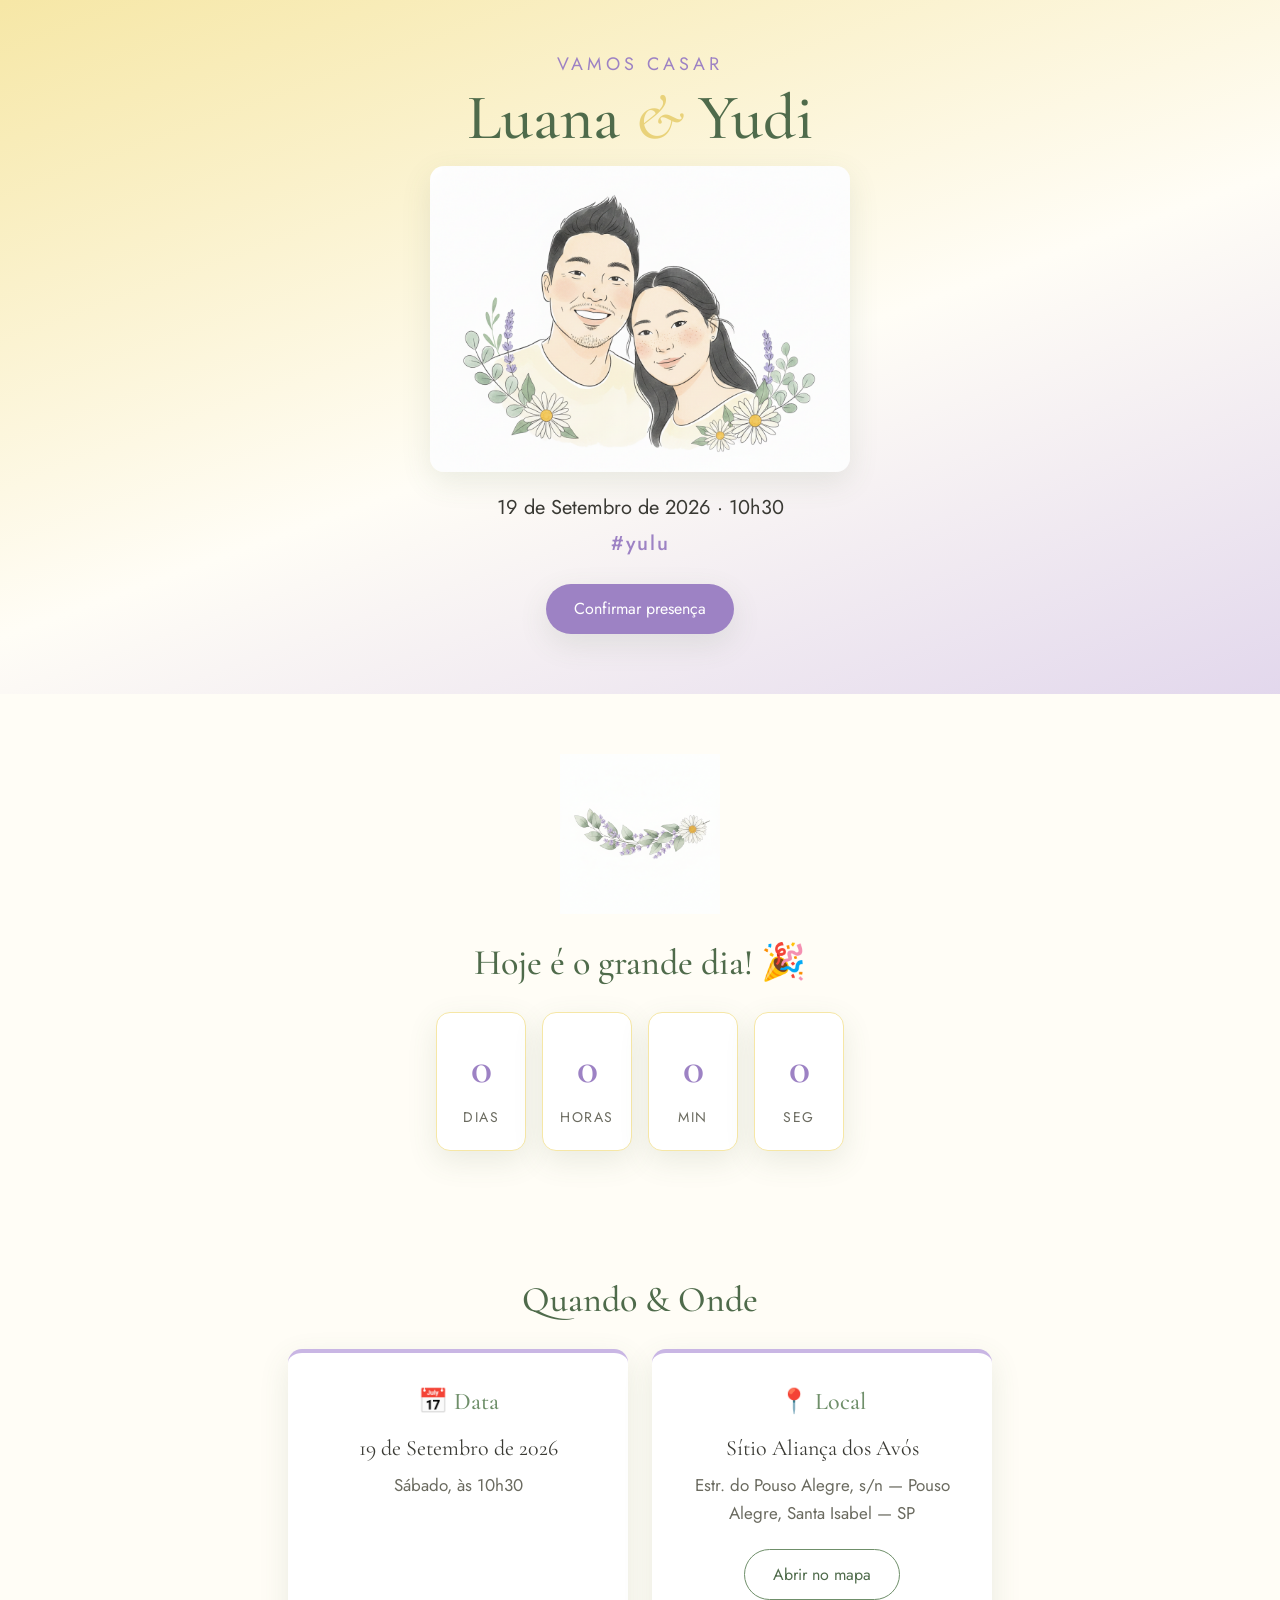
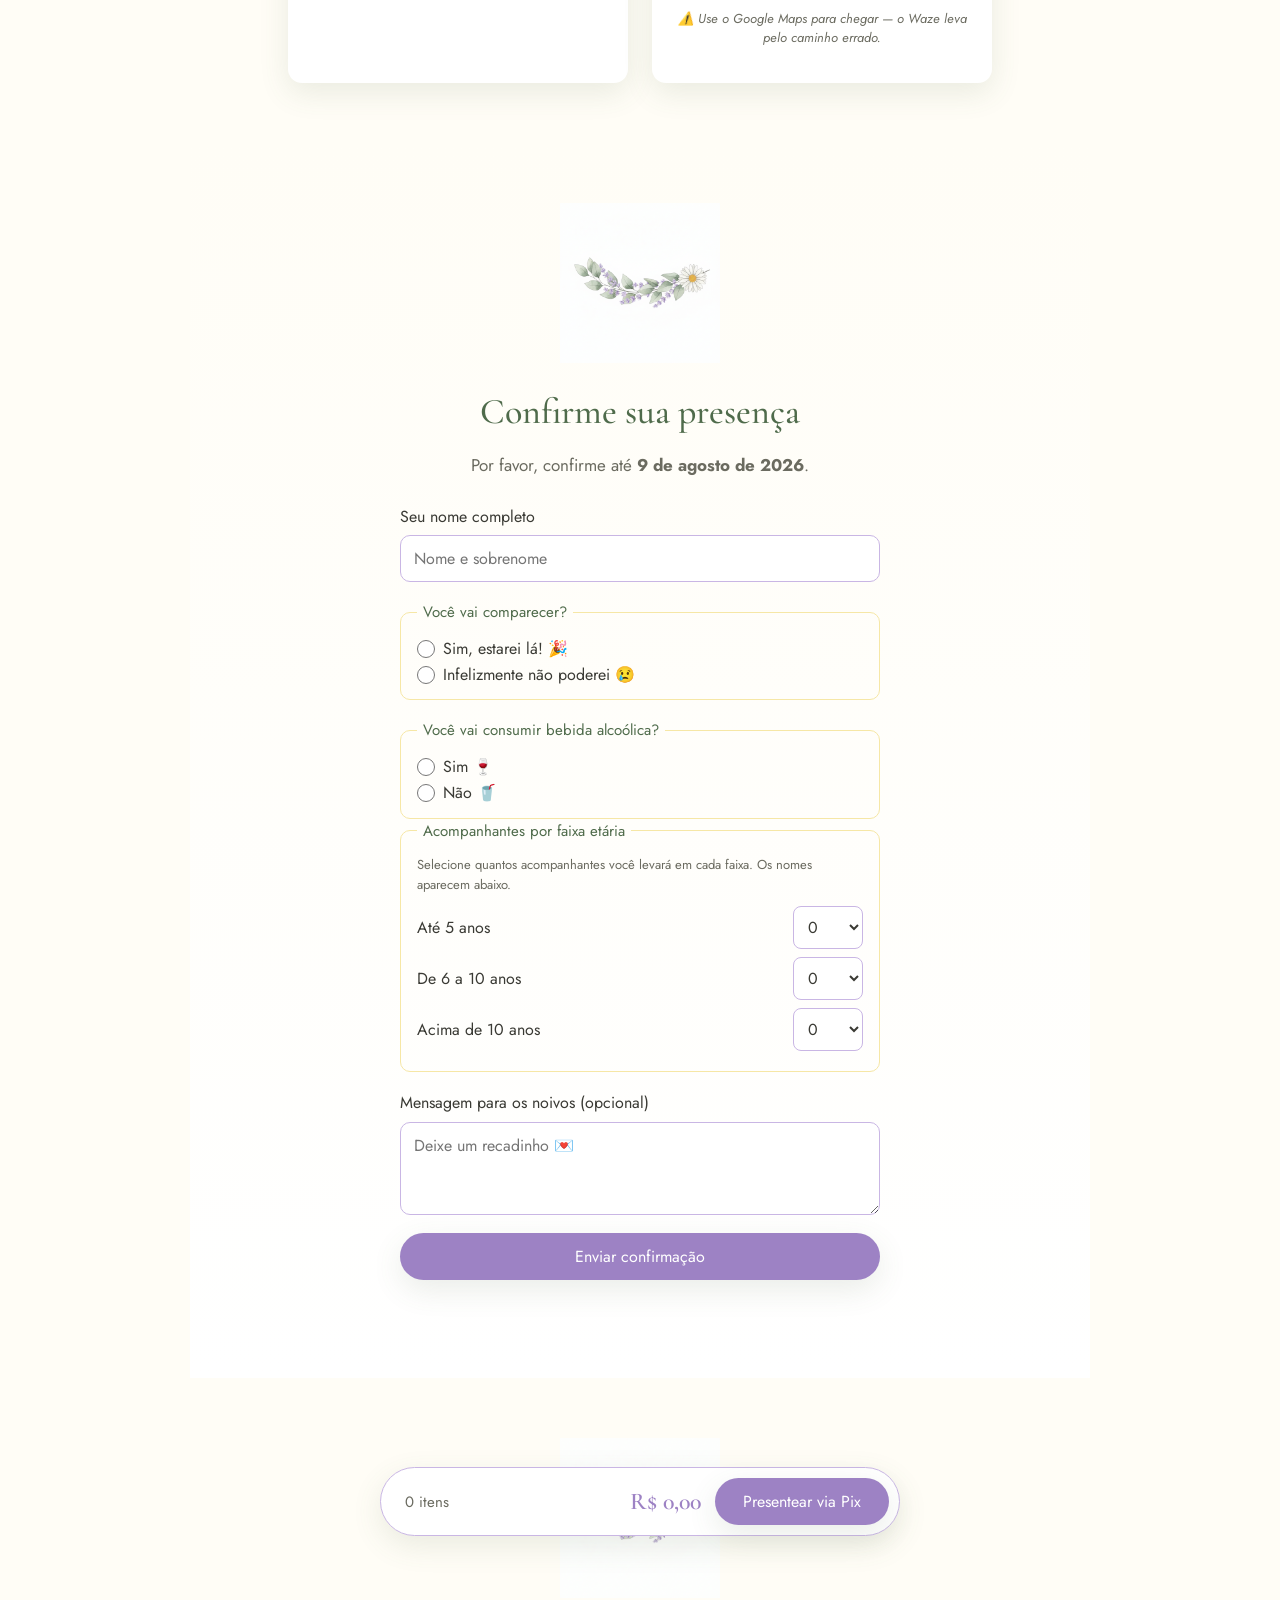
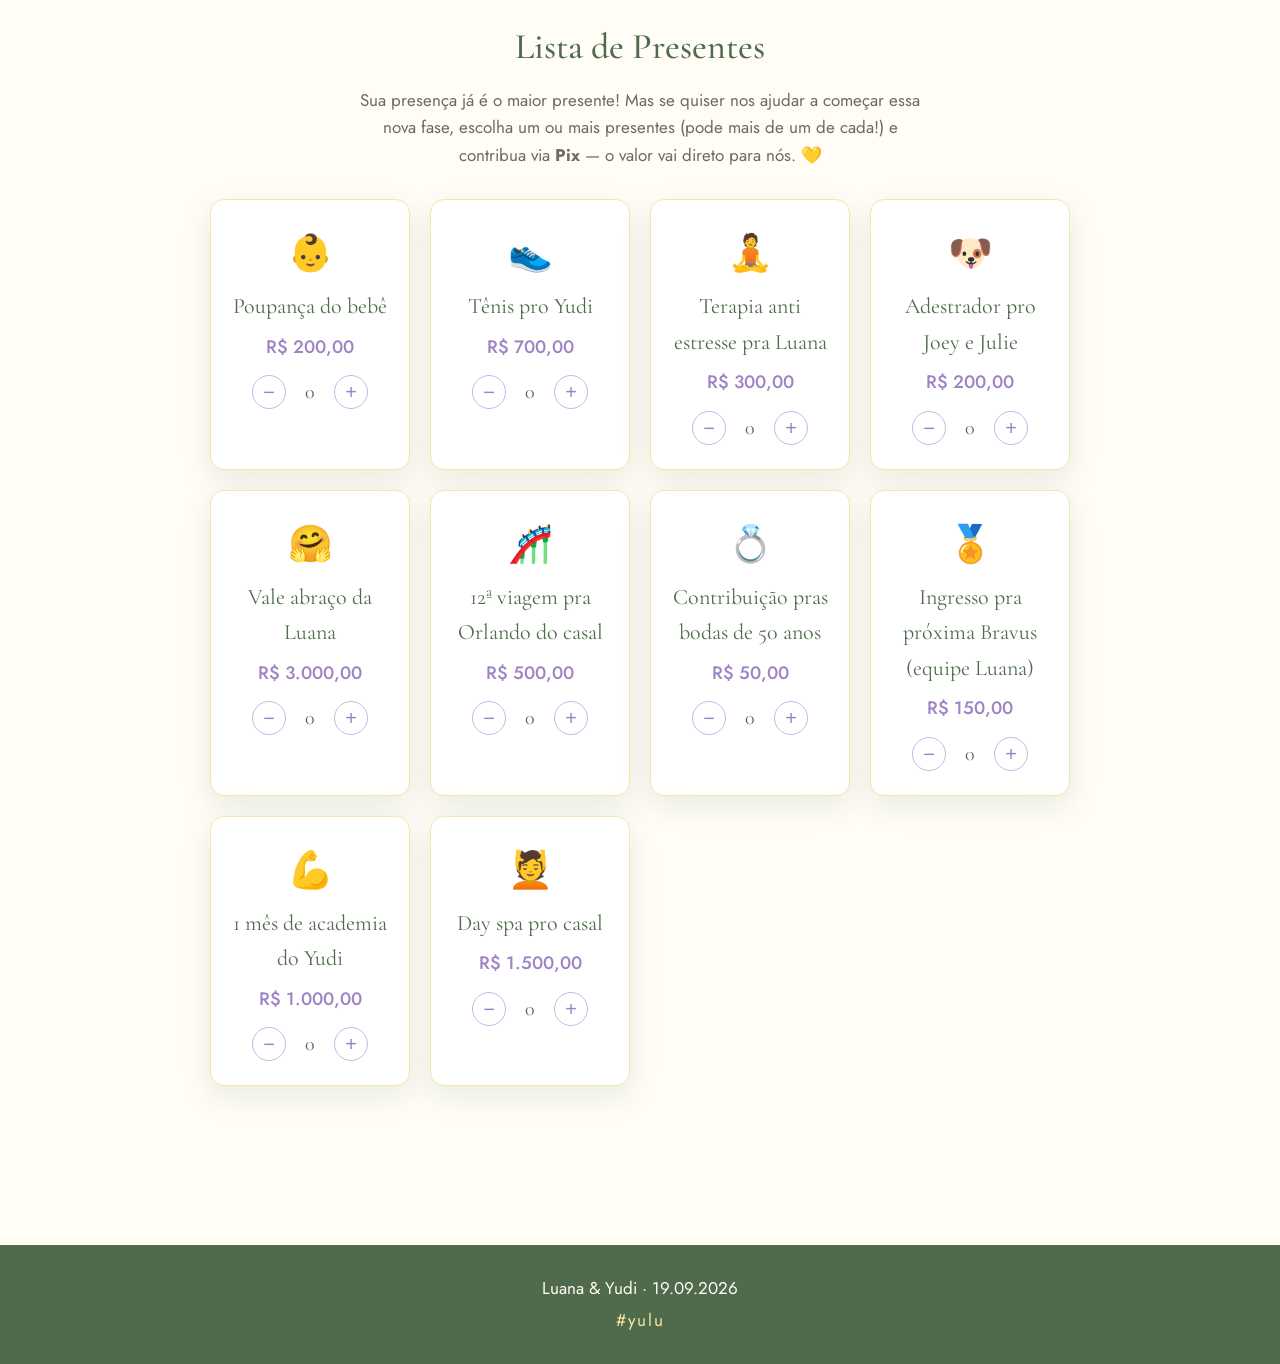
==== docs/index.html @ 72724a6e "Pages: publish/ -> docs/ + CNAME luanaeyudi.com.br" ====
<!DOCTYPE html>
<html lang="pt-BR">
<head>
  <meta charset="UTF-8" />
  <meta name="viewport" content="width=device-width, initial-scale=1.0" />
  <title>Luana & Yudi — Casamento</title>
  <meta name="description" content="Casamento de Luana & Yudi — 19 de Setembro de 2026. Confirme sua presença e veja a lista de presentes." />
  <link rel="preconnect" href="https://fonts.googleapis.com" />
  <link rel="preconnect" href="https://fonts.gstatic.com" crossorigin />
  <link href="https://fonts.googleapis.com/css2?family=Cormorant+Garamond:ital,wght@0,400;0,500;0,600;1,400&family=Jost:wght@300;400;500&display=swap" rel="stylesheet" />
  <link rel="stylesheet" href="style.css?v=9" />
  <link rel="icon" href="assets/favicon.png" />
</head>
<body>

  <!-- ============ HERO ============ -->
  <header class="hero" id="topo">
    <div class="hero-inner">
      <p class="hero-pre">Vamos casar</p>
      <h1 class="hero-names">Luana <span>&amp;</span> Yudi</h1>
      <img class="hero-img" src="assets/hero.png" alt="Ilustração de Luana e Yudi" />
      <p class="hero-date">19 de Setembro de 2026 · 10h30</p>
      <p class="hero-tag">#yulu</p>
      <a href="#confirmar" class="btn btn-primary">Confirmar presença</a>
    </div>
  </header>

  <!-- ============ CONTAGEM ============ -->
  <section class="countdown" id="contagem">
    <img class="divider" src="assets/divider.png" alt="" />
    <h2>Contagem regressiva</h2>
    <div class="cd-grid" id="cdGrid" aria-live="polite">
      <div class="cd-cell"><span class="cd-num" data-cd="dias">--</span><span class="cd-lbl">dias</span></div>
      <div class="cd-cell"><span class="cd-num" data-cd="horas">--</span><span class="cd-lbl">horas</span></div>
      <div class="cd-cell"><span class="cd-num" data-cd="min">--</span><span class="cd-lbl">min</span></div>
      <div class="cd-cell"><span class="cd-num" data-cd="seg">--</span><span class="cd-lbl">seg</span></div>
    </div>
  </section>

  <!-- ============ INFO / LOCAL ============ -->
  <section class="info" id="local">
    <h2>Quando &amp; Onde</h2>
    <div class="info-cards">
      <div class="info-card">
        <h3>📅 Data</h3>
        <p class="big">19 de Setembro de 2026</p>
        <p>Sábado, às 10h30</p>
      </div>
      <div class="info-card">
        <h3>📍 Local</h3>
        <p class="big">Sítio Aliança dos Avós</p>
        <p id="endereco">Santa Isabel — SP</p>
        <a id="mapsLink" class="btn btn-outline" href="#" target="_blank" rel="noopener">Abrir no mapa</a>
        <p class="maps-aviso">⚠️ Use o Google Maps para chegar — o Waze leva pelo caminho errado.</p>
      </div>
    </div>
  </section>

  <!-- ============ RSVP ============ -->
  <section class="rsvp" id="confirmar">
    <img class="divider" src="assets/divider.png" alt="" />
    <h2>Confirme sua presença</h2>
    <p class="rsvp-sub">Por favor, confirme até <strong>9 de agosto de 2026</strong>.</p>
    <form id="rsvpForm" class="rsvp-form">
      <label>Seu nome completo
        <input type="text" name="nome" required placeholder="Nome e sobrenome" />
      </label>

      <fieldset>
        <legend>Você vai comparecer?</legend>
        <label class="radio"><input type="radio" name="confirma" value="Sim" required /> Sim, estarei lá! 🎉</label>
        <label class="radio"><input type="radio" name="confirma" value="Não" /> Infelizmente não poderei 😢</label>
      </fieldset>

      <div id="condicional">
        <fieldset>
          <legend>Você vai consumir bebida alcoólica?</legend>
          <label class="radio"><input type="radio" name="bebe" value="Sim" /> Sim 🍷</label>
          <label class="radio"><input type="radio" name="bebe" value="Não" /> Não 🥤</label>
        </fieldset>

        <fieldset class="guests-counts">
          <legend>Acompanhantes por faixa etária</legend>
          <p class="field-hint">Selecione quantos acompanhantes você levará em cada faixa. Os nomes aparecem abaixo.</p>
          <label class="count-row">Até 5 anos
            <select name="qtd_ate5" data-faixa="ate5"></select>
          </label>
          <label class="count-row">De 6 a 10 anos
            <select name="qtd_ate10" data-faixa="ate10"></select>
          </label>
          <label class="count-row">Acima de 10 anos
            <select name="qtd_acima10" data-faixa="acima10"></select>
          </label>
        </fieldset>

        <div id="guestsFields"></div>
      </div>

      <label>Mensagem para os noivos (opcional)
        <textarea name="mensagem" rows="3" placeholder="Deixe um recadinho 💌"></textarea>
      </label>

      <button type="submit" class="btn btn-primary" id="rsvpBtn">Enviar confirmação</button>
      <p id="rsvpMsg" class="rsvp-feedback" role="status"></p>
    </form>
  </section>

  <!-- ============ PRESENTES ============ -->
  <section class="gifts" id="presentes">
    <img class="divider" src="assets/divider.png" alt="" />
    <h2>Lista de Presentes</h2>
    <p class="gifts-sub">
      Sua presença já é o maior presente! Mas se quiser nos ajudar a começar essa nova fase,
      escolha um ou mais presentes (pode mais de um de cada!) e contribua via <strong>Pix</strong> — o valor vai direto para nós. 💛
    </p>
    <div class="gift-grid" id="giftGrid"></div>
    <div class="cart-bar" id="cartBar" hidden>
      <span class="cart-summary" id="cartSummary">0 itens</span>
      <span class="cart-total" id="cartTotal">R$ 0,00</span>
      <button class="btn btn-primary" id="cartCheckout">Presentear via Pix</button>
    </div>
  </section>

  <!-- ============ MODAL PIX ============ -->
  <div class="modal" id="pixModal" aria-hidden="true">
    <div class="modal-box">
      <button class="modal-close" id="modalClose" aria-label="Fechar">&times;</button>
      <h3 id="pixTitle">Seu presente</h3>
      <div class="pix-items" id="pixItems"></div>
      <p class="pix-amount" id="pixAmount"></p>
      <div class="qr-wrap"><div id="qrCanvas"></div></div>
      <p class="pix-help">Escaneie com o app do seu banco ou copie o código abaixo:</p>
      <div class="pix-copy">
        <input type="text" id="pixCode" readonly />
        <button class="btn btn-outline" id="copyBtn">Copiar</button>
      </div>
      <p class="pix-receiver">Recebedor: <strong>Vitor Yudi Hashimoto</strong></p>
    </div>
  </div>

  <footer class="footer">
    <p>Luana &amp; Yudi · 19.09.2026</p>
    <p class="footer-tag">#yulu</p>
  </footer>

  <script src="vendor/qrcode.min.js?v=9"></script>
  <script src="config.js?v=9"></script>
  <script type="module" src="app.js?v=9"></script>
</body>
</html>
---- docs/style.css ----
/* ===== Paleta: amarelo manteiga, lilás, branco, verde folhagem ===== */
:root {
  --butter: #f6e7a6;
  --butter-deep: #e9d27a;
  --lilac: #c9b6e4;
  --lilac-deep: #9d82c4;
  --green: #6f8f6a;
  --green-deep: #4f6b4b;
  --cream: #fffdf6;
  --ink: #3a3a34;
  --ink-soft: #6b6b60;
  --radius: 1.4rem;
  --shadow: 0 1rem 3rem rgba(79, 107, 75, 0.12);
}

* { box-sizing: border-box; margin: 0; padding: 0; }

html { scroll-behavior: smooth; font-size: 62.5%; } /* 1rem = 10px */

body {
  font-family: "Jost", sans-serif;
  color: var(--ink);
  background: var(--cream);
  font-size: 1.7rem;
  line-height: 1.6;
}

h1, h2, h3 { font-family: "Cormorant Garamond", serif; font-weight: 500; }

section { padding: 6rem 2rem; text-align: center; max-width: 90rem; margin: 0 auto; }
section h2 { font-size: 3.6rem; color: var(--green-deep); margin-bottom: 1.2rem; }

.divider { width: 16rem; max-width: 60%; margin: 0 auto 2rem; display: block; opacity: .9; }

/* ===== Botões ===== */
.btn {
  display: inline-block; cursor: pointer; border: none;
  font-family: "Jost", sans-serif; font-size: 1.6rem; font-weight: 400;
  padding: 1.2rem 2.8rem; border-radius: 5rem; text-decoration: none;
  transition: transform .15s ease, box-shadow .15s ease, background .2s ease;
}
.btn:hover { transform: translateY(-2px); }
.btn-primary { background: var(--lilac-deep); color: #fff; box-shadow: var(--shadow); }
.btn-primary:hover { background: var(--green); }
.btn-outline { background: transparent; color: var(--green-deep); border: 1.5px solid var(--green); }
.btn-outline:hover { background: var(--green); color: #fff; }

/* ===== Hero ===== */
.hero {
  background: linear-gradient(160deg, var(--butter) 0%, var(--cream) 55%, var(--lilac) 140%);
  padding: 5rem 2rem 6rem; text-align: center;
}
.hero-inner { max-width: 60rem; margin: 0 auto; }
.hero-pre { font-size: 1.8rem; letter-spacing: .4rem; text-transform: uppercase; color: var(--lilac-deep); }
.hero-names { font-size: 6.4rem; color: var(--green-deep); line-height: 1.05; margin: .5rem 0 1.5rem; }
.hero-names span { color: var(--butter-deep); font-style: italic; }
.hero-img { width: 100%; max-width: 42rem; border-radius: var(--radius); margin: 1rem auto 2rem; box-shadow: var(--shadow); display: block; }
.hero-date { font-size: 2rem; color: var(--ink); }
.hero-tag { font-size: 2rem; color: var(--lilac-deep); letter-spacing: .2rem; margin: .4rem 0 2.4rem; font-weight: 500; }

/* ===== Countdown ===== */
.countdown { background: var(--cream); }
.cd-grid { display: flex; justify-content: center; gap: 1.6rem; flex-wrap: wrap; margin-top: 2rem; }
.cd-cell {
  background: #fff; border-radius: var(--radius); padding: 2rem 1.6rem; min-width: 9rem;
  box-shadow: var(--shadow); border: 1px solid var(--butter);
}
.cd-num { display: block; font-family: "Cormorant Garamond", serif; font-size: 4.4rem; font-weight: 600; color: var(--lilac-deep); }
.cd-lbl { font-size: 1.4rem; text-transform: uppercase; letter-spacing: .15rem; color: var(--ink-soft); }

/* ===== Info ===== */
.info-cards { display: flex; gap: 2.4rem; justify-content: center; flex-wrap: wrap; margin-top: 2rem; }
.info-card {
  background: #fff; border-radius: var(--radius); padding: 3rem 2.4rem; flex: 1 1 28rem; max-width: 34rem;
  box-shadow: var(--shadow); border-top: 4px solid var(--lilac);
}
.info-card h3 { font-size: 2.4rem; color: var(--green); margin-bottom: 1rem; }
.info-card .big { font-size: 2.2rem; color: var(--ink); font-family: "Cormorant Garamond", serif; }
.info-card p { color: var(--ink-soft); margin-bottom: .6rem; }
.info-card .btn { margin-top: 1.6rem; }
.maps-aviso { font-size: 1.3rem; color: var(--ink-soft); margin-top: 1rem; font-style: italic; line-height: 1.4; }

/* ===== RSVP ===== */
.rsvp { background: linear-gradient(180deg, var(--cream), #fff); }
.rsvp-sub { color: var(--ink-soft); margin-bottom: 2.4rem; }
.rsvp-form { max-width: 48rem; margin: 0 auto; text-align: left; display: flex; flex-direction: column; gap: 1.8rem; }
.rsvp-form label { display: flex; flex-direction: column; gap: .6rem; font-size: 1.6rem; color: var(--ink); }
.rsvp-form input[type=text], .rsvp-form input[type=number], .rsvp-form textarea {
  font-family: inherit; font-size: 1.6rem; padding: 1.1rem 1.3rem; border: 1.5px solid var(--lilac);
  border-radius: 1rem; background: #fff; color: var(--ink); width: 100%;
}
.rsvp-form input:focus, .rsvp-form textarea:focus { outline: none; border-color: var(--green); }
.rsvp-form fieldset { border: 1.5px solid var(--butter); border-radius: 1rem; padding: 1.2rem 1.6rem; }
.rsvp-form legend { padding: 0 .6rem; color: var(--green-deep); font-size: 1.5rem; }
.radio { flex-direction: row !important; align-items: center; gap: .8rem !important; cursor: pointer; }
.radio input { accent-color: var(--lilac-deep); width: 1.8rem; height: 1.8rem; }
.field-hint { font-size: 1.3rem; color: var(--ink-soft); margin-bottom: 1rem; }
.count-row { flex-direction: row !important; align-items: center; justify-content: space-between; gap: 1rem !important; margin-bottom: .8rem; }
.count-row select { font-family: inherit; font-size: 1.6rem; padding: .8rem 1rem; border: 1.5px solid var(--lilac); border-radius: .8rem; background: #fff; color: var(--ink); min-width: 7rem; }
.count-row select:focus { outline: none; border-color: var(--green); }
.guest-block { background: #fff; border: 1px solid var(--butter); border-radius: 1rem; padding: 1.4rem 1.6rem; margin-bottom: 1rem; }
.guest-title { font-size: 1.4rem; color: var(--green-deep); margin-bottom: .8rem; font-weight: 500; }
.guest-bebe { display: flex; align-items: center; flex-wrap: wrap; gap: 1.2rem; margin-top: 1rem; font-size: 1.5rem; }
.guest-bebe > span { color: var(--ink-soft); }
.rsvp-feedback { text-align: center; font-size: 1.6rem; min-height: 2rem; }
.rsvp-feedback.ok { color: var(--green-deep); }
.rsvp-feedback.err { color: #b5564f; }

/* ===== Presentes ===== */
.gifts-sub { color: var(--ink-soft); max-width: 56rem; margin: 0 auto 3rem; }
.gift-grid { display: grid; grid-template-columns: repeat(auto-fill, minmax(20rem, 1fr)); gap: 2rem; }
.gift-card {
  background: #fff; border-radius: var(--radius); padding: 2.4rem 1.8rem; box-shadow: var(--shadow);
  border: 1px solid var(--butter); display: flex; flex-direction: column; align-items: center; gap: .8rem;
  transition: transform .15s ease;
}
.gift-card:hover { transform: translateY(-4px); }
.gift-emoji { font-size: 3.6rem; }
.gift-name { font-family: "Cormorant Garamond", serif; font-size: 2.2rem; color: var(--green-deep); }
.gift-value { font-size: 1.8rem; color: var(--lilac-deep); font-weight: 500; }
.gift-card .btn { margin-top: .6rem; }
.qty-ctrl { display: flex; align-items: center; gap: 1.2rem; margin-top: .6rem; }
.qty-btn { width: 3.4rem; height: 3.4rem; border-radius: 50%; border: 1.5px solid var(--lilac); background: #fff; color: var(--lilac-deep); font-size: 2rem; line-height: 1; cursor: pointer; transition: background .15s, color .15s; display: flex; align-items: center; justify-content: center; }
.qty-btn:hover { background: var(--lilac-deep); color: #fff; }
.qty-num { font-size: 2rem; min-width: 2.4rem; text-align: center; font-family: "Cormorant Garamond", serif; color: var(--green-deep); }

/* Barra do carrinho (sticky no rodapé) */
.cart-bar { position: sticky; bottom: 1.4rem; margin: 3rem auto 0; max-width: 52rem; background: #fff; border: 1px solid var(--lilac); border-radius: 5rem; box-shadow: var(--shadow); display: flex; align-items: center; gap: 1.4rem; padding: 1rem 1rem 1rem 2.4rem; }
.cart-summary { color: var(--ink-soft); font-size: 1.5rem; }
.cart-total { margin-left: auto; font-family: "Cormorant Garamond", serif; font-size: 2.4rem; color: var(--lilac-deep); font-weight: 600; }
.cart-bar .btn { white-space: nowrap; }

/* Itens no modal Pix */
.pix-items { text-align: left; margin: 1.2rem 0; display: flex; flex-direction: column; gap: .6rem; }
.pix-item { display: flex; justify-content: space-between; gap: 1rem; font-size: 1.5rem; color: var(--ink); border-bottom: 1px dashed var(--butter); padding-bottom: .4rem; }

/* ===== Modal Pix ===== */
.modal {
  position: fixed; inset: 0; background: rgba(58,58,52,.55); display: none;
  align-items: center; justify-content: center; padding: 2rem; z-index: 100;
}
.modal.open { display: flex; }
.modal-box {
  background: var(--cream); border-radius: var(--radius); padding: 3rem 2.4rem; max-width: 40rem; width: 100%;
  position: relative; text-align: center; box-shadow: var(--shadow);
}
.modal-close { position: absolute; top: 1rem; right: 1.4rem; background: none; border: none; font-size: 3rem; cursor: pointer; color: var(--ink-soft); line-height: 1; }
#pixTitle { font-size: 2.6rem; color: var(--green-deep); margin-bottom: .4rem; }
.pix-amount { font-size: 2rem; color: var(--lilac-deep); font-weight: 500; margin-bottom: 1.6rem; }
.qr-wrap { background: #fff; display: inline-block; padding: 1.2rem; border-radius: 1rem; box-shadow: var(--shadow); }
.qr-wrap canvas { display: block; }
.pix-help { font-size: 1.4rem; color: var(--ink-soft); margin: 1.6rem 0 .8rem; }
.pix-copy { display: flex; gap: .6rem; }
.pix-copy input { flex: 1; font-size: 1.3rem; padding: 1rem; border: 1.5px solid var(--lilac); border-radius: .8rem; background: #fff; color: var(--ink-soft); }
.pix-receiver { font-size: 1.4rem; color: var(--ink-soft); margin-top: 1.4rem; }

/* ===== Footer ===== */
.footer { background: var(--green-deep); color: var(--cream); text-align: center; padding: 3rem 2rem; }
.footer-tag { color: var(--butter); letter-spacing: .2rem; margin-top: .4rem; }

/* ===== Responsivo ===== */
@media (max-width: 600px) {
  .hero-names { font-size: 4.8rem; }
  section h2 { font-size: 2.8rem; }
  .cd-num { font-size: 3.4rem; }
  .cd-cell { min-width: 7rem; padding: 1.4rem 1rem; }
}
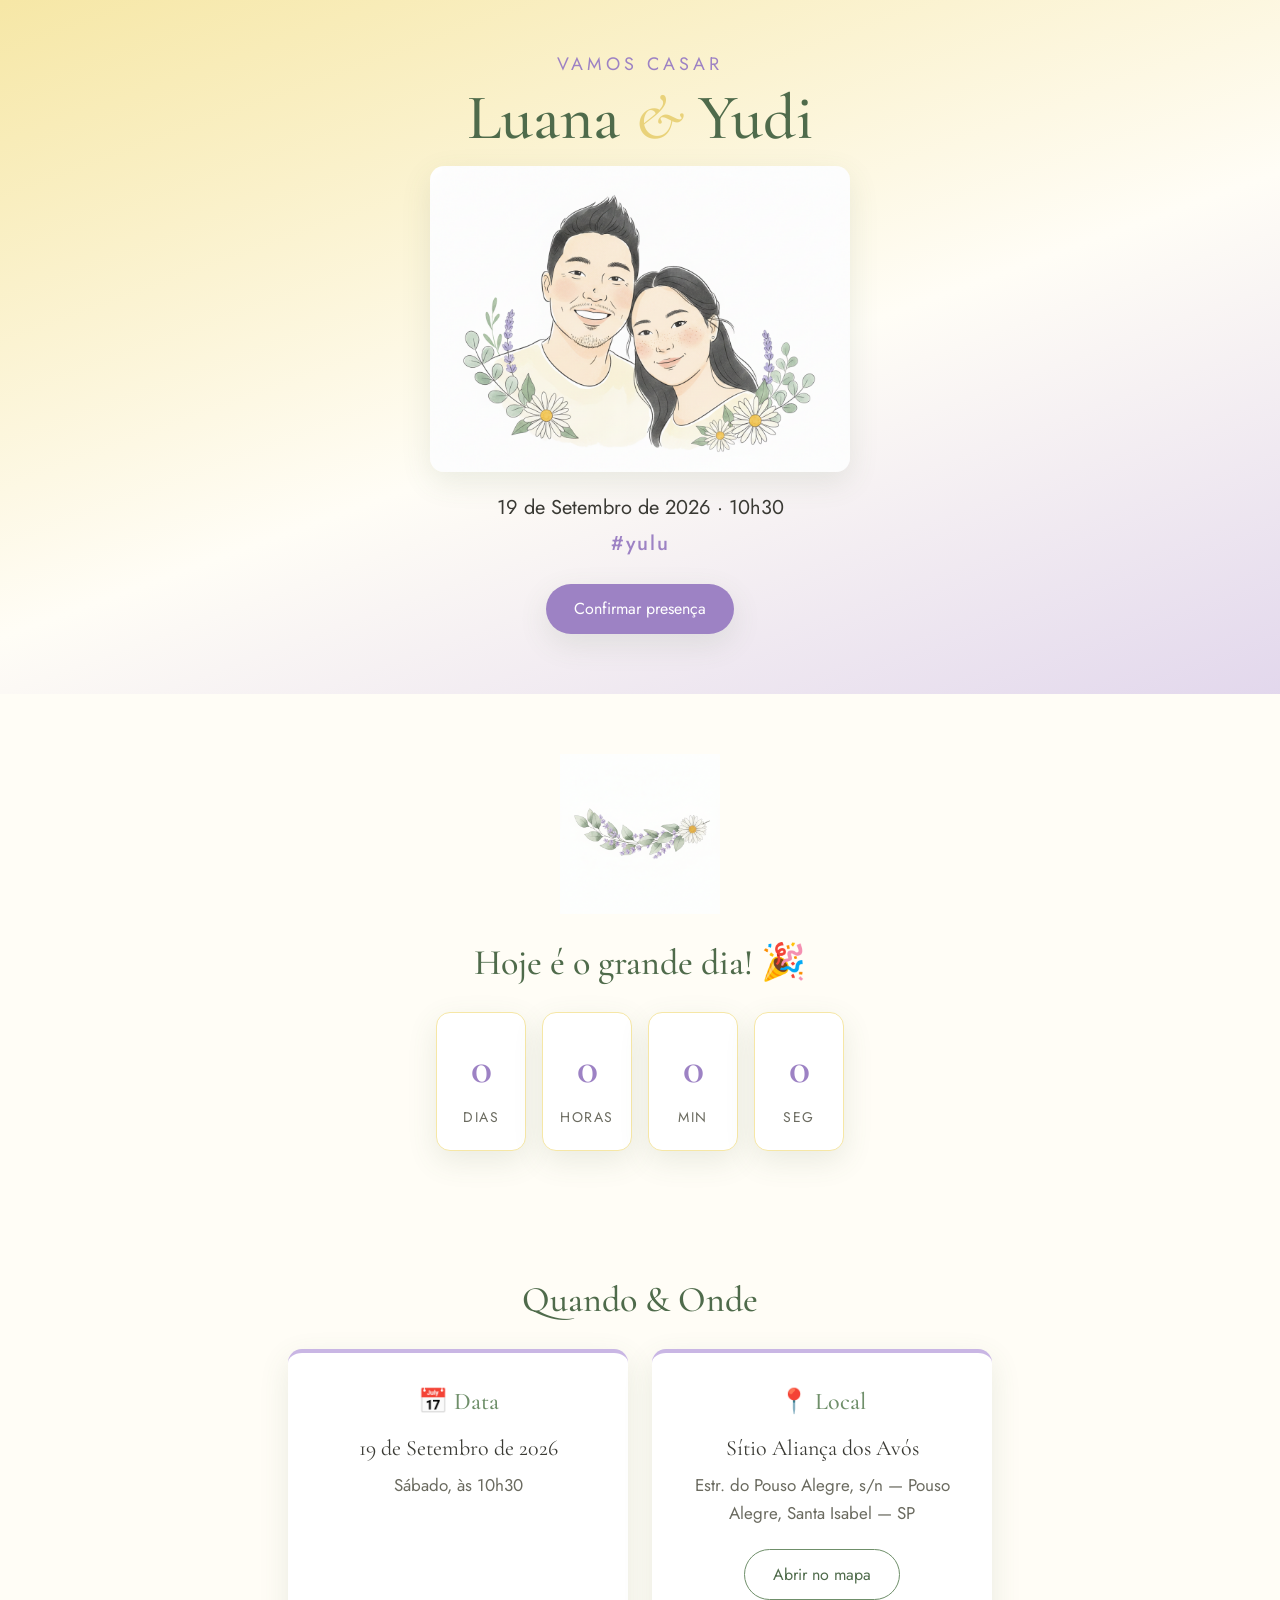
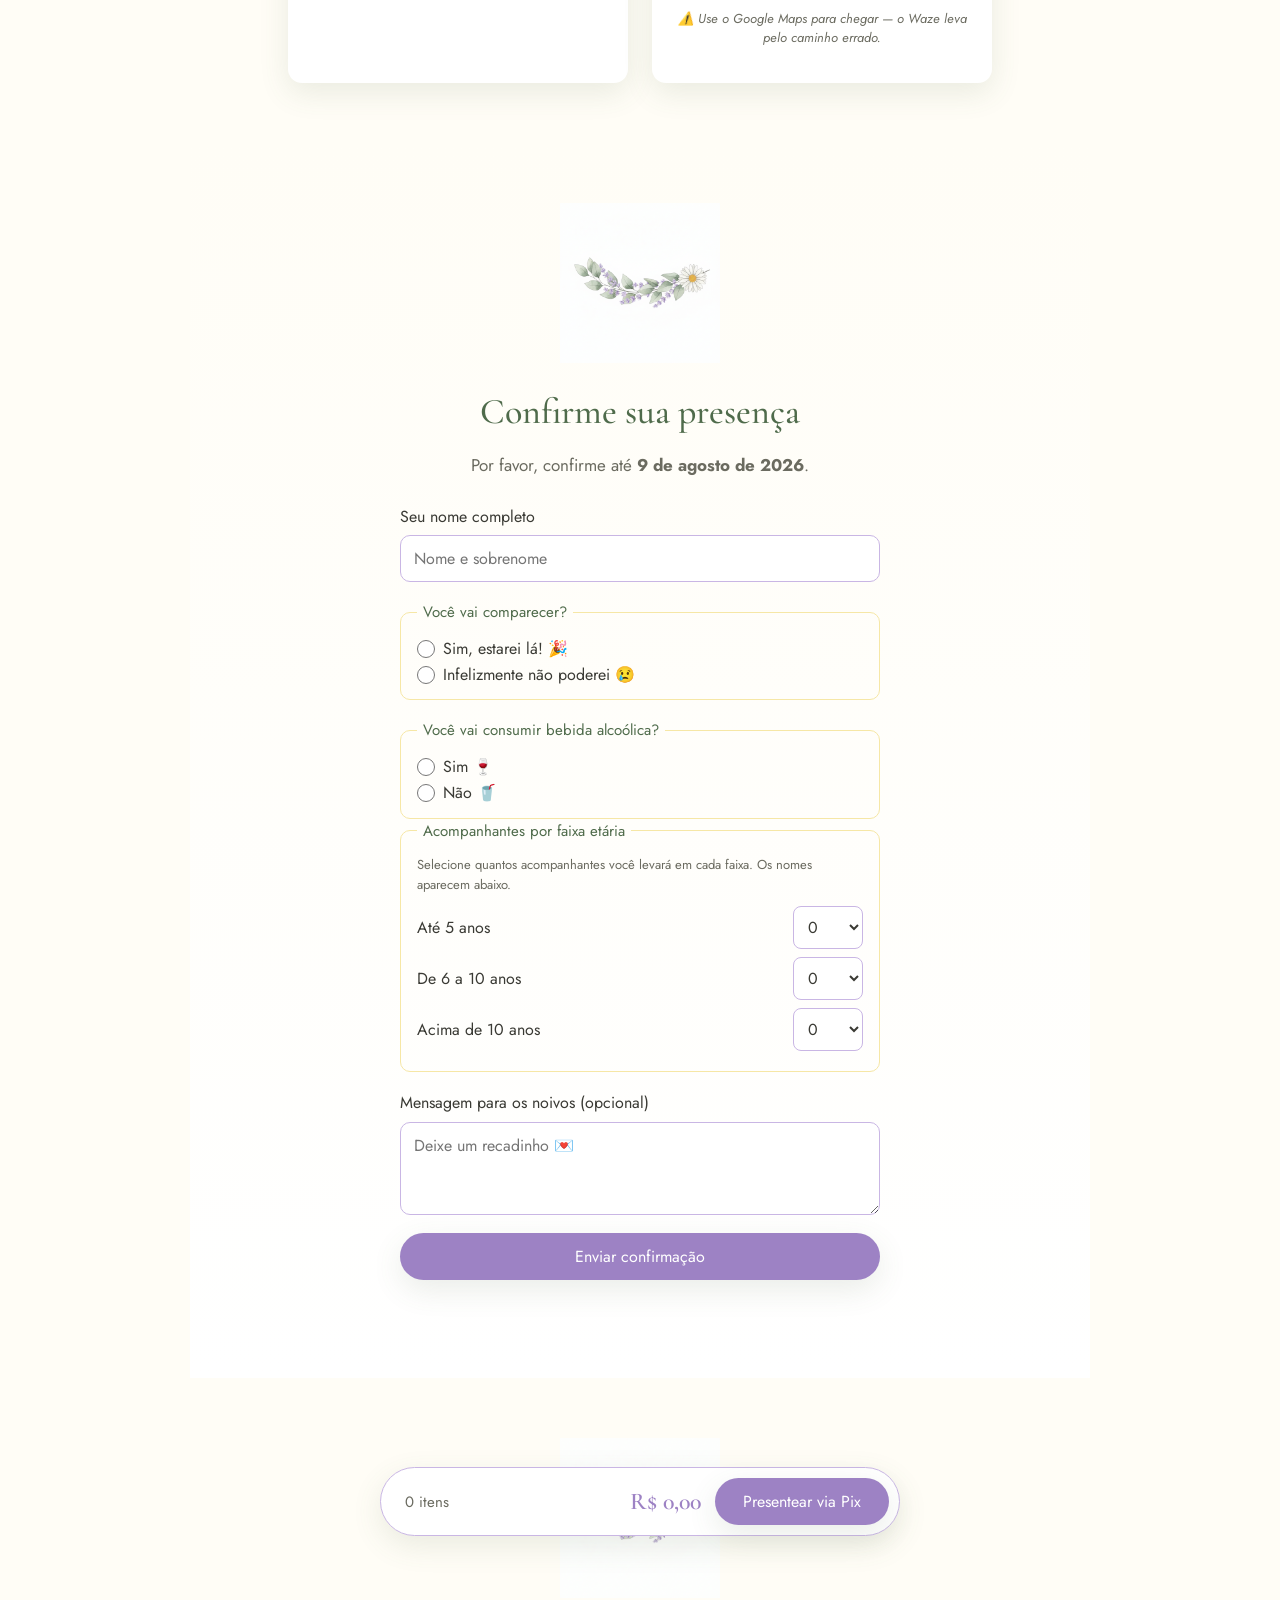
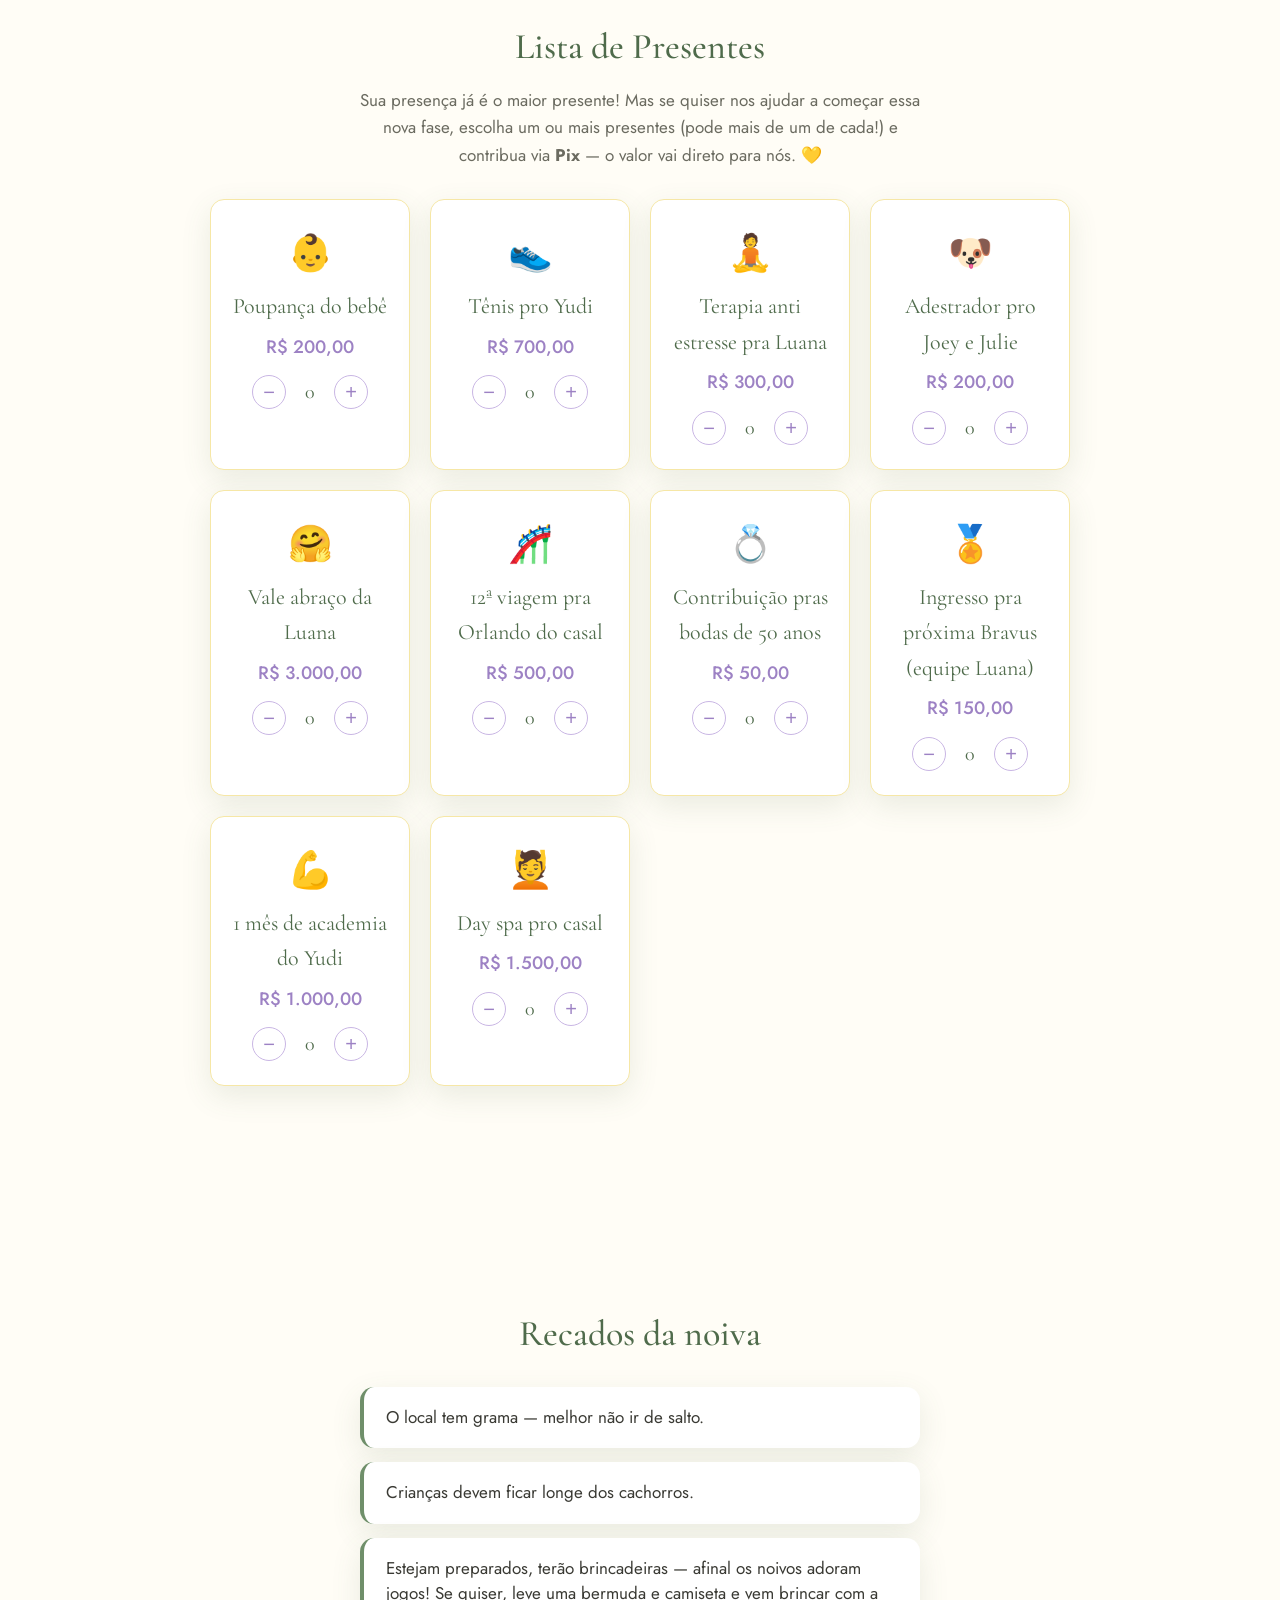
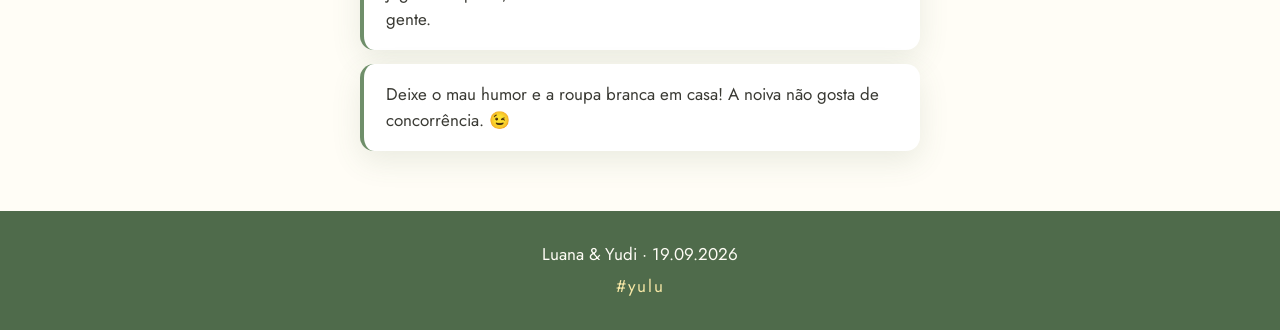
==== commit 4f520649: "Adiciona seção Recados da noiva no fim da página (v=10)" ====
--- a/docs/index.html
+++ b/docs/index.html
@@ -8,7 +8,7 @@
   <link rel="preconnect" href="https://fonts.googleapis.com" />
   <link rel="preconnect" href="https://fonts.gstatic.com" crossorigin />
   <link href="https://fonts.googleapis.com/css2?family=Cormorant+Garamond:ital,wght@0,400;0,500;0,600;1,400&family=Jost:wght@300;400;500&display=swap" rel="stylesheet" />
-  <link rel="stylesheet" href="style.css?v=9" />
+  <link rel="stylesheet" href="style.css?v=10" />
   <link rel="icon" href="assets/favicon.png" />
 </head>
 <body>
@@ -138,13 +138,24 @@
     </div>
   </div>
 
+  <!-- ============ RECADOS DA NOIVA ============ -->
+  <section class="recados" id="recados">
+    <h2>Recados da noiva</h2>
+    <ul class="recados-list">
+      <li>O local tem grama — melhor não ir de salto.</li>
+      <li>Crianças devem ficar longe dos cachorros.</li>
+      <li>Estejam preparados, terão brincadeiras — afinal os noivos adoram jogos! Se quiser, leve uma bermuda e camiseta e vem brincar com a gente.</li>
+      <li>Deixe o mau humor e a roupa branca em casa! A noiva não gosta de concorrência. 😉</li>
+    </ul>
+  </section>
+
   <footer class="footer">
     <p>Luana &amp; Yudi · 19.09.2026</p>
     <p class="footer-tag">#yulu</p>
   </footer>
 
-  <script src="vendor/qrcode.min.js?v=9"></script>
-  <script src="config.js?v=9"></script>
-  <script type="module" src="app.js?v=9"></script>
+  <script src="vendor/qrcode.min.js?v=10"></script>
+  <script src="config.js?v=10"></script>
+  <script type="module" src="app.js?v=10"></script>
 </body>
 </html>
--- a/docs/style.css
+++ b/docs/style.css
@@ -79,6 +79,15 @@
 .info-card p { color: var(--ink-soft); margin-bottom: .6rem; }
 .info-card .btn { margin-top: 1.6rem; }
 .maps-aviso { font-size: 1.3rem; color: var(--ink-soft); margin-top: 1rem; font-style: italic; line-height: 1.4; }
+
+.recados { background: var(--cream); }
+.recados-list { list-style: none; max-width: 56rem; margin: 2.4rem auto 0; padding: 0; text-align: left; }
+.recados-list li {
+  background: #fff; border-radius: var(--radius); padding: 1.8rem 2.2rem; margin-bottom: 1.4rem;
+  color: var(--ink); font-size: 1.7rem; line-height: 1.5; box-shadow: var(--shadow);
+  border-left: 4px solid var(--green);
+}
+.recados-list li:last-child { margin-bottom: 0; }
 
 /* ===== RSVP ===== */
 .rsvp { background: linear-gradient(180deg, var(--cream), #fff); }
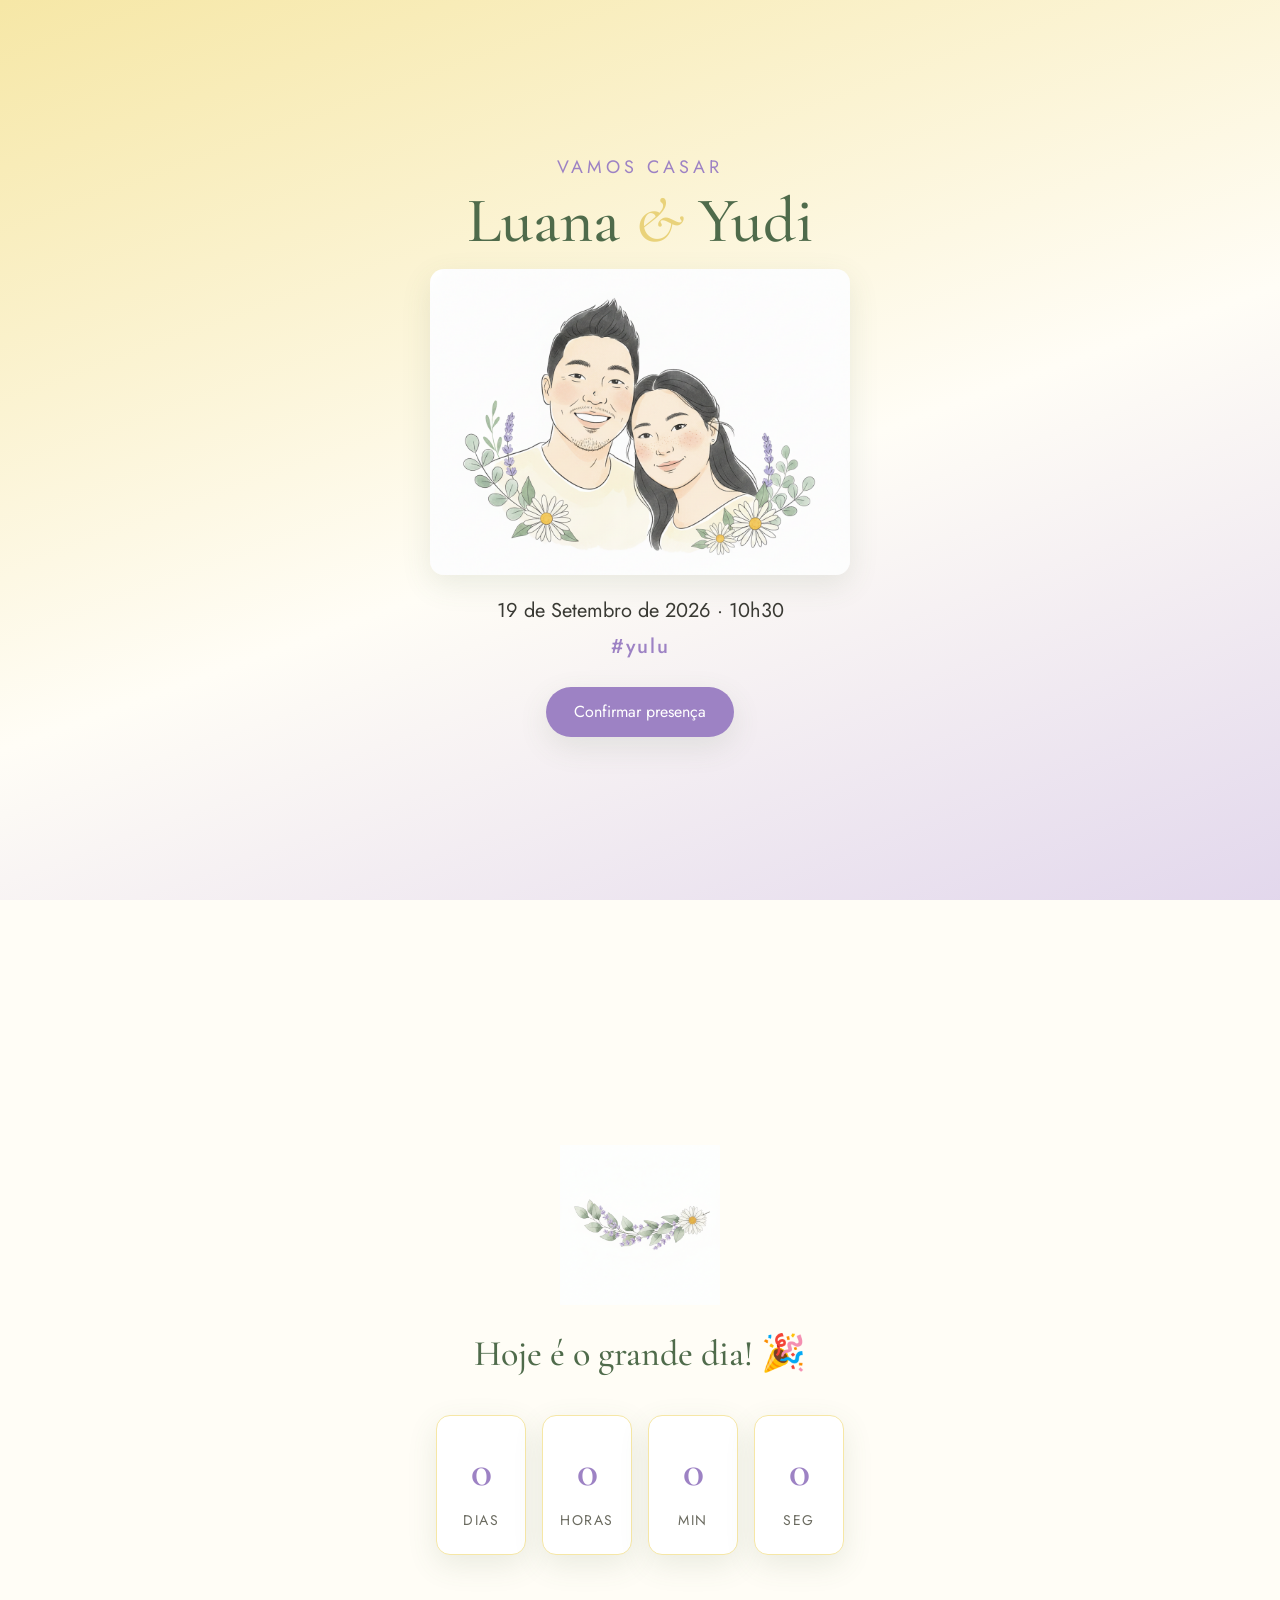
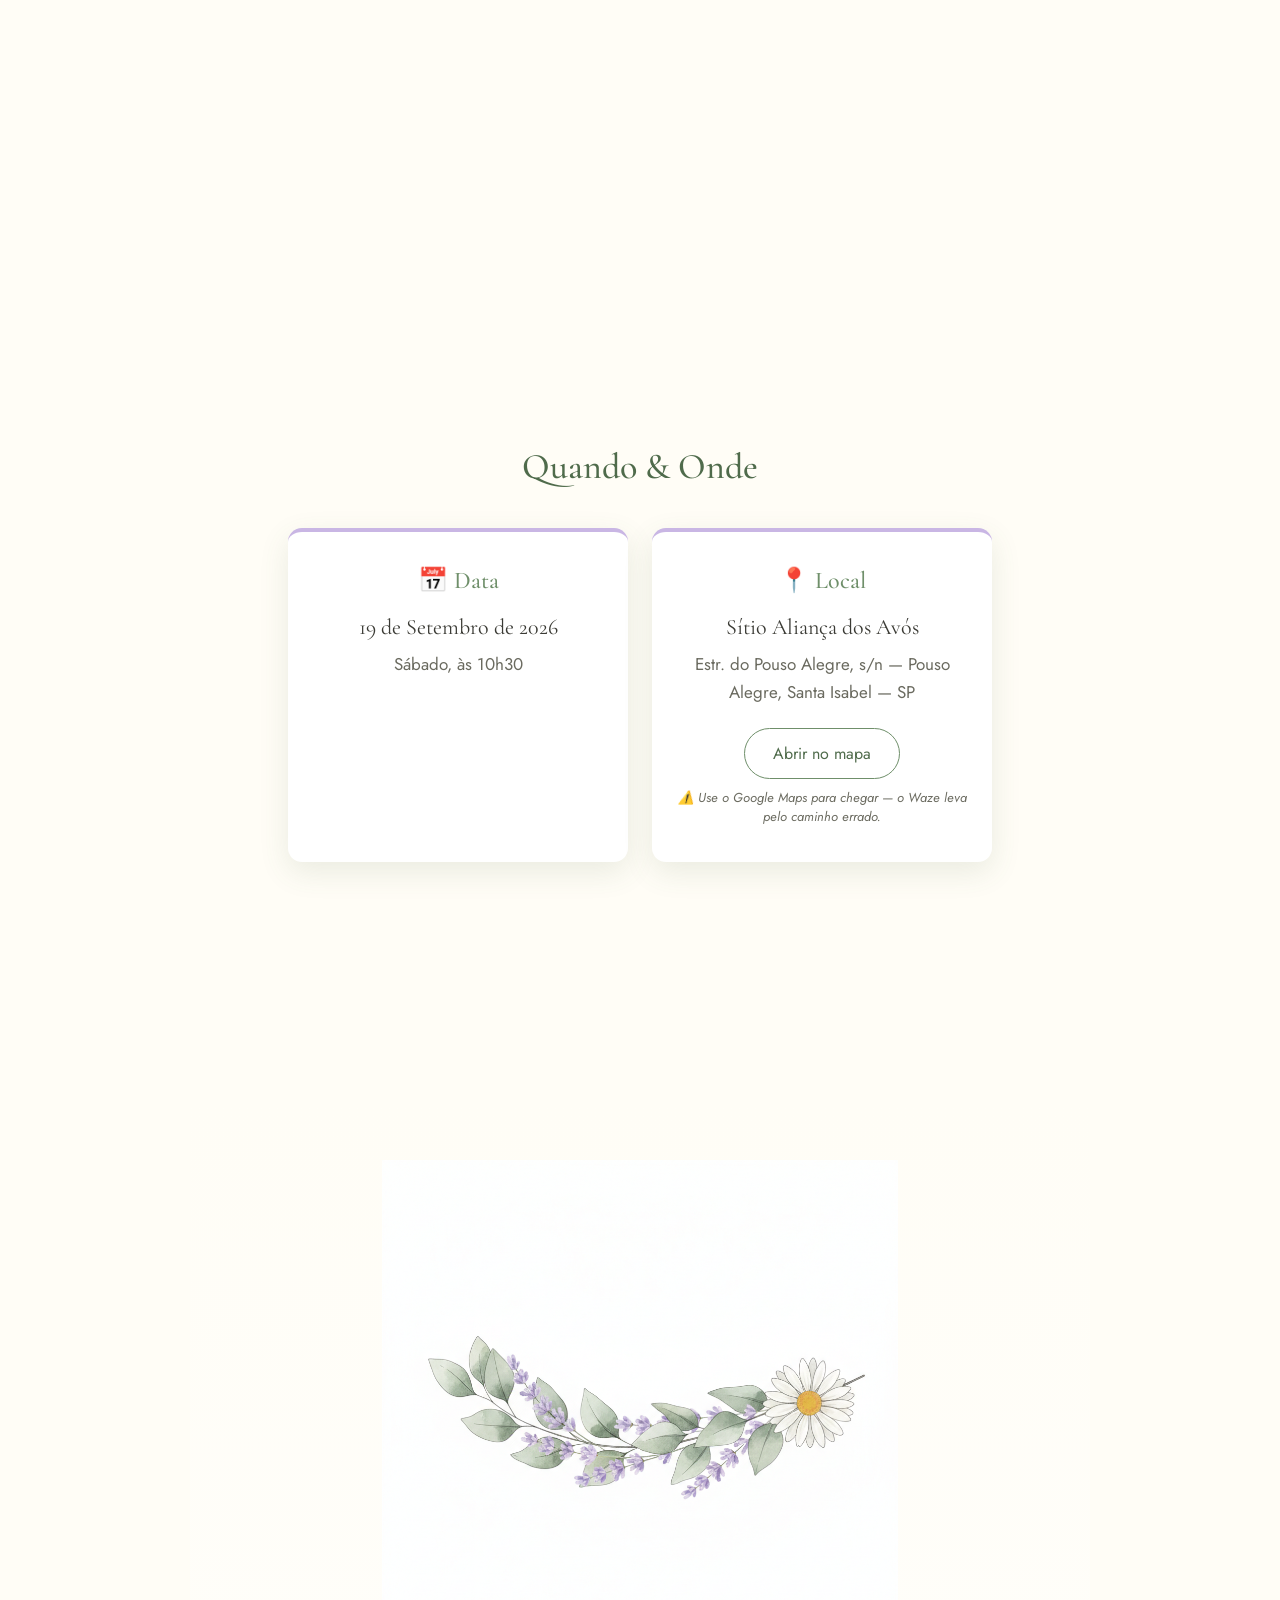
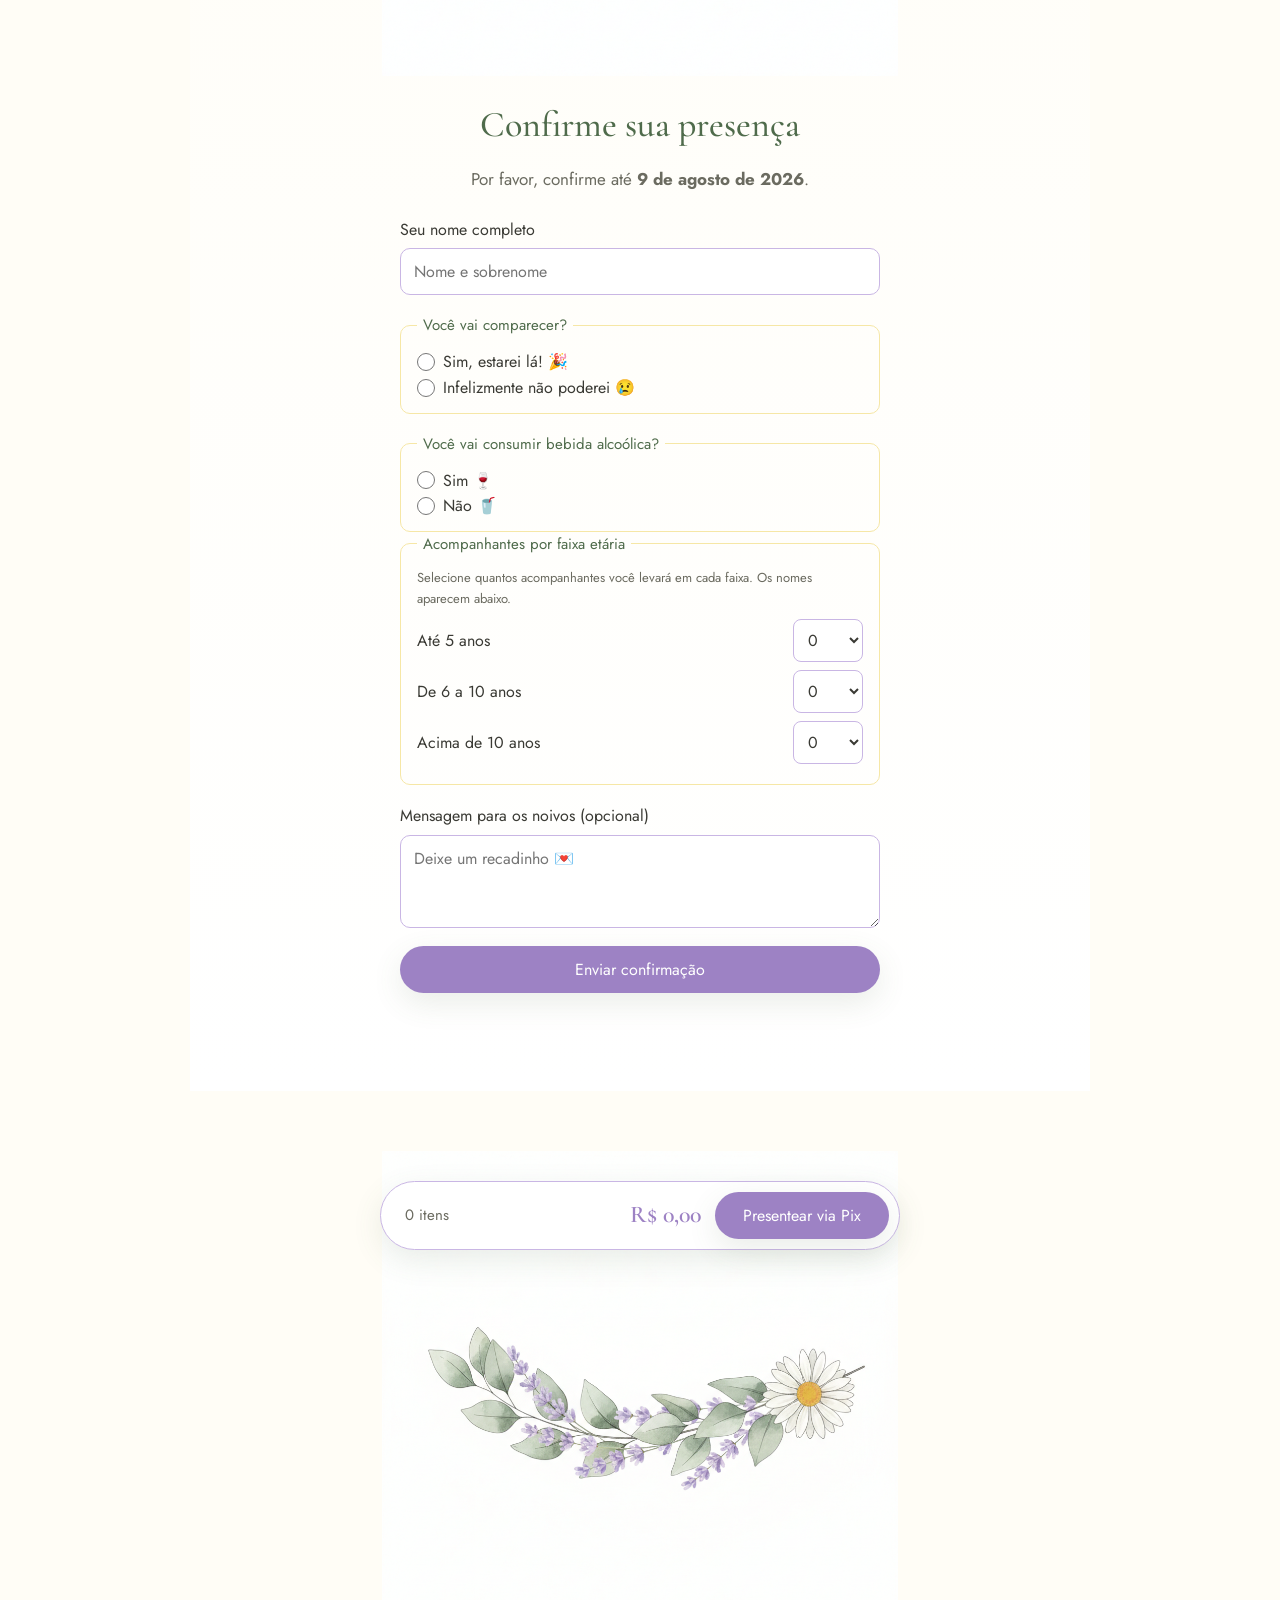
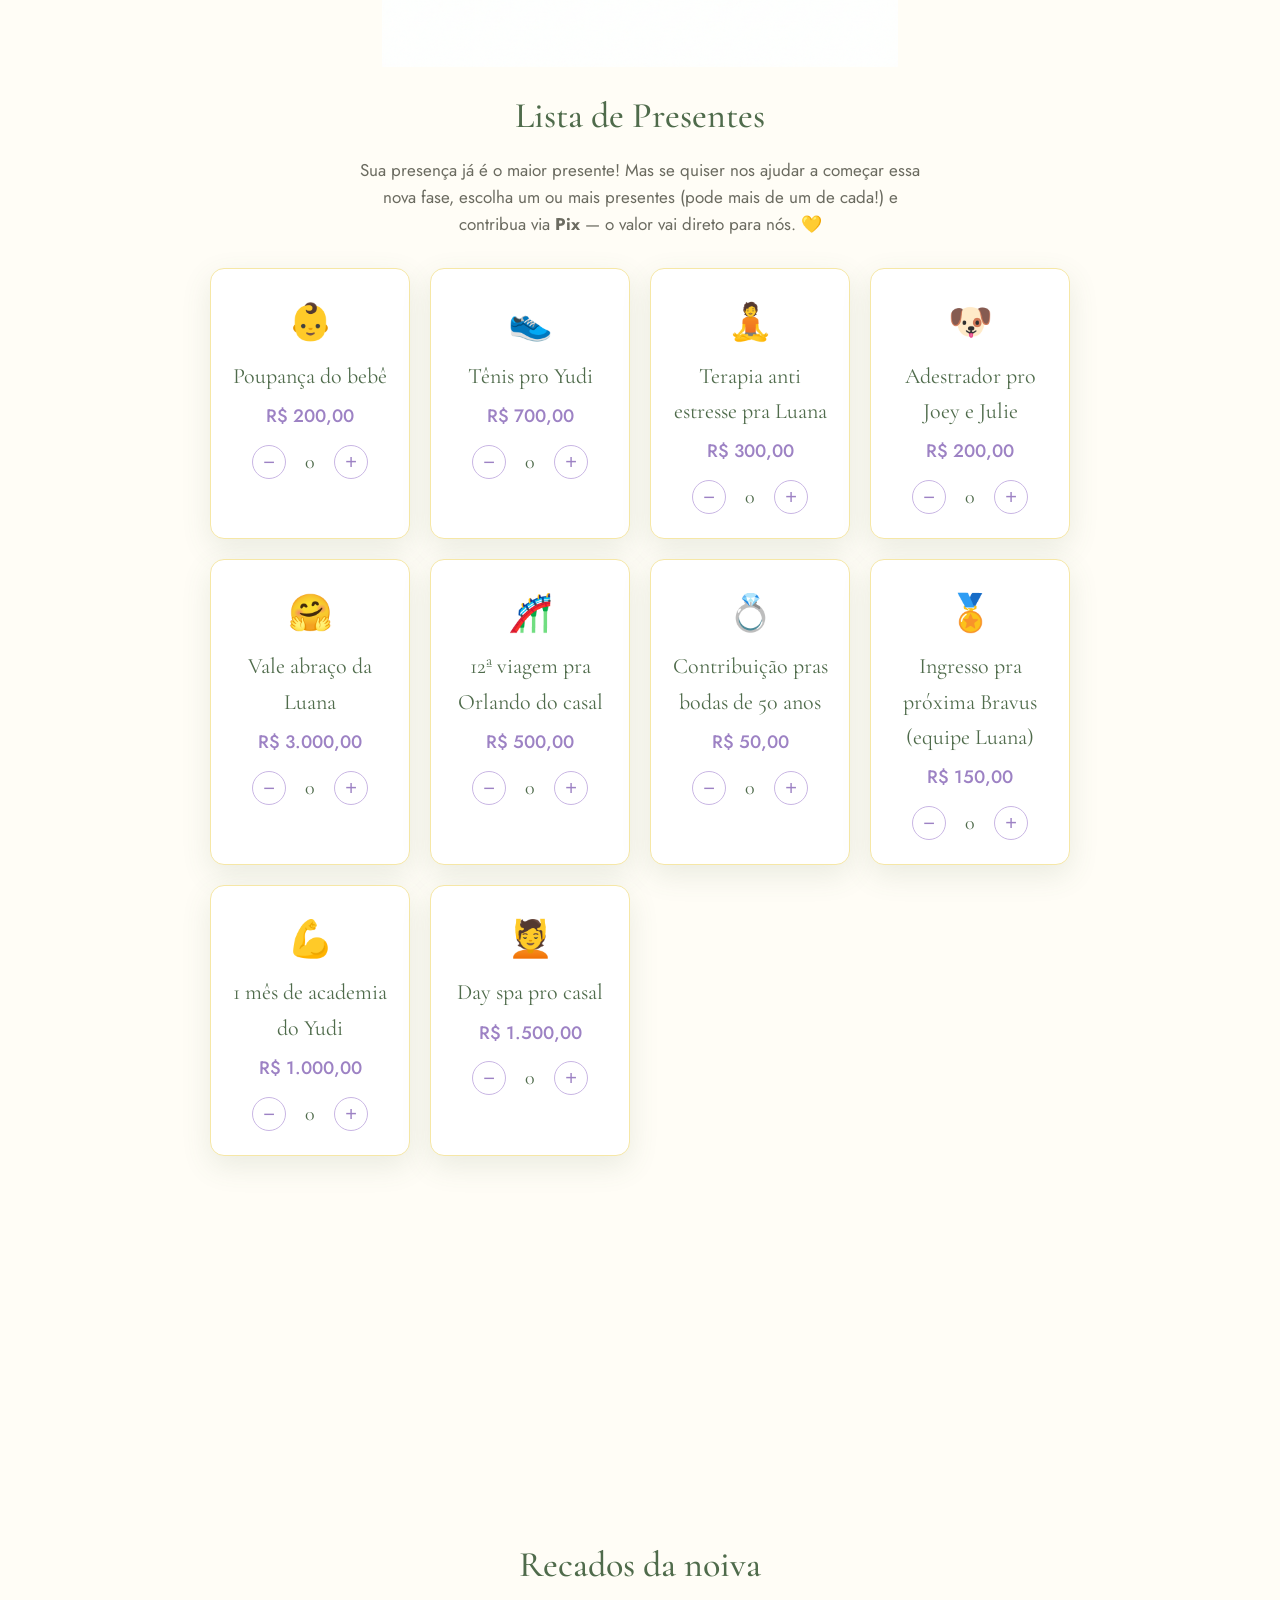
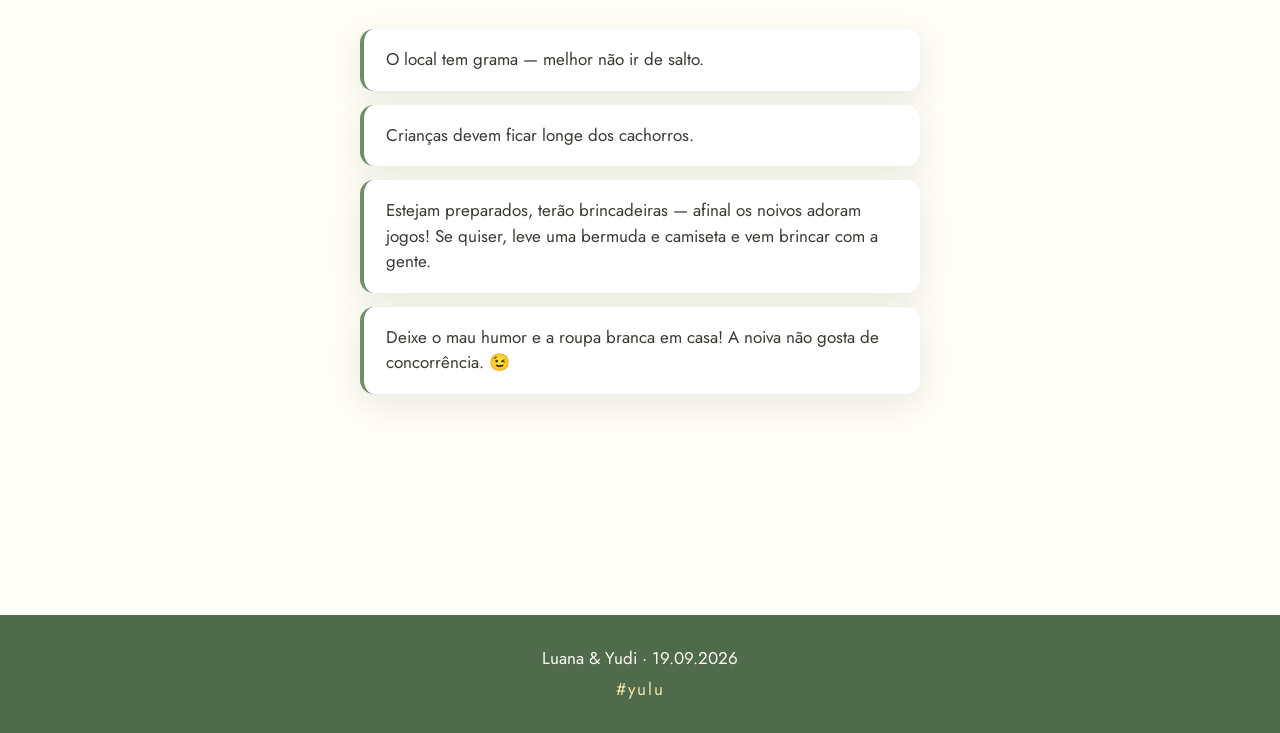
==== commit ff852083: "Scroll por seções no desktop (snap proximity, v=11)" ====
--- a/docs/index.html
+++ b/docs/index.html
@@ -8,7 +8,7 @@
   <link rel="preconnect" href="https://fonts.googleapis.com" />
   <link rel="preconnect" href="https://fonts.gstatic.com" crossorigin />
   <link href="https://fonts.googleapis.com/css2?family=Cormorant+Garamond:ital,wght@0,400;0,500;0,600;1,400&family=Jost:wght@300;400;500&display=swap" rel="stylesheet" />
-  <link rel="stylesheet" href="style.css?v=10" />
+  <link rel="stylesheet" href="style.css?v=11" />
   <link rel="icon" href="assets/favicon.png" />
 </head>
 <body>
@@ -154,8 +154,8 @@
     <p class="footer-tag">#yulu</p>
   </footer>
 
-  <script src="vendor/qrcode.min.js?v=10"></script>
-  <script src="config.js?v=10"></script>
-  <script type="module" src="app.js?v=10"></script>
+  <script src="vendor/qrcode.min.js?v=11"></script>
+  <script src="config.js?v=11"></script>
+  <script type="module" src="app.js?v=11"></script>
 </body>
 </html>
--- a/docs/style.css
+++ b/docs/style.css
@@ -167,6 +167,17 @@
 .footer { background: var(--green-deep); color: var(--cream); text-align: center; padding: 3rem 2rem; }
 .footer-tag { color: var(--butter); letter-spacing: .2rem; margin-top: .4rem; }
 
+/* ===== Scroll por seções (desktop) ===== */
+@media (min-width: 769px) {
+  html { scroll-snap-type: y proximity; }
+  .hero, .countdown, .info, .rsvp, .gifts, .recados {
+    min-height: 100vh;
+    scroll-snap-align: start;
+    display: flex; flex-direction: column; justify-content: center; align-items: center;
+  }
+  .info > *, .rsvp > *, .gifts > *, .recados > * { width: 100%; }
+}
+
 /* ===== Responsivo ===== */
 @media (max-width: 600px) {
   .hero-names { font-size: 4.8rem; }
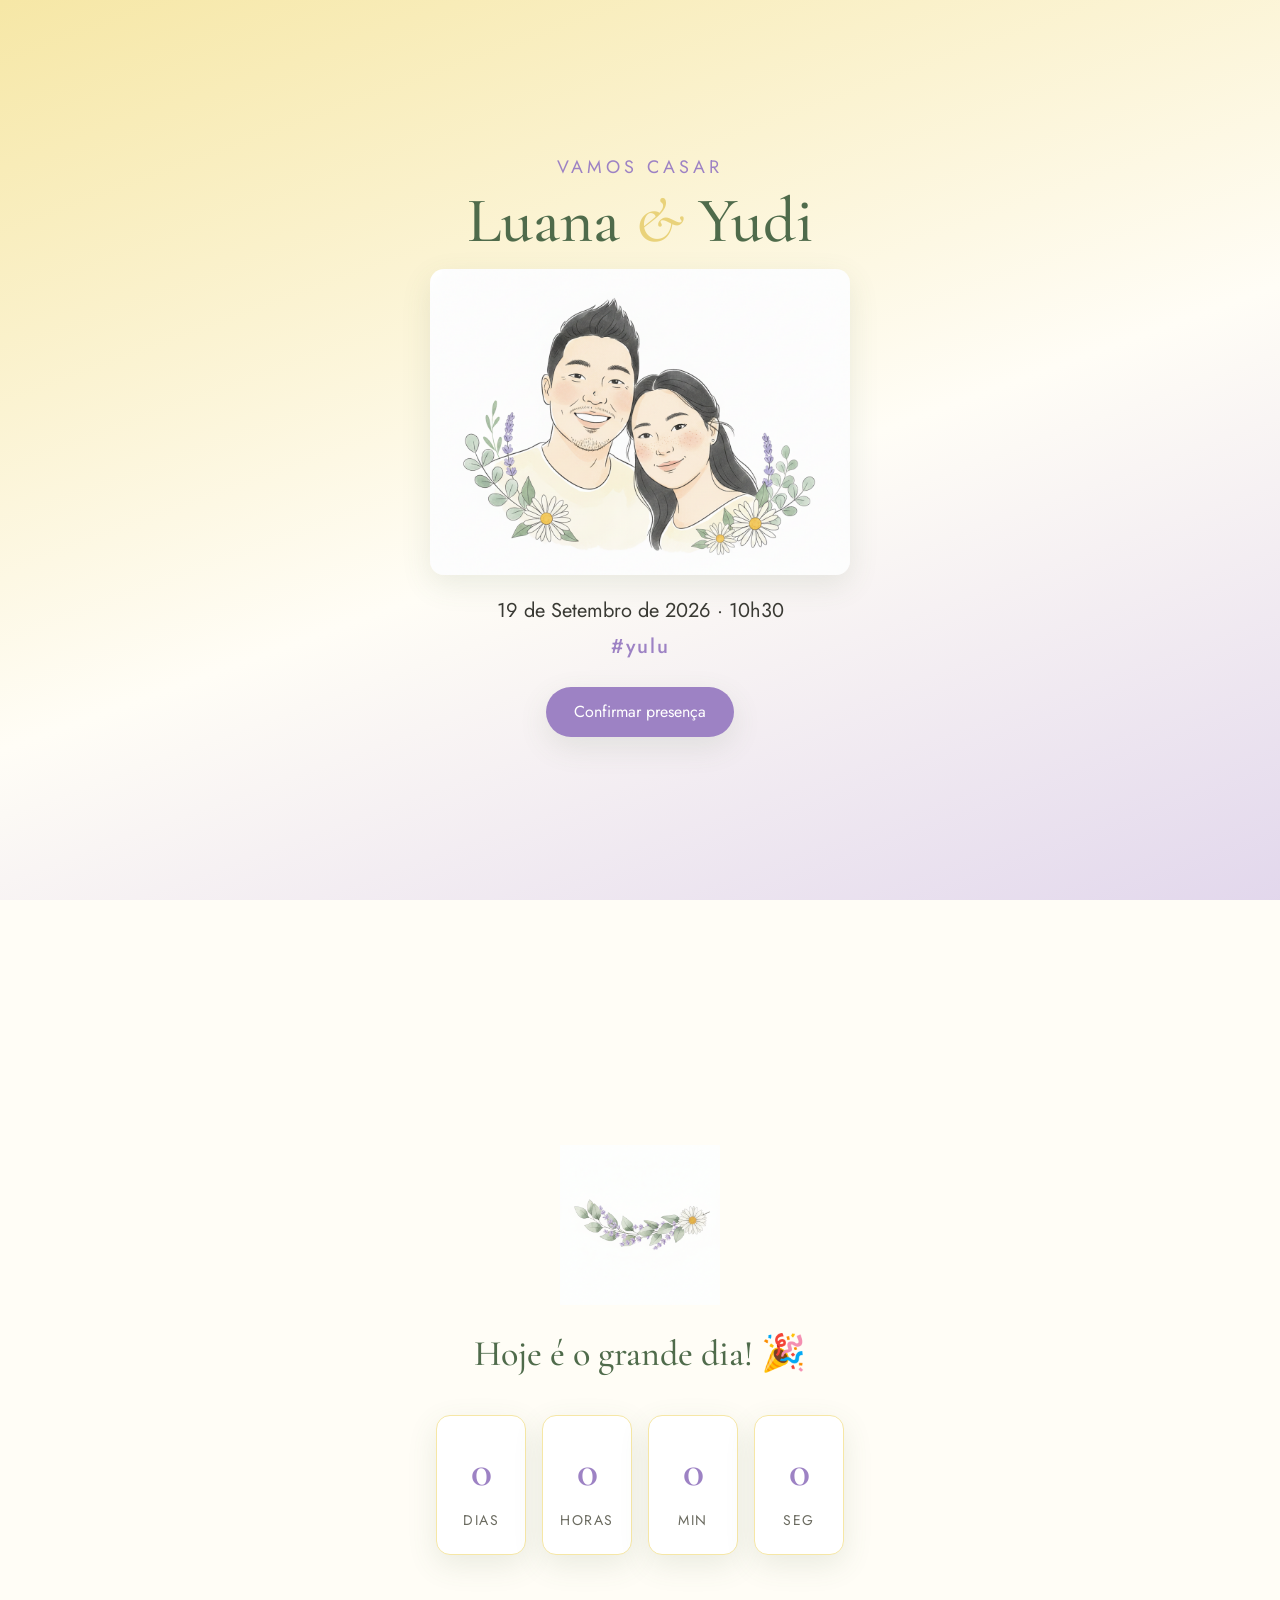
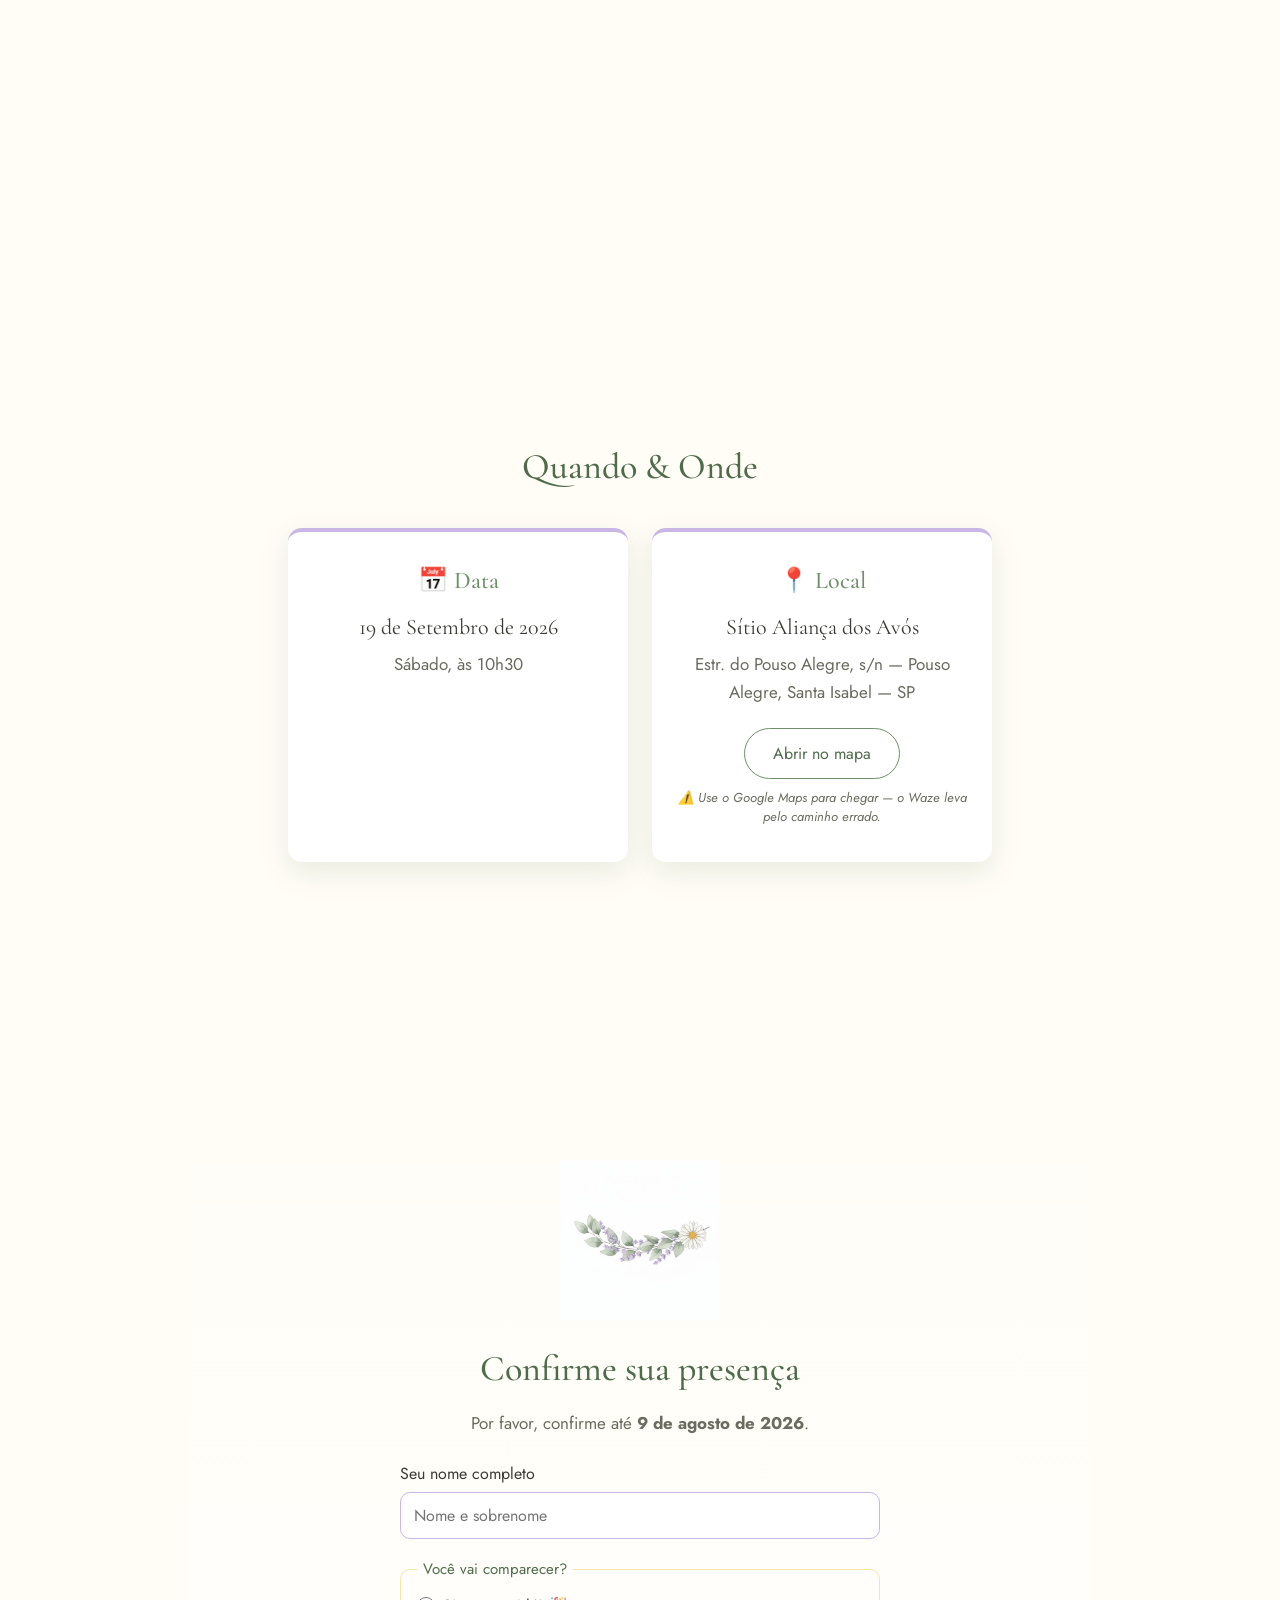
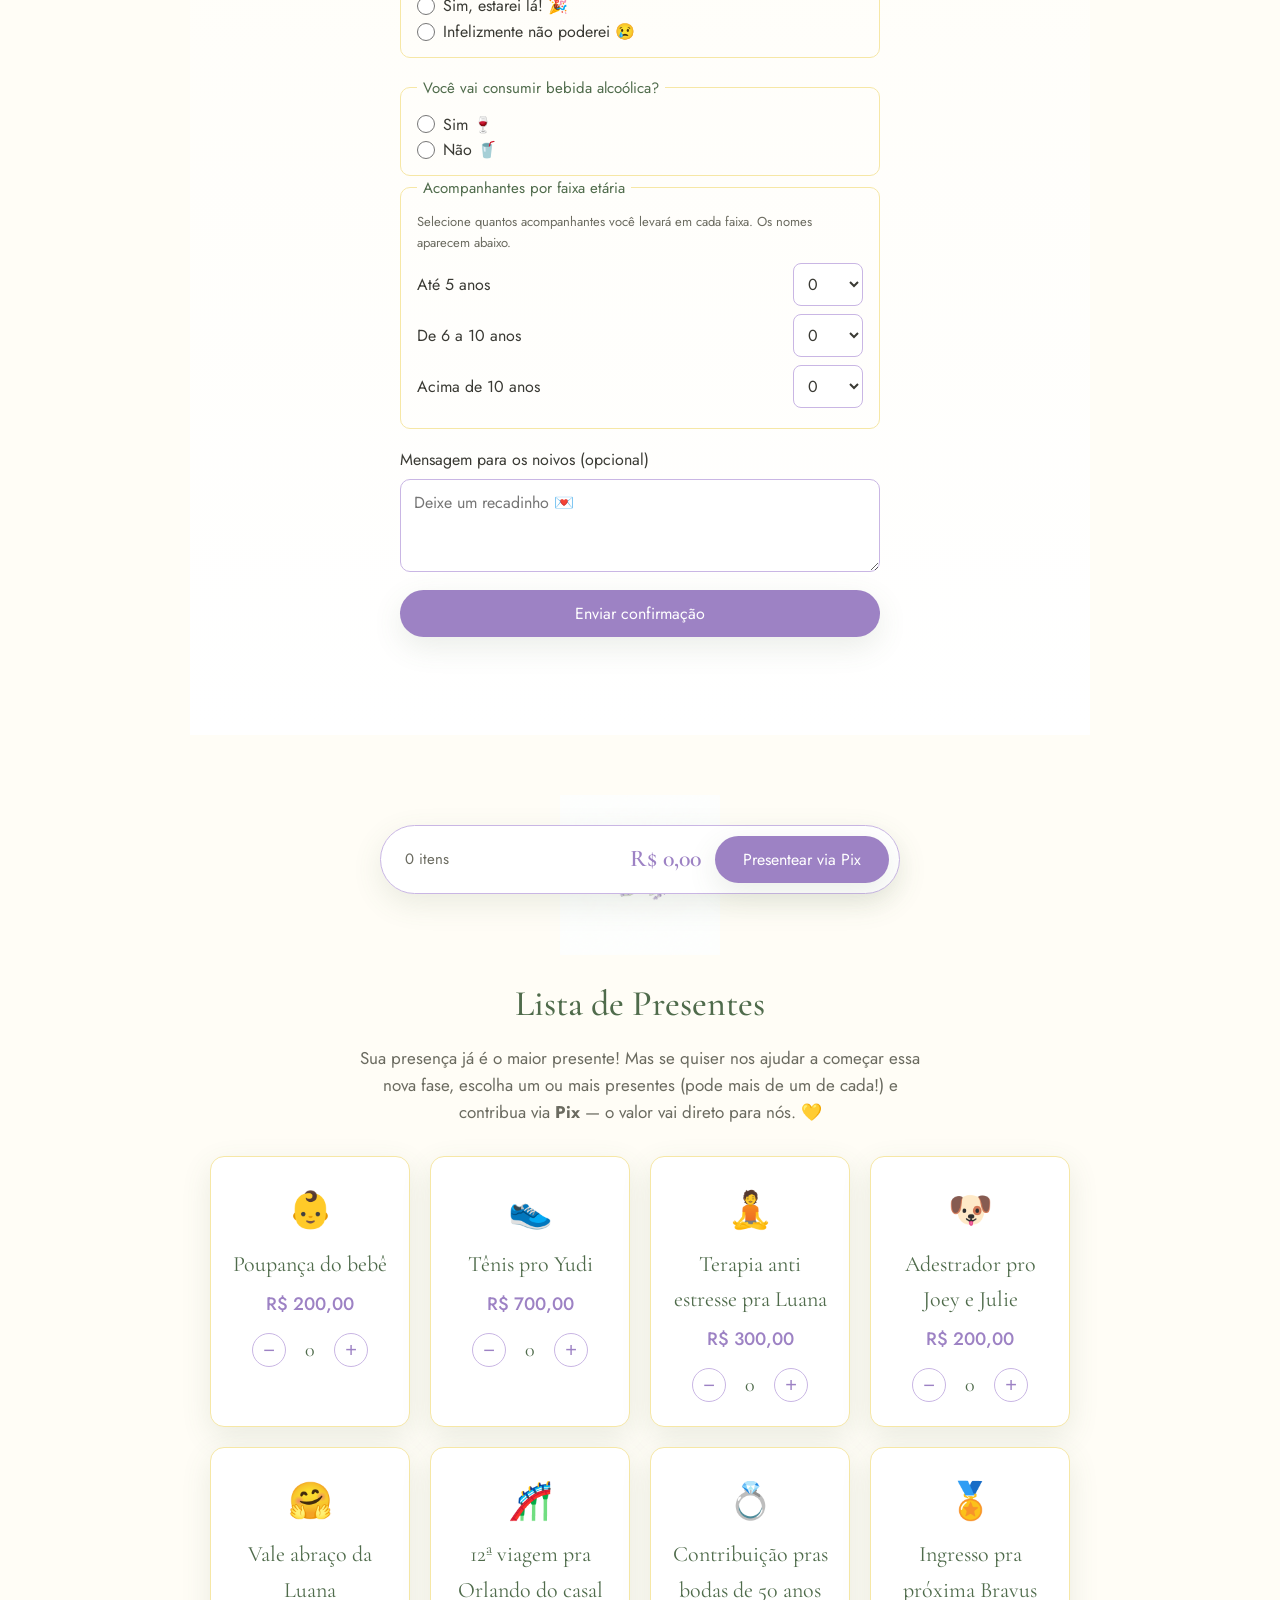
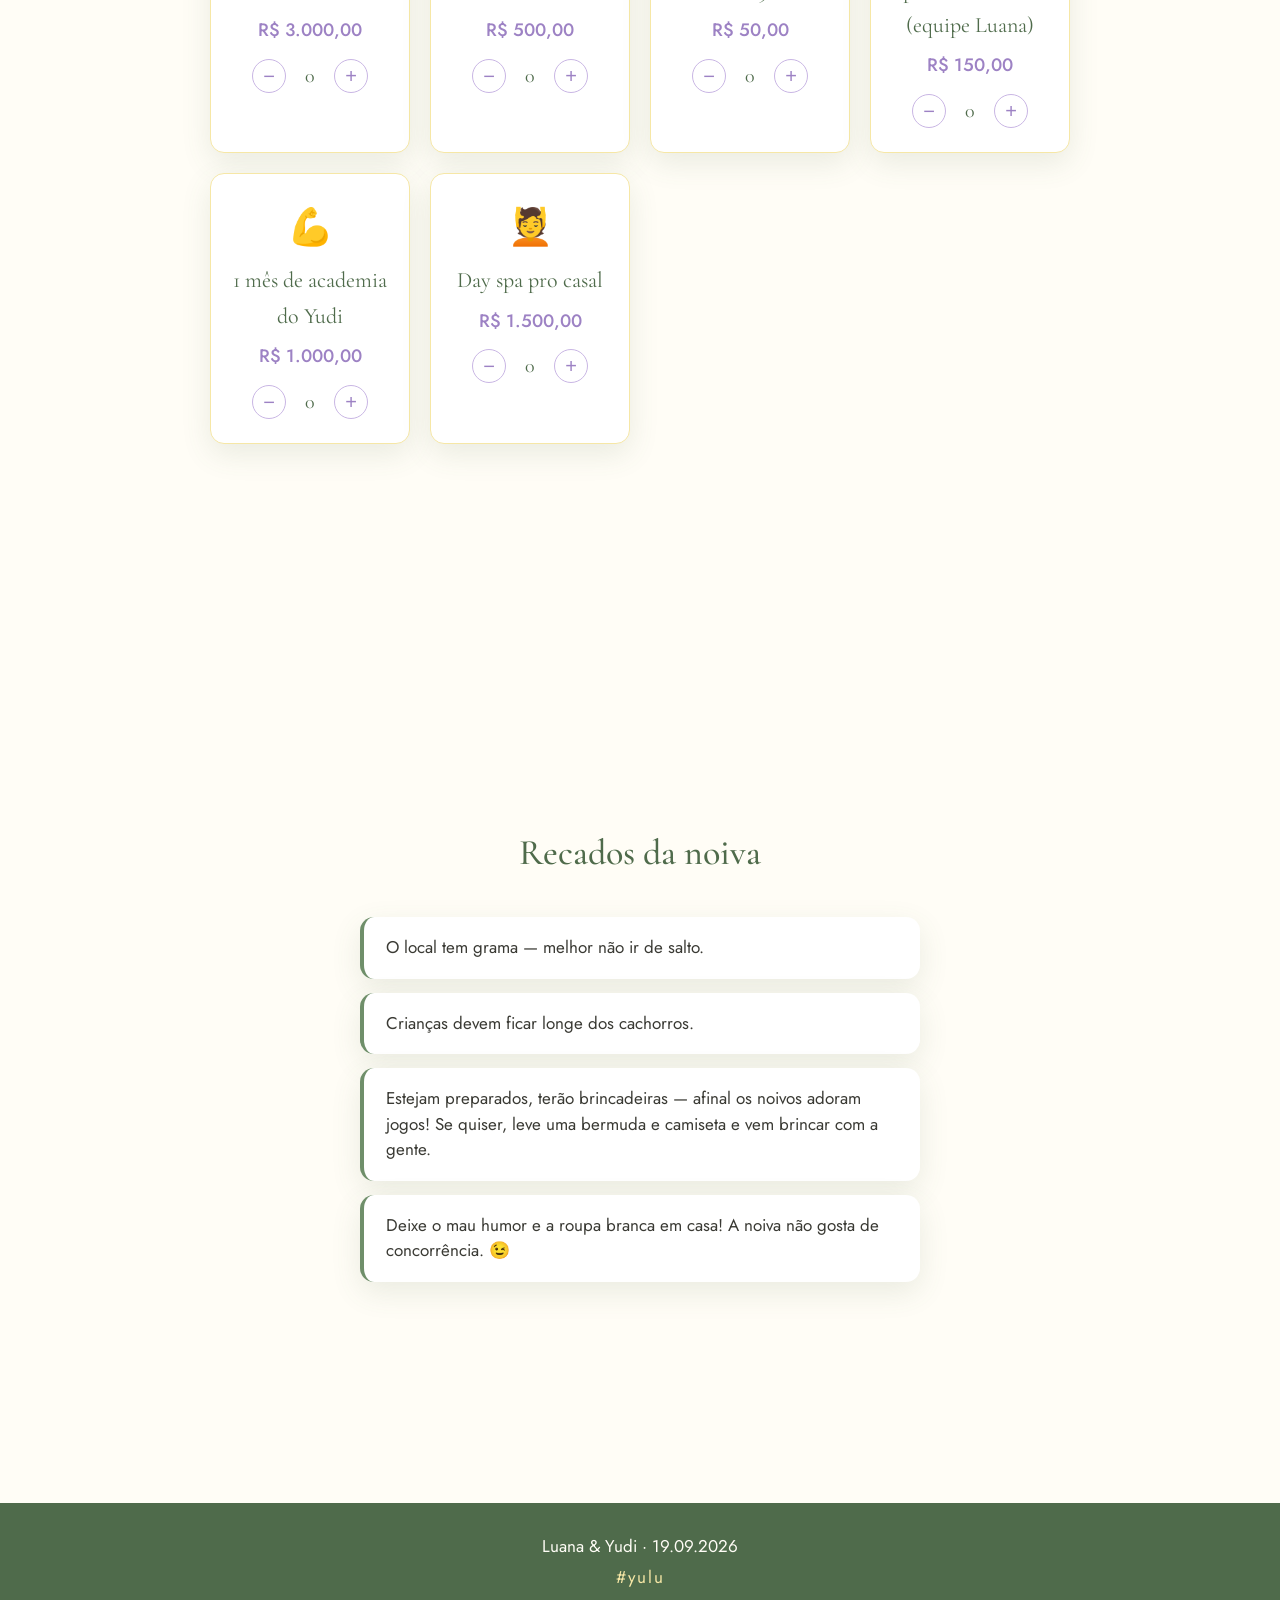
==== commit ef2b7b82: "Fix: divider esticado pelo flex do scroll-snap (v=12)" ====
--- a/docs/index.html
+++ b/docs/index.html
@@ -8,7 +8,7 @@
   <link rel="preconnect" href="https://fonts.googleapis.com" />
   <link rel="preconnect" href="https://fonts.gstatic.com" crossorigin />
   <link href="https://fonts.googleapis.com/css2?family=Cormorant+Garamond:ital,wght@0,400;0,500;0,600;1,400&family=Jost:wght@300;400;500&display=swap" rel="stylesheet" />
-  <link rel="stylesheet" href="style.css?v=11" />
+  <link rel="stylesheet" href="style.css?v=12" />
   <link rel="icon" href="assets/favicon.png" />
 </head>
 <body>
@@ -154,8 +154,8 @@
     <p class="footer-tag">#yulu</p>
   </footer>
 
-  <script src="vendor/qrcode.min.js?v=11"></script>
-  <script src="config.js?v=11"></script>
-  <script type="module" src="app.js?v=11"></script>
+  <script src="vendor/qrcode.min.js?v=12"></script>
+  <script src="config.js?v=12"></script>
+  <script type="module" src="app.js?v=12"></script>
 </body>
 </html>
--- a/docs/style.css
+++ b/docs/style.css
@@ -175,7 +175,7 @@
     scroll-snap-align: start;
     display: flex; flex-direction: column; justify-content: center; align-items: center;
   }
-  .info > *, .rsvp > *, .gifts > *, .recados > * { width: 100%; }
+  .info > *:not(.divider), .rsvp > *:not(.divider), .gifts > *:not(.divider), .recados > *:not(.divider) { width: 100%; }
 }
 
 /* ===== Responsivo ===== */
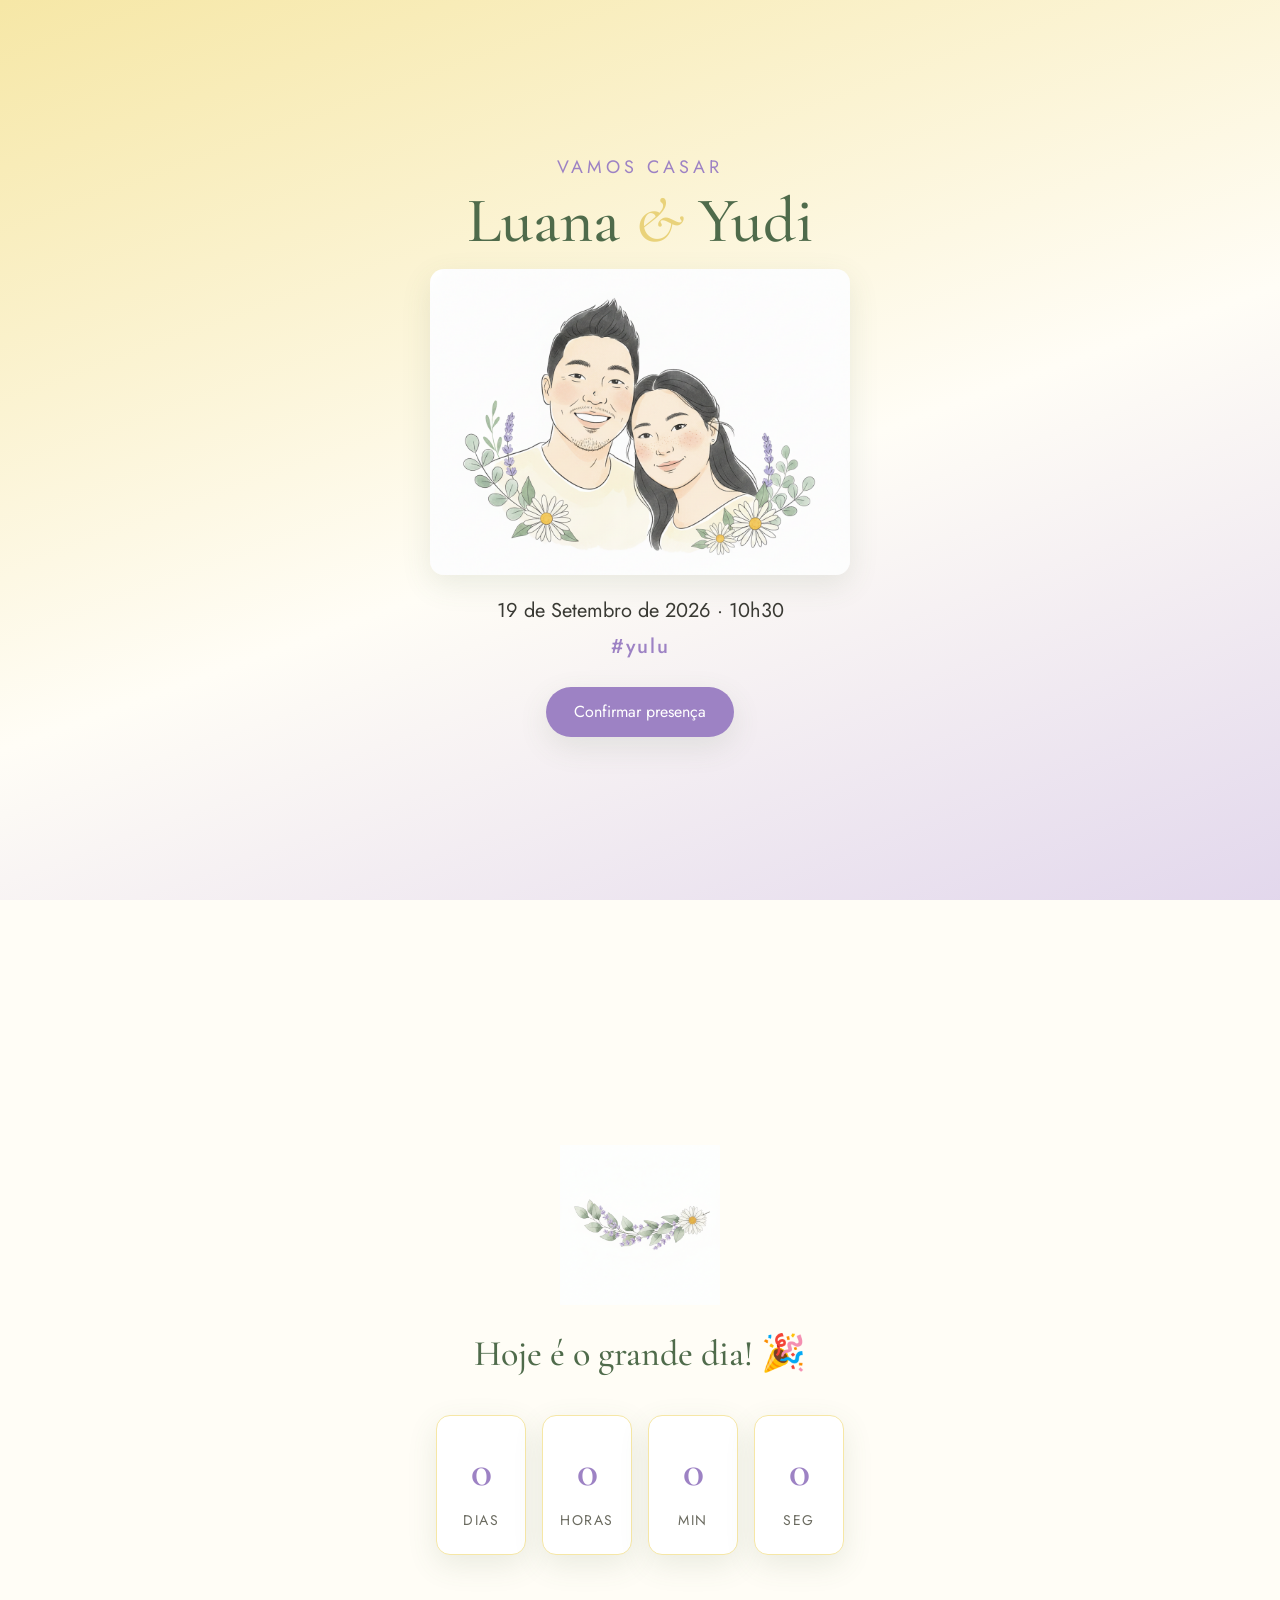
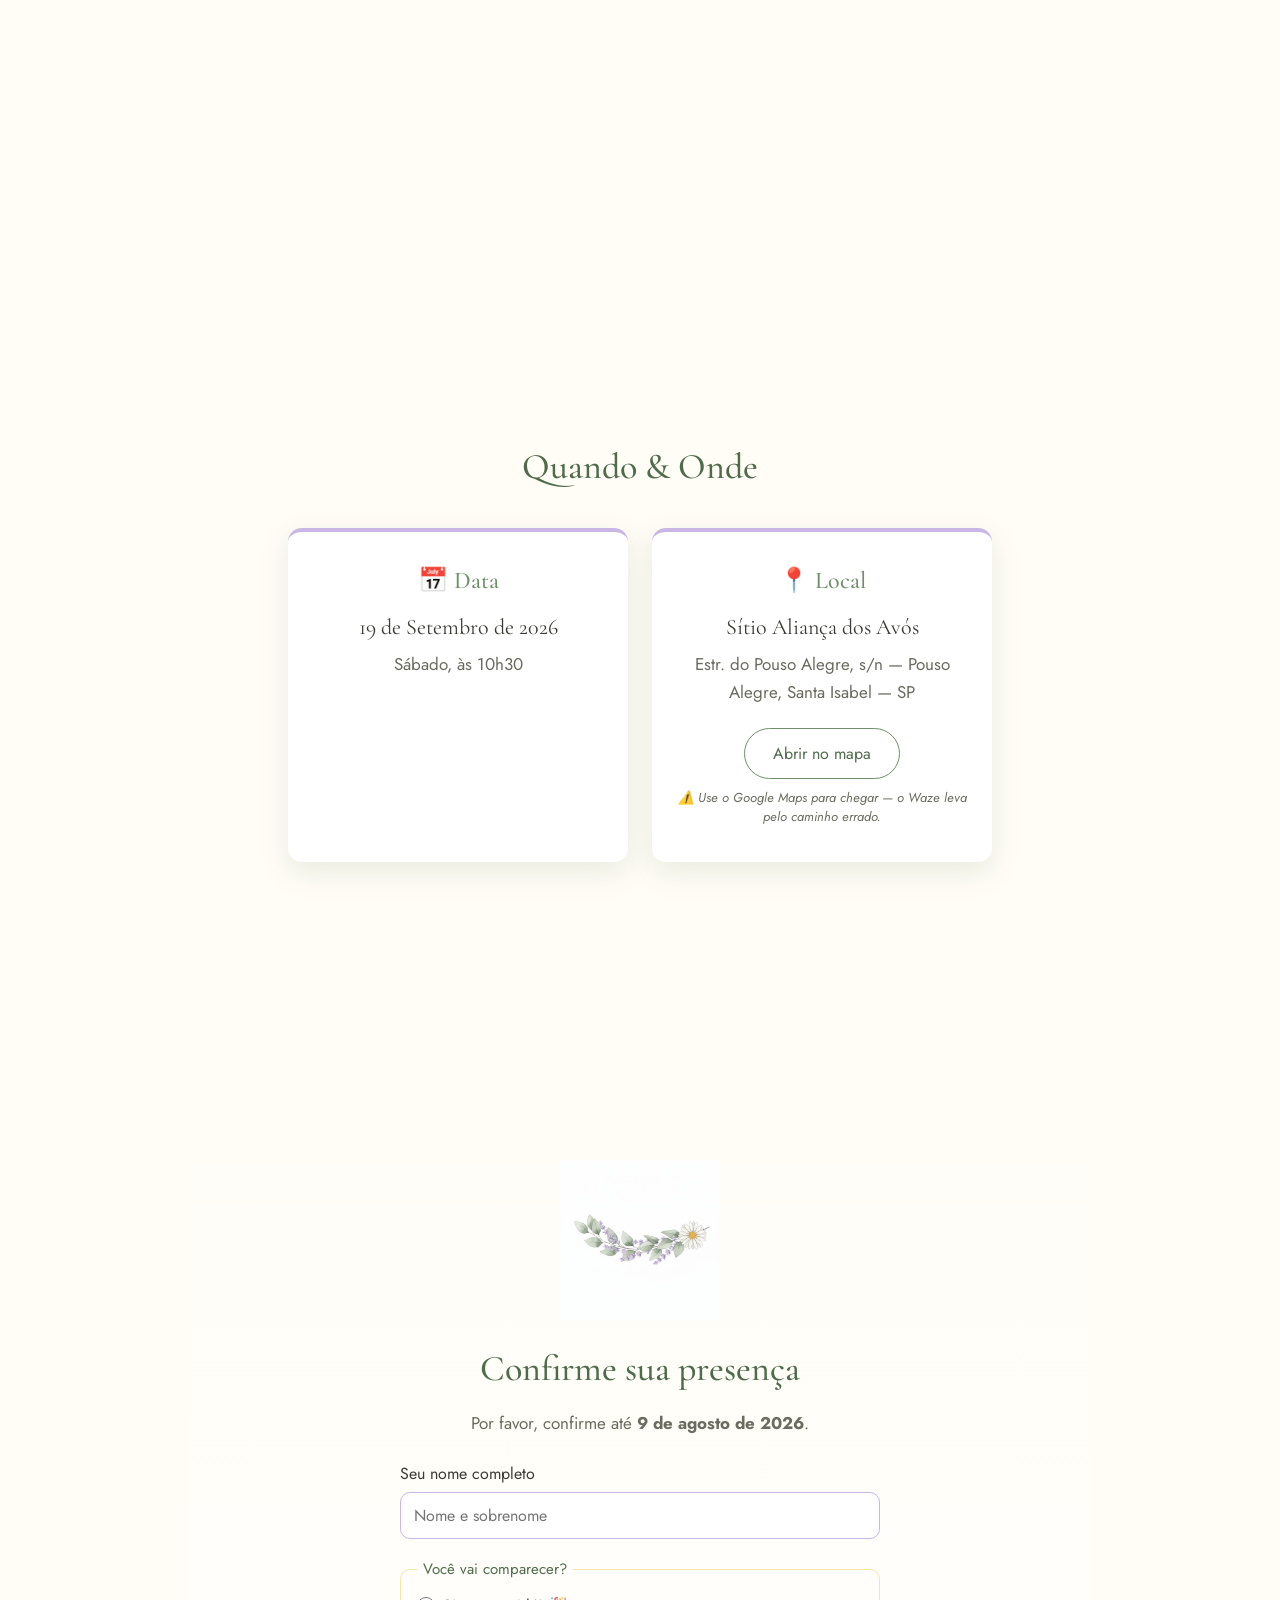
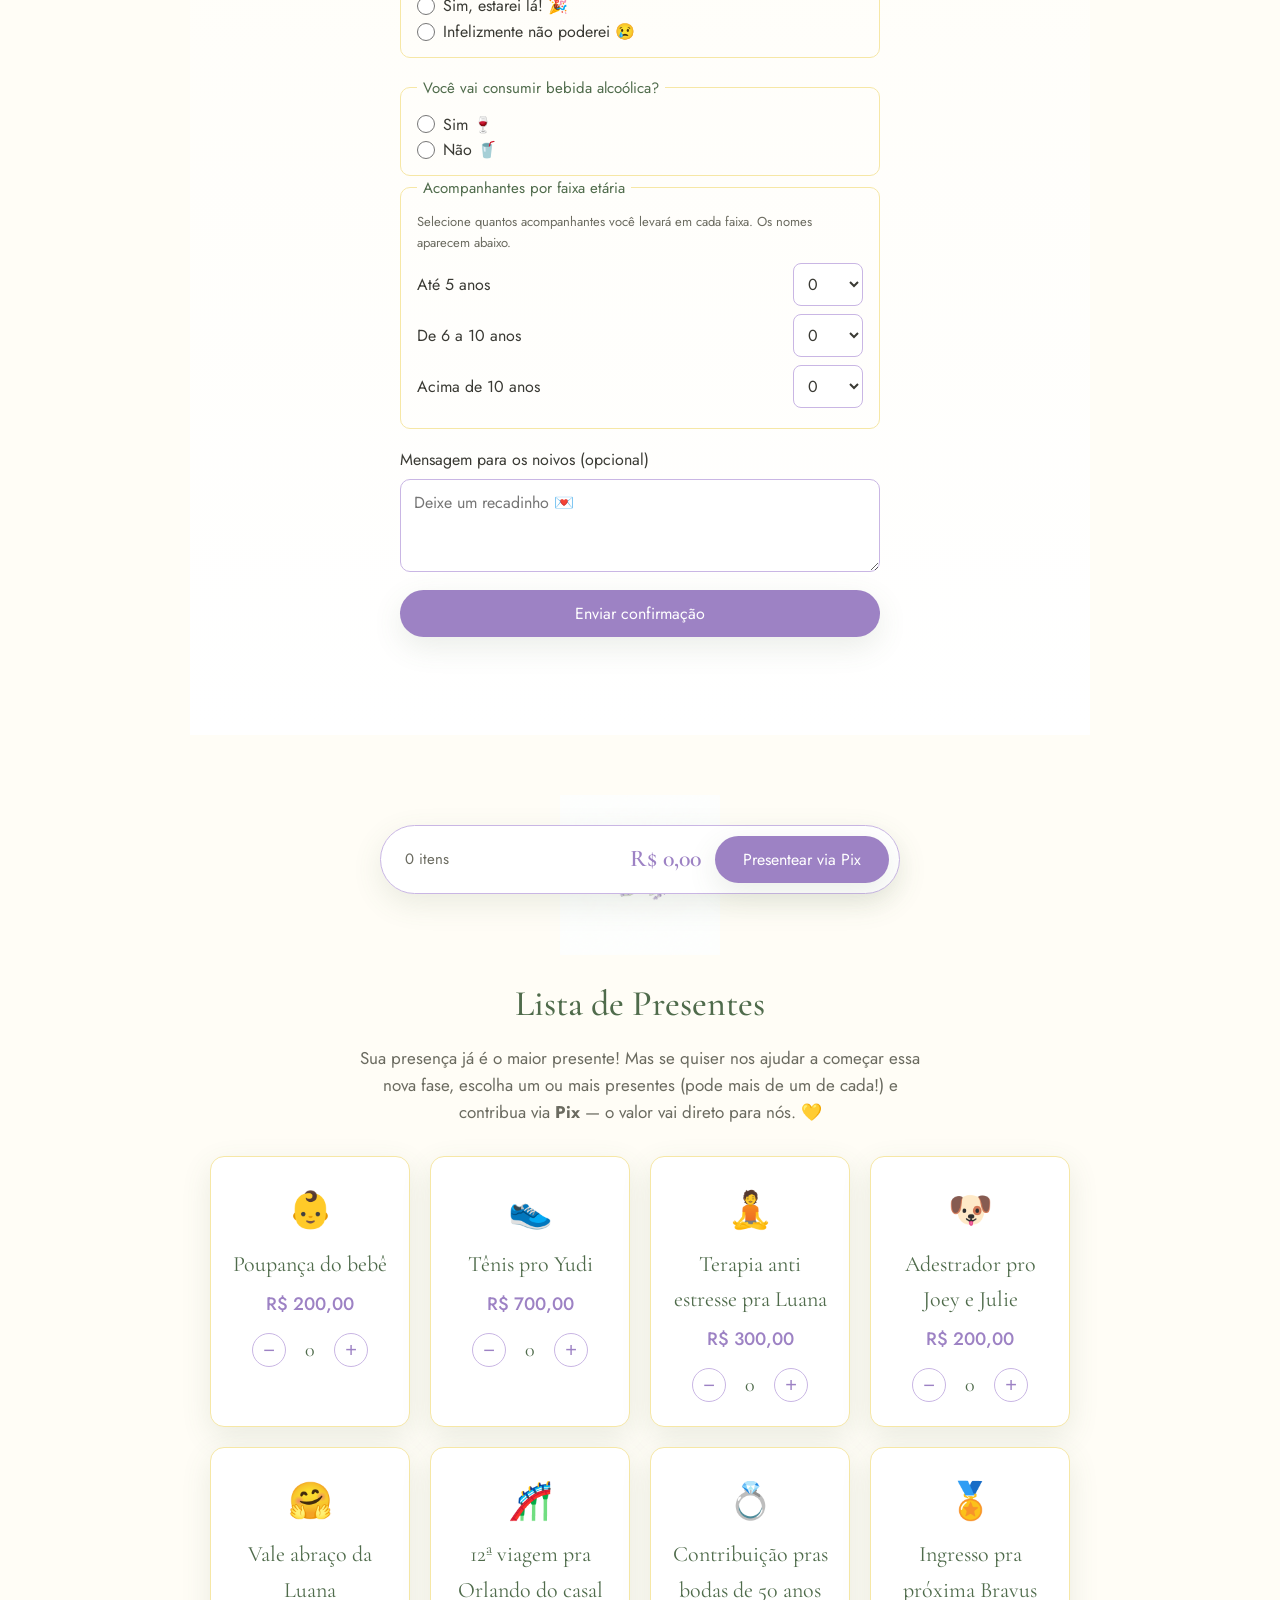
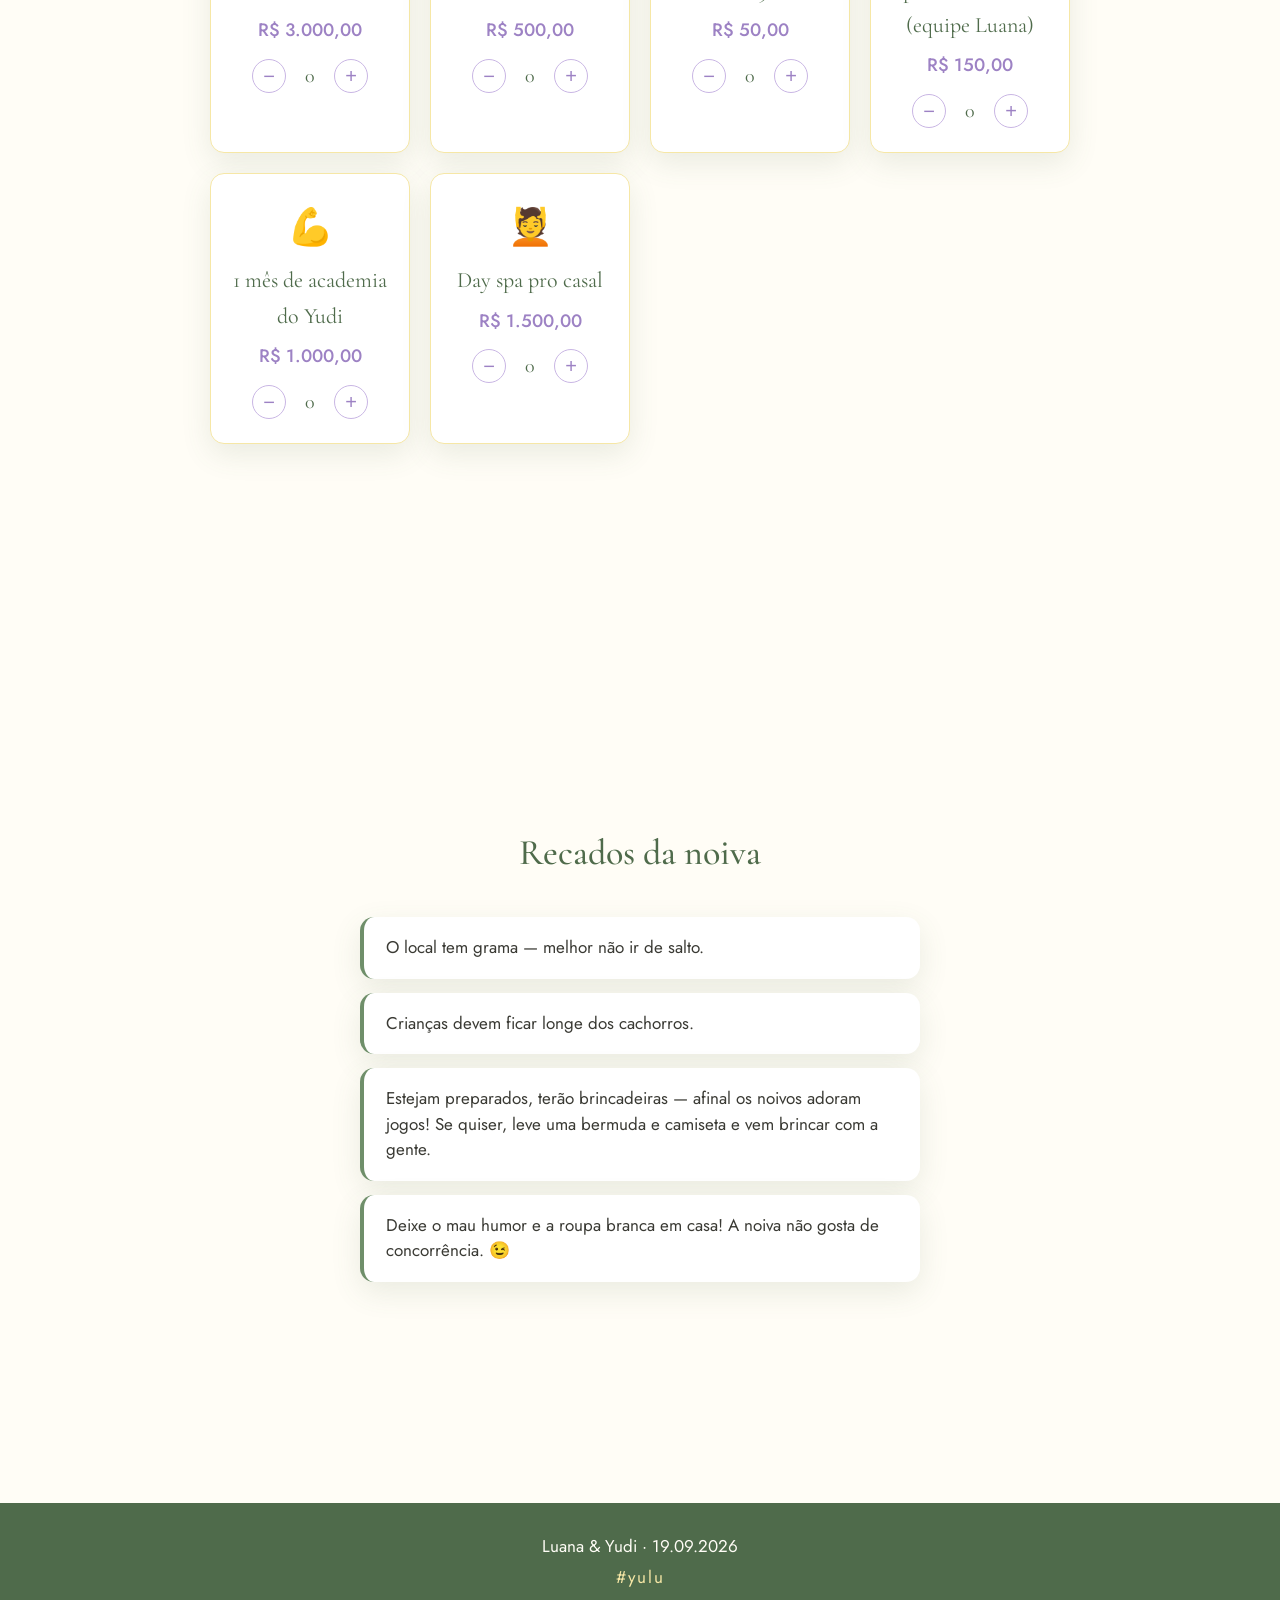
==== commit d005eea3: "Easter egg: crédito escondido (5x no #yulu + console + comentário HTML) v=13" ====
--- a/docs/index.html
+++ b/docs/index.html
@@ -8,7 +8,7 @@
   <link rel="preconnect" href="https://fonts.googleapis.com" />
   <link rel="preconnect" href="https://fonts.gstatic.com" crossorigin />
   <link href="https://fonts.googleapis.com/css2?family=Cormorant+Garamond:ital,wght@0,400;0,500;0,600;1,400&family=Jost:wght@300;400;500&display=swap" rel="stylesheet" />
-  <link rel="stylesheet" href="style.css?v=12" />
+  <link rel="stylesheet" href="style.css?v=13" />
   <link rel="icon" href="assets/favicon.png" />
 </head>
 <body>
@@ -149,13 +149,23 @@
     </ul>
   </section>
 
+  <!--
+    .--.      .--.
+   :    :    :    :
+   :    :    :    :     Feito com ❤ por Adriano, Enzo & Cia.
+    :    `--'    :       (psst: clica 5x no #yulu aqui de baixo)
+     `.        .'
+       `.    .'
+         `..'
+  -->
   <footer class="footer">
     <p>Luana &amp; Yudi · 19.09.2026</p>
-    <p class="footer-tag">#yulu</p>
+    <p class="footer-tag" id="footerTag" title="#yulu">#yulu</p>
+    <p class="easter-egg" id="easterEgg" aria-hidden="true">Feito com ❤ por Adriano, Enzo &amp; Cia.</p>
   </footer>
 
-  <script src="vendor/qrcode.min.js?v=12"></script>
-  <script src="config.js?v=12"></script>
-  <script type="module" src="app.js?v=12"></script>
+  <script src="vendor/qrcode.min.js?v=13"></script>
+  <script src="config.js?v=13"></script>
+  <script type="module" src="app.js?v=13"></script>
 </body>
 </html>
--- a/docs/style.css
+++ b/docs/style.css
@@ -165,7 +165,13 @@
 
 /* ===== Footer ===== */
 .footer { background: var(--green-deep); color: var(--cream); text-align: center; padding: 3rem 2rem; }
-.footer-tag { color: var(--butter); letter-spacing: .2rem; margin-top: .4rem; }
+.footer-tag { color: var(--butter); letter-spacing: .2rem; margin-top: .4rem; cursor: pointer; user-select: none; -webkit-user-select: none; }
+.easter-egg {
+  margin-top: 1.2rem; font-size: 1.4rem; font-style: italic; color: var(--butter);
+  opacity: 0; max-height: 0; overflow: hidden;
+  transition: opacity .5s ease, max-height .5s ease;
+}
+.easter-egg.show { opacity: 1; max-height: 4rem; }
 
 /* ===== Scroll por seções (desktop) ===== */
 @media (min-width: 769px) {
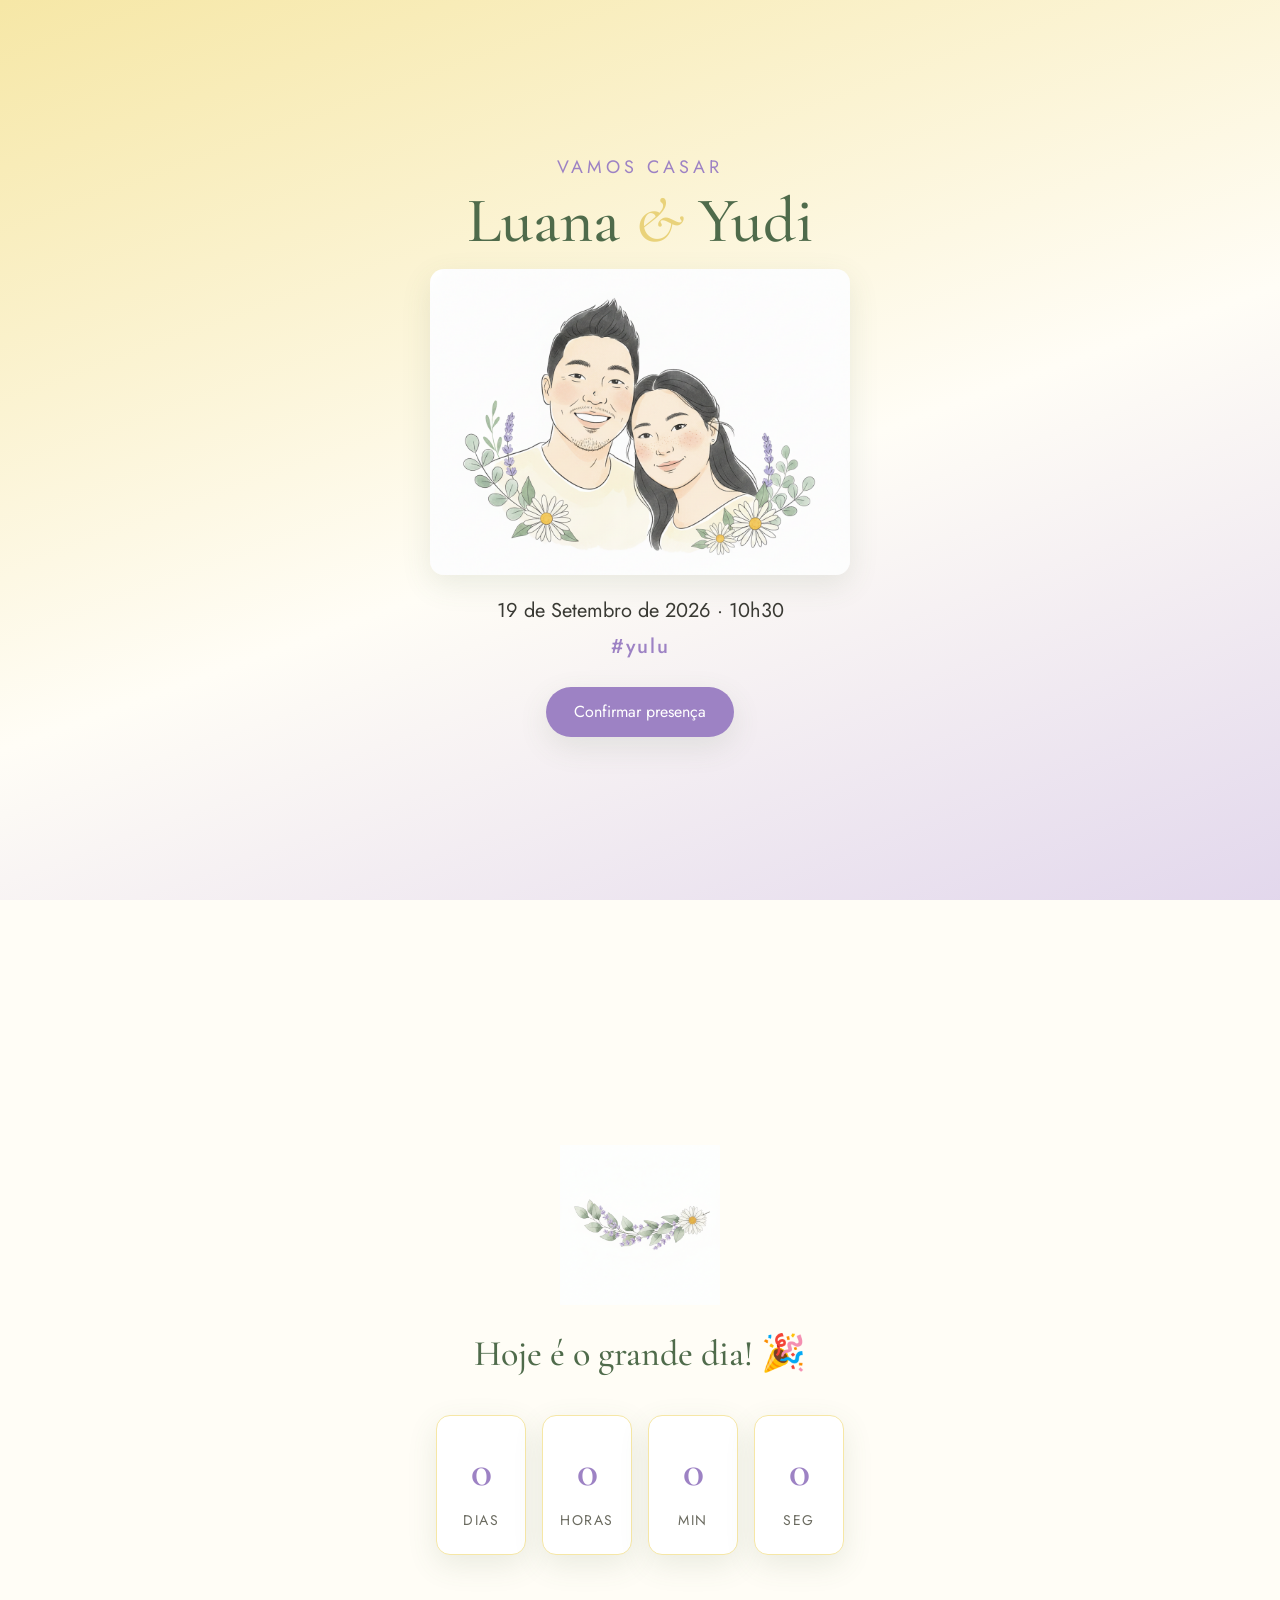
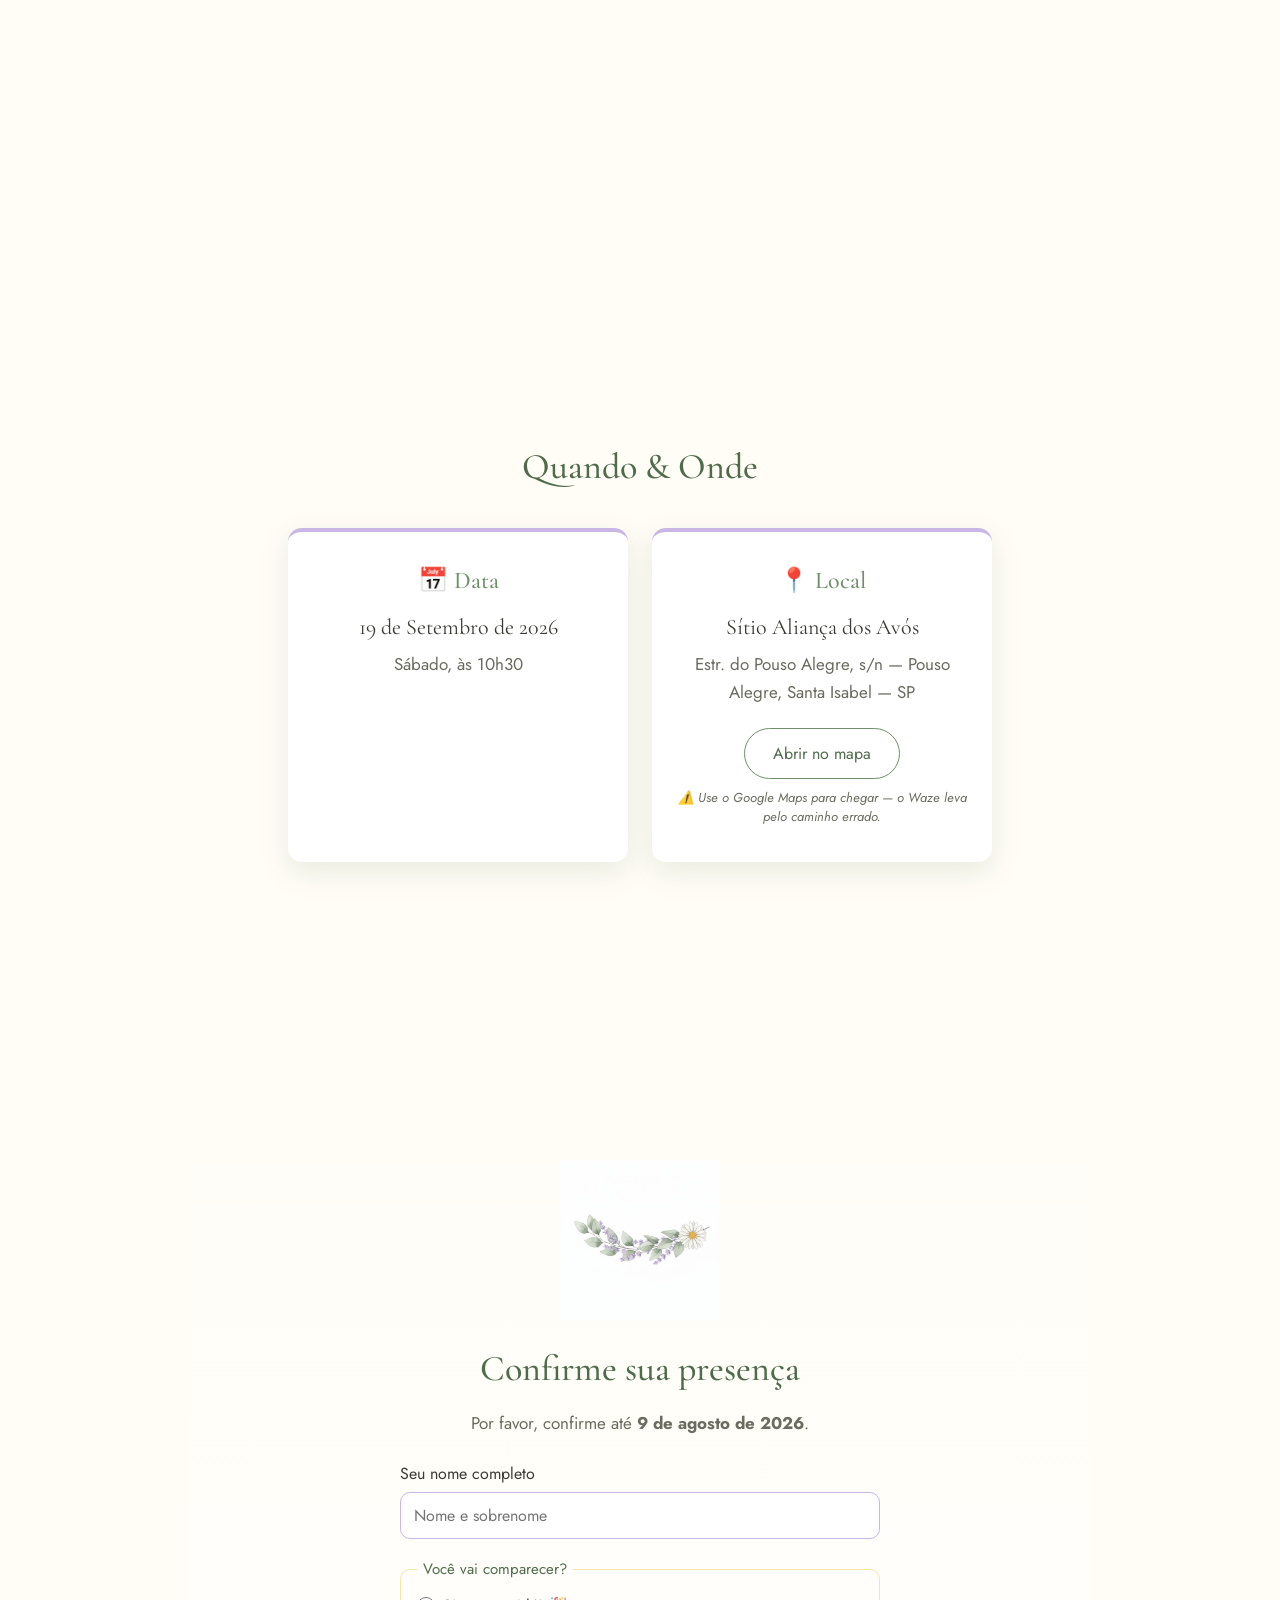
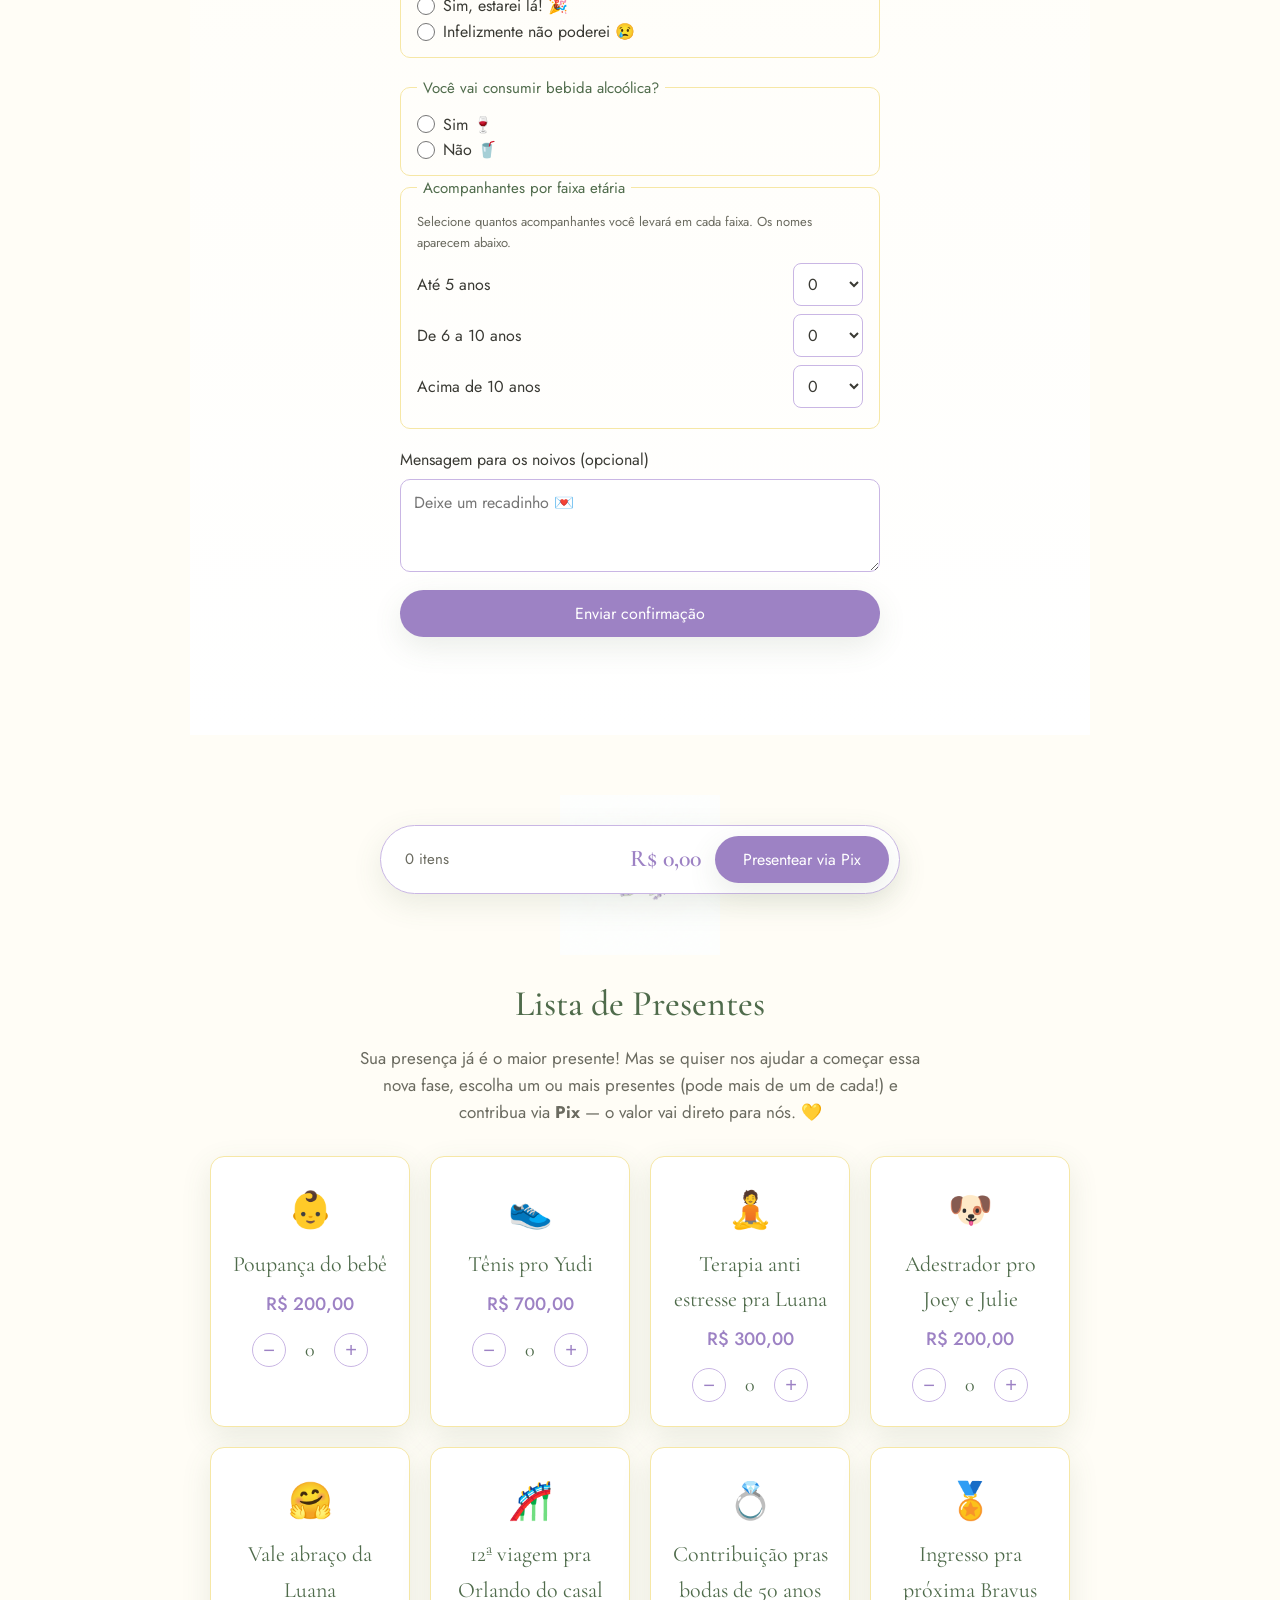
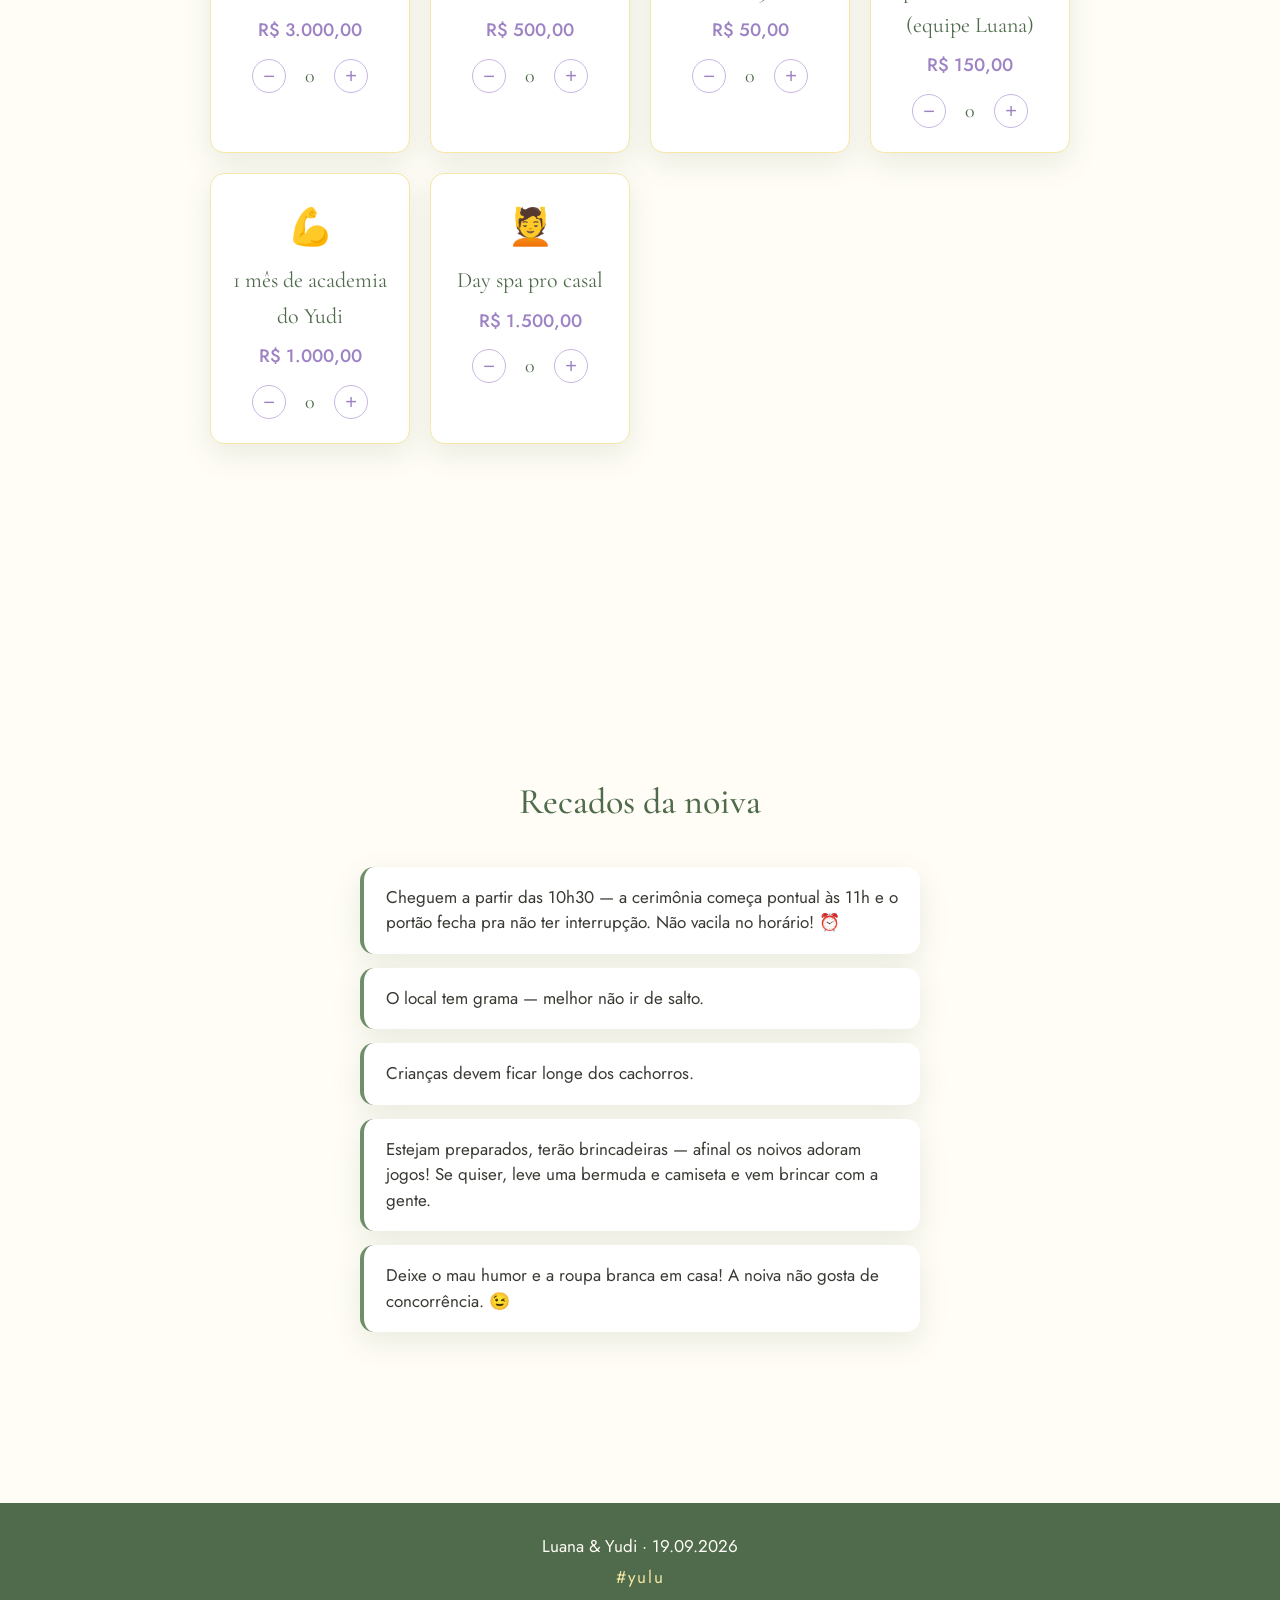
==== commit ce77aebc: "Recado: horário de chegada e portão (v=14)" ====
--- a/docs/index.html
+++ b/docs/index.html
@@ -8,7 +8,7 @@
   <link rel="preconnect" href="https://fonts.googleapis.com" />
   <link rel="preconnect" href="https://fonts.gstatic.com" crossorigin />
   <link href="https://fonts.googleapis.com/css2?family=Cormorant+Garamond:ital,wght@0,400;0,500;0,600;1,400&family=Jost:wght@300;400;500&display=swap" rel="stylesheet" />
-  <link rel="stylesheet" href="style.css?v=13" />
+  <link rel="stylesheet" href="style.css?v=14" />
   <link rel="icon" href="assets/favicon.png" />
 </head>
 <body>
@@ -142,6 +142,7 @@
   <section class="recados" id="recados">
     <h2>Recados da noiva</h2>
     <ul class="recados-list">
+      <li>Cheguem a partir das 10h30 — a cerimônia começa pontual às 11h e o portão fecha pra não ter interrupção. Não vacila no horário! ⏰</li>
       <li>O local tem grama — melhor não ir de salto.</li>
       <li>Crianças devem ficar longe dos cachorros.</li>
       <li>Estejam preparados, terão brincadeiras — afinal os noivos adoram jogos! Se quiser, leve uma bermuda e camiseta e vem brincar com a gente.</li>
@@ -164,8 +165,8 @@
     <p class="easter-egg" id="easterEgg" aria-hidden="true">Feito com ❤ por Adriano, Enzo &amp; Cia.</p>
   </footer>
 
-  <script src="vendor/qrcode.min.js?v=13"></script>
-  <script src="config.js?v=13"></script>
-  <script type="module" src="app.js?v=13"></script>
+  <script src="vendor/qrcode.min.js?v=14"></script>
+  <script src="config.js?v=14"></script>
+  <script type="module" src="app.js?v=14"></script>
 </body>
 </html>
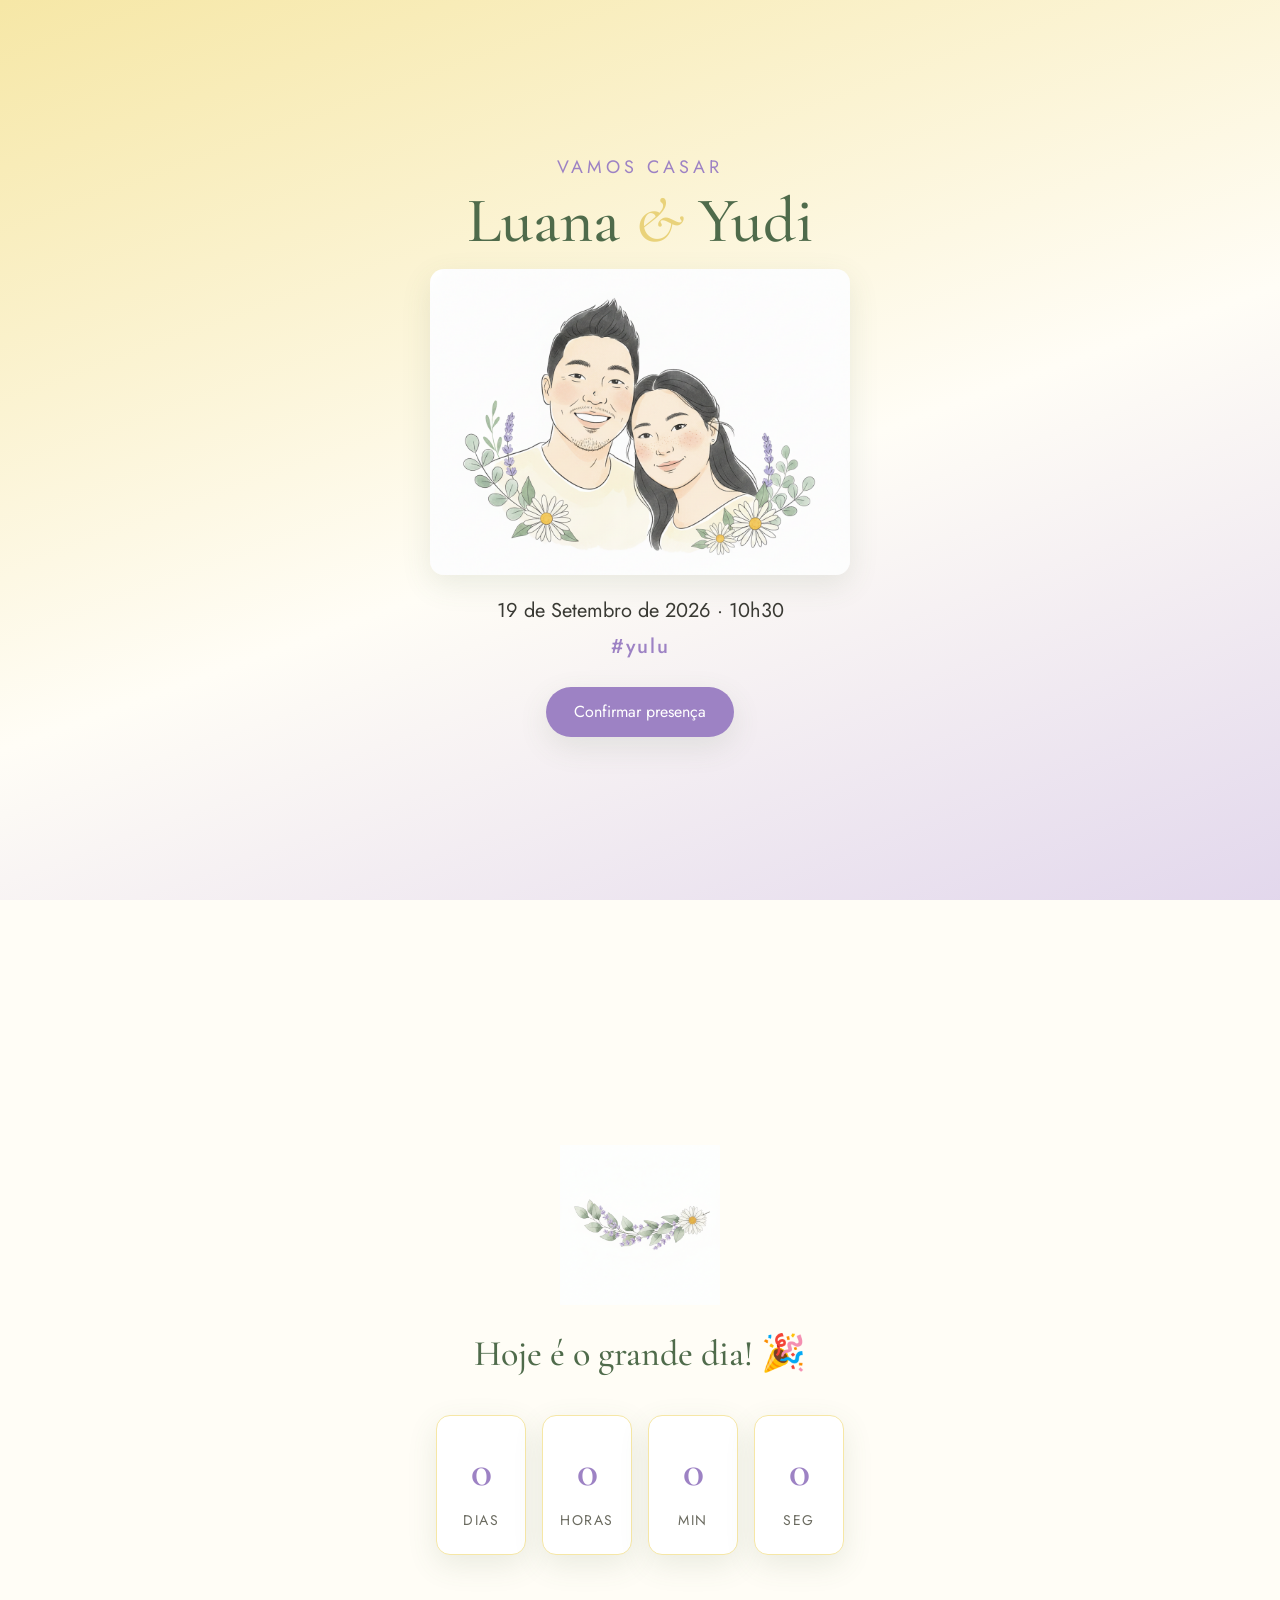
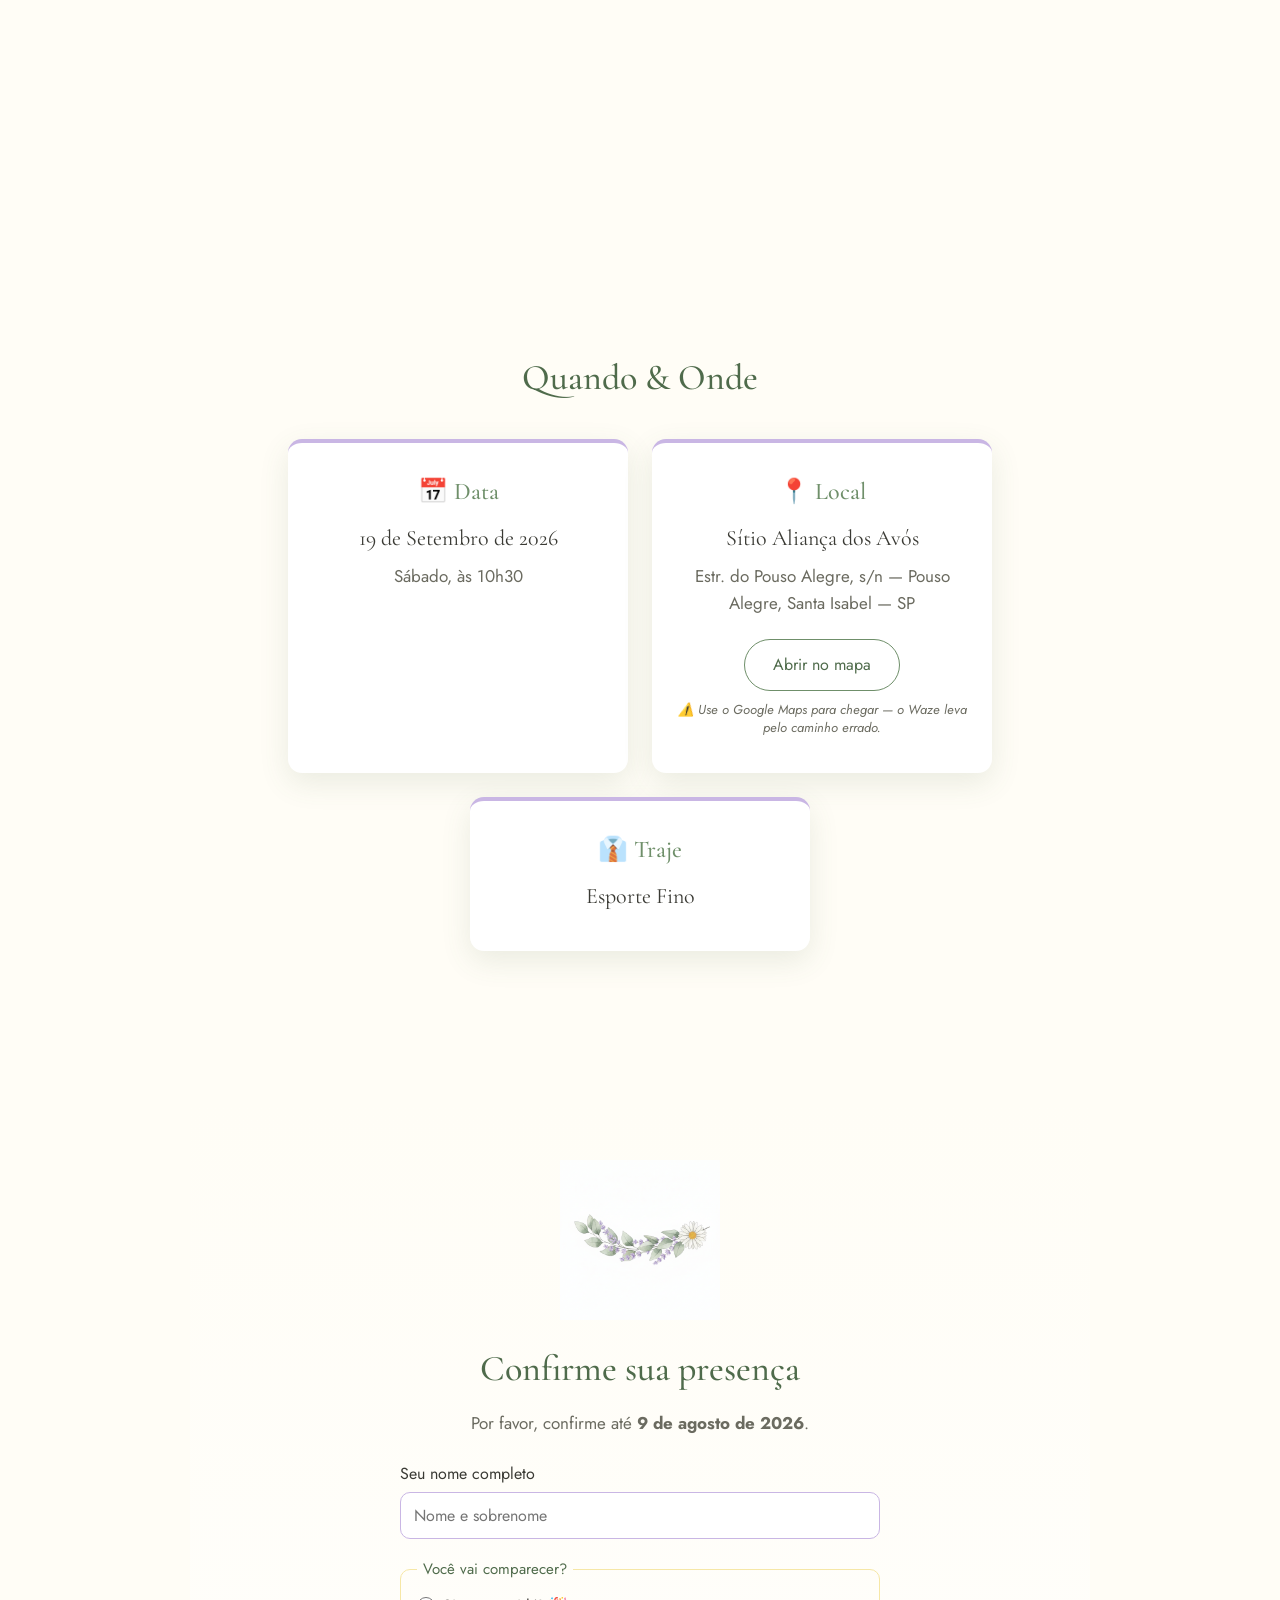
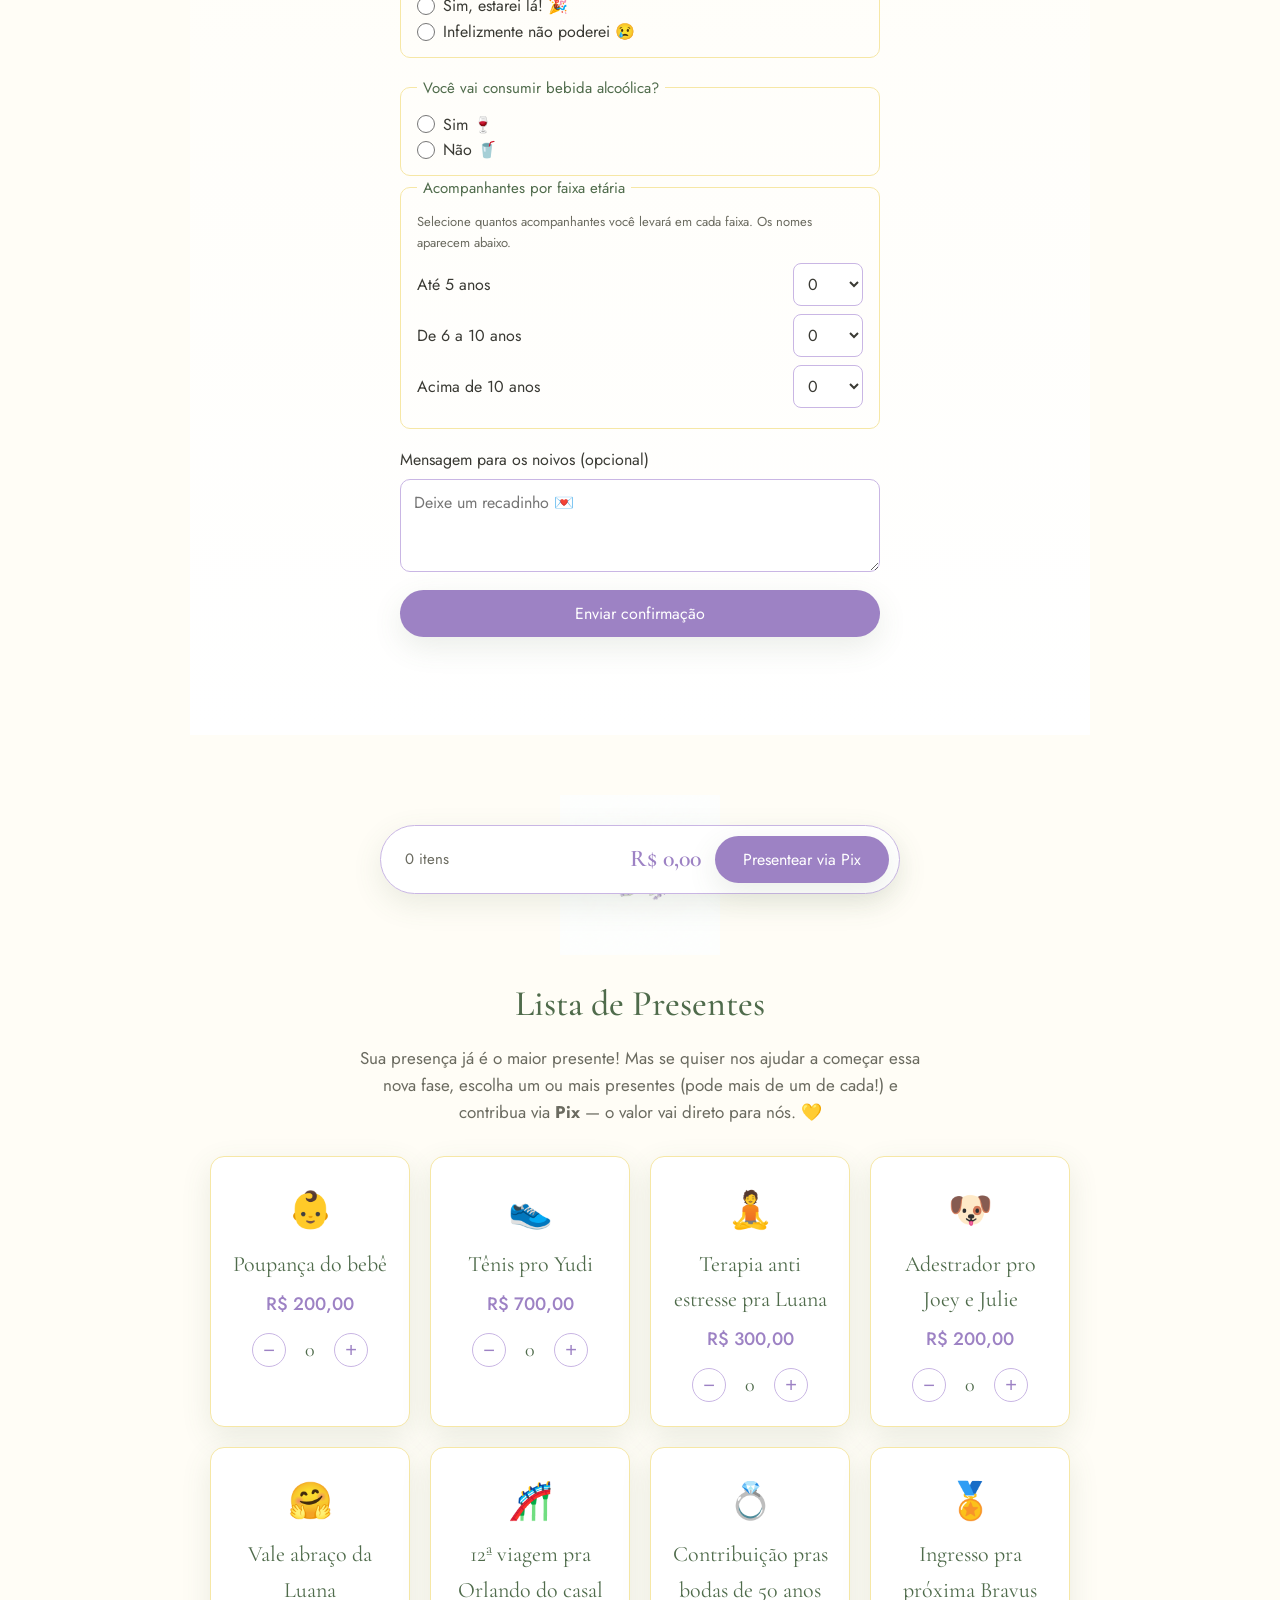
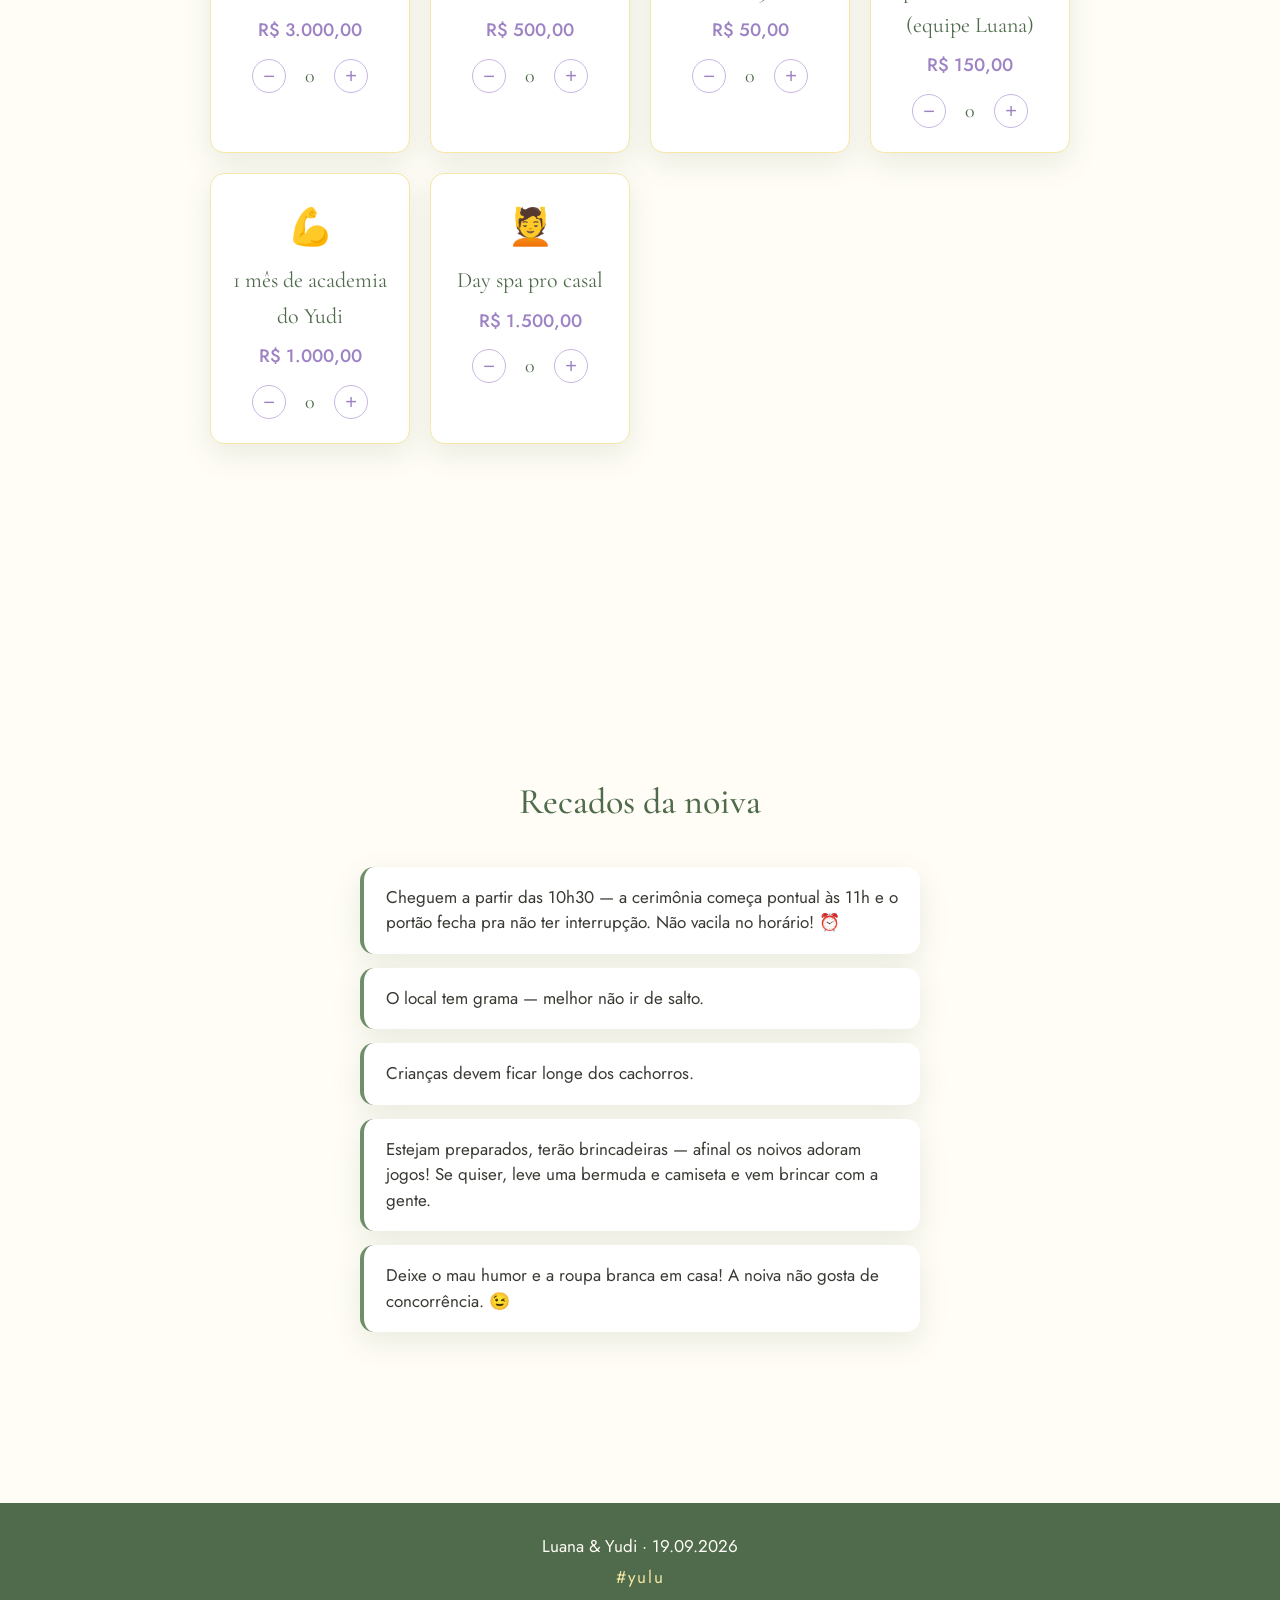
==== commit 1de199c1: "Add Traje: Esporte Fino info card (v=15)" ====
--- a/docs/index.html
+++ b/docs/index.html
@@ -8,7 +8,7 @@
   <link rel="preconnect" href="https://fonts.googleapis.com" />
   <link rel="preconnect" href="https://fonts.gstatic.com" crossorigin />
   <link href="https://fonts.googleapis.com/css2?family=Cormorant+Garamond:ital,wght@0,400;0,500;0,600;1,400&family=Jost:wght@300;400;500&display=swap" rel="stylesheet" />
-  <link rel="stylesheet" href="style.css?v=14" />
+  <link rel="stylesheet" href="style.css?v=15" />
   <link rel="icon" href="assets/favicon.png" />
 </head>
 <body>
@@ -52,6 +52,10 @@
         <p id="endereco">Santa Isabel — SP</p>
         <a id="mapsLink" class="btn btn-outline" href="#" target="_blank" rel="noopener">Abrir no mapa</a>
         <p class="maps-aviso">⚠️ Use o Google Maps para chegar — o Waze leva pelo caminho errado.</p>
+      </div>
+      <div class="info-card">
+        <h3>👔 Traje</h3>
+        <p class="big">Esporte Fino</p>
       </div>
     </div>
   </section>
@@ -165,8 +169,8 @@
     <p class="easter-egg" id="easterEgg" aria-hidden="true">Feito com ❤ por Adriano, Enzo &amp; Cia.</p>
   </footer>
 
-  <script src="vendor/qrcode.min.js?v=14"></script>
-  <script src="config.js?v=14"></script>
-  <script type="module" src="app.js?v=14"></script>
+  <script src="vendor/qrcode.min.js?v=15"></script>
+  <script src="config.js?v=15"></script>
+  <script type="module" src="app.js?v=15"></script>
 </body>
 </html>
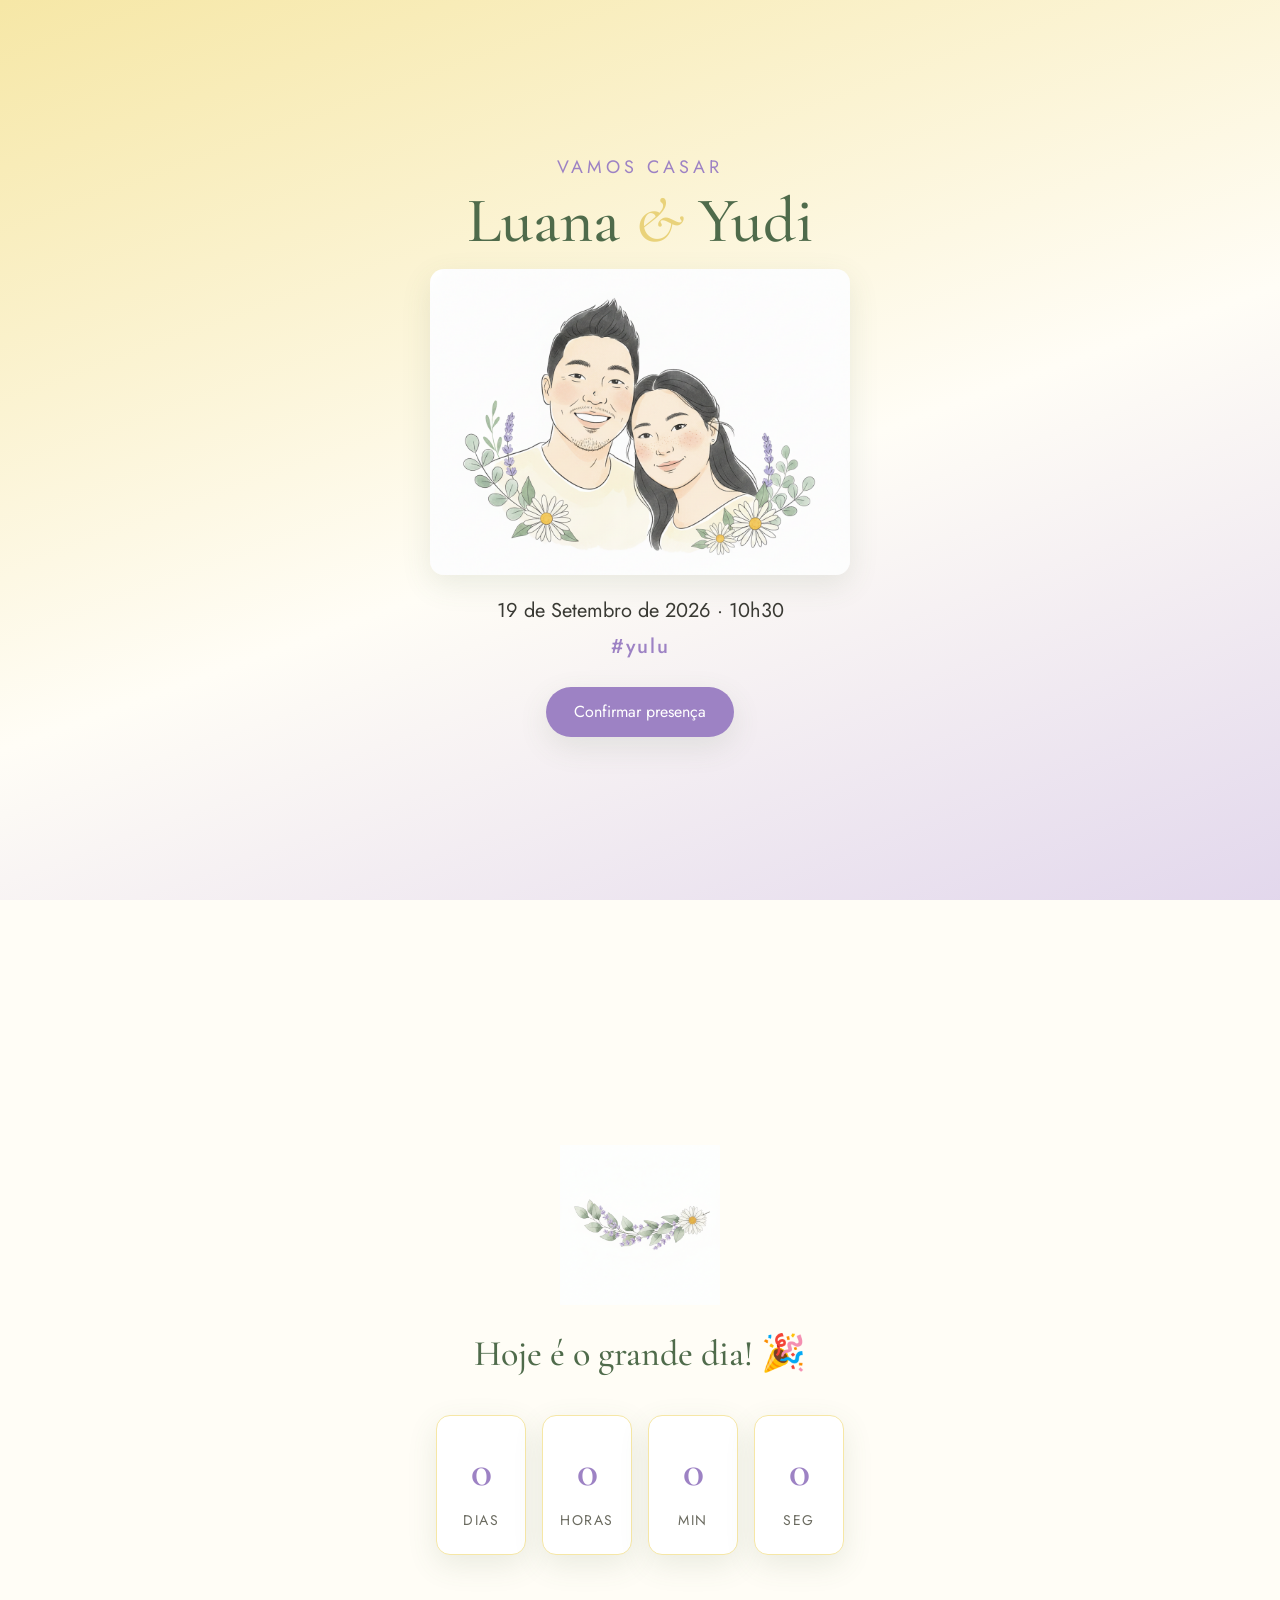
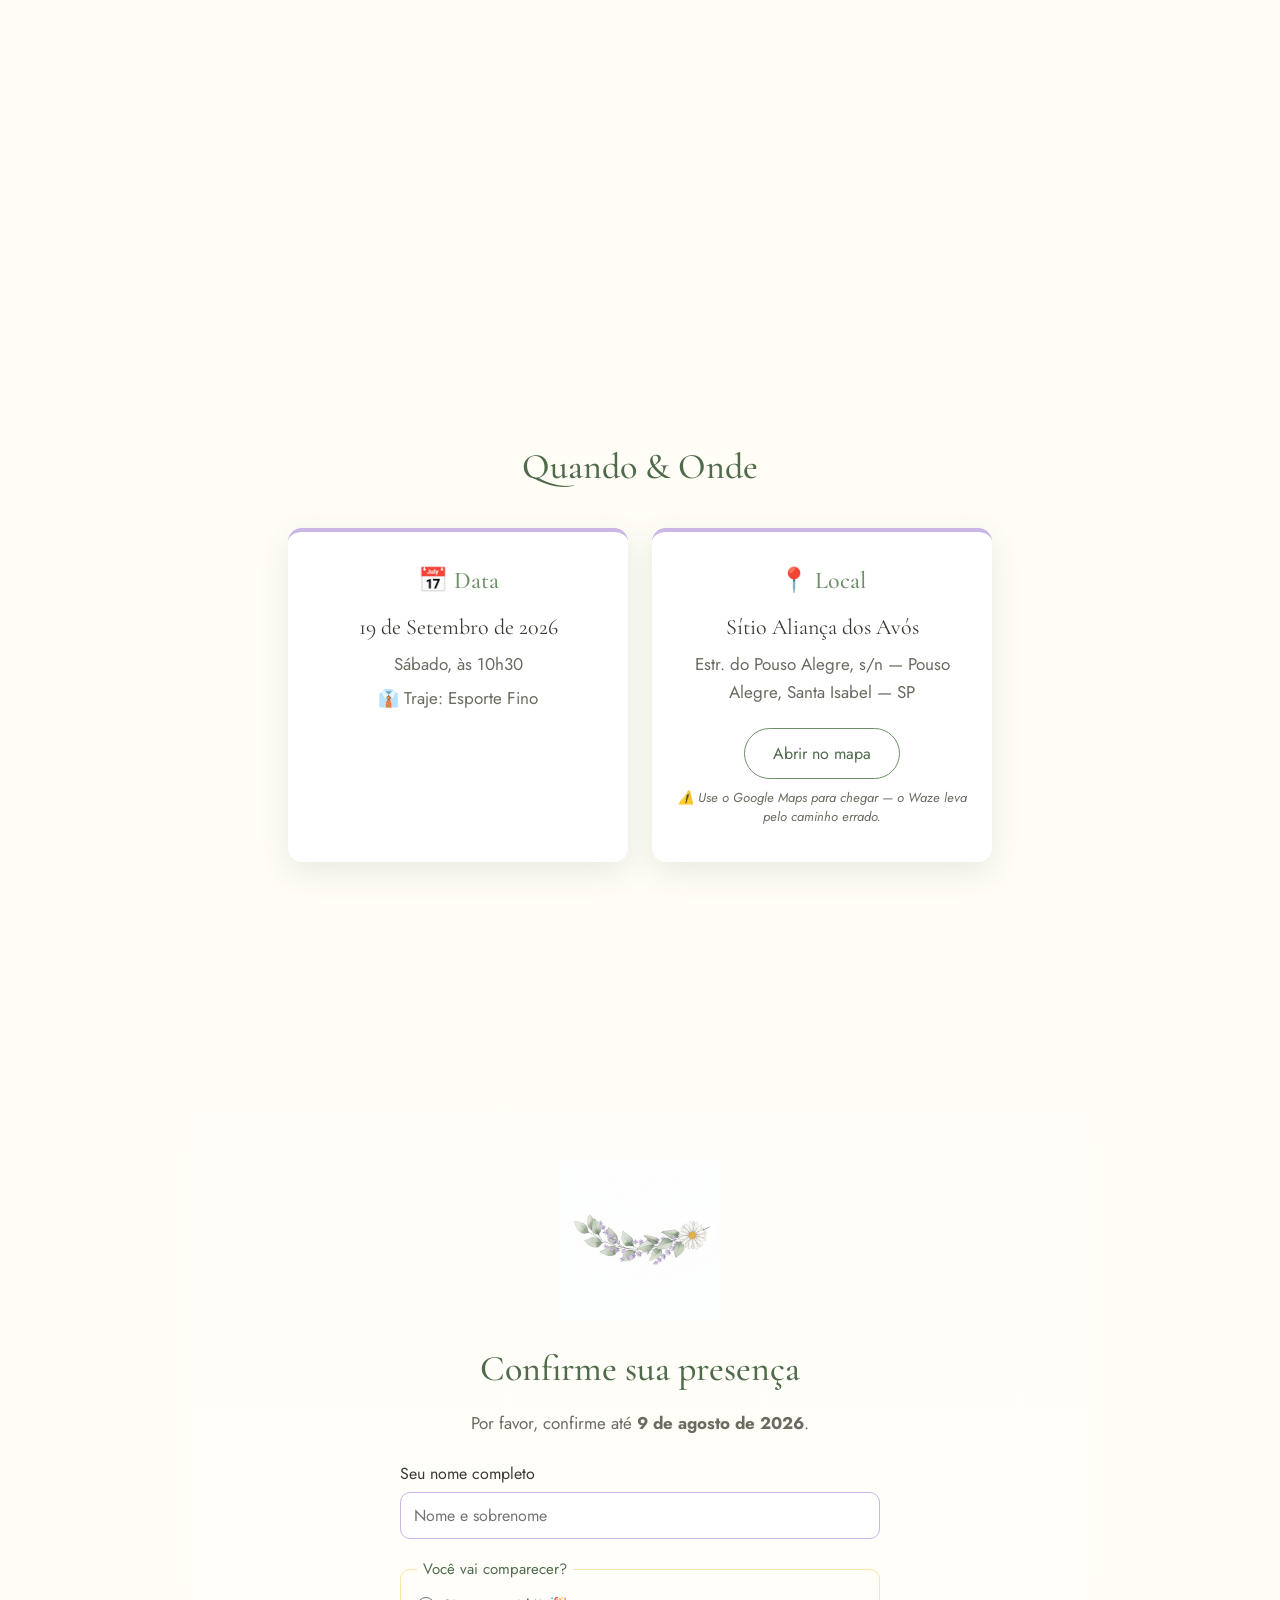
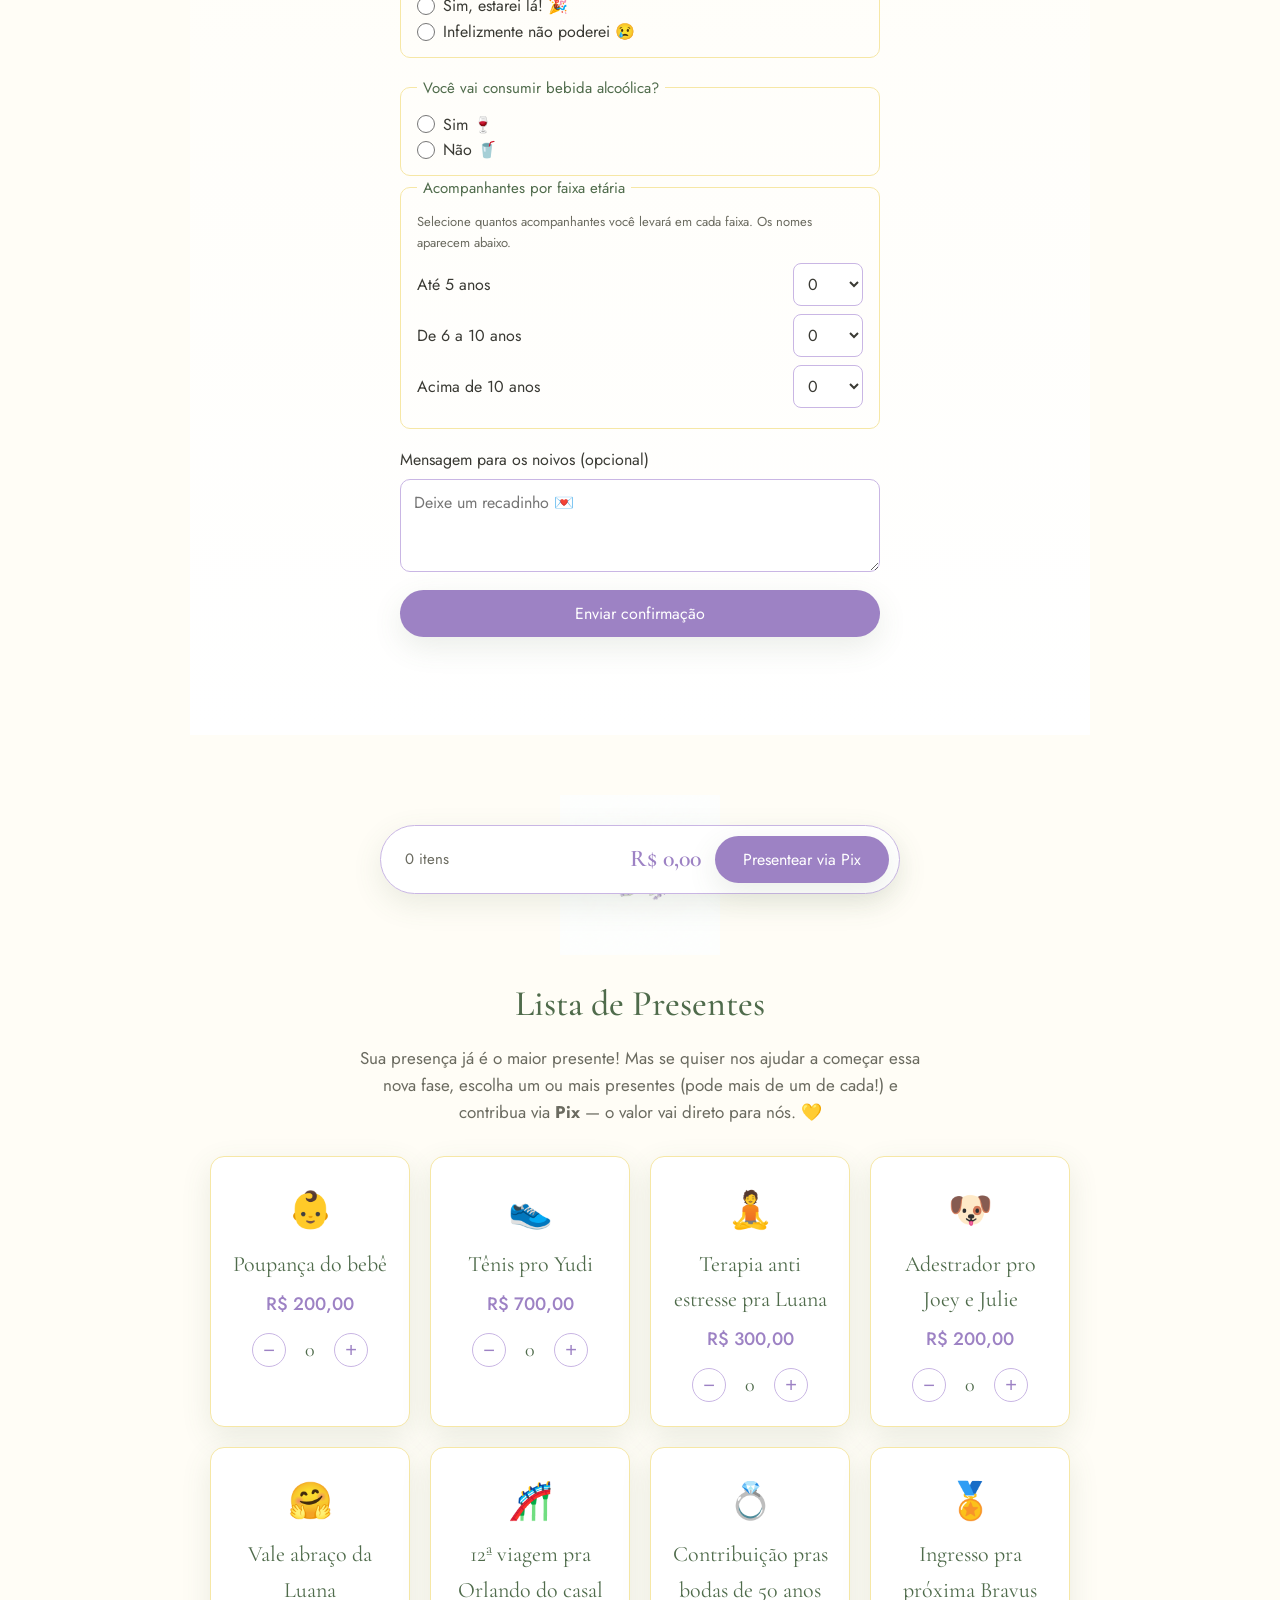
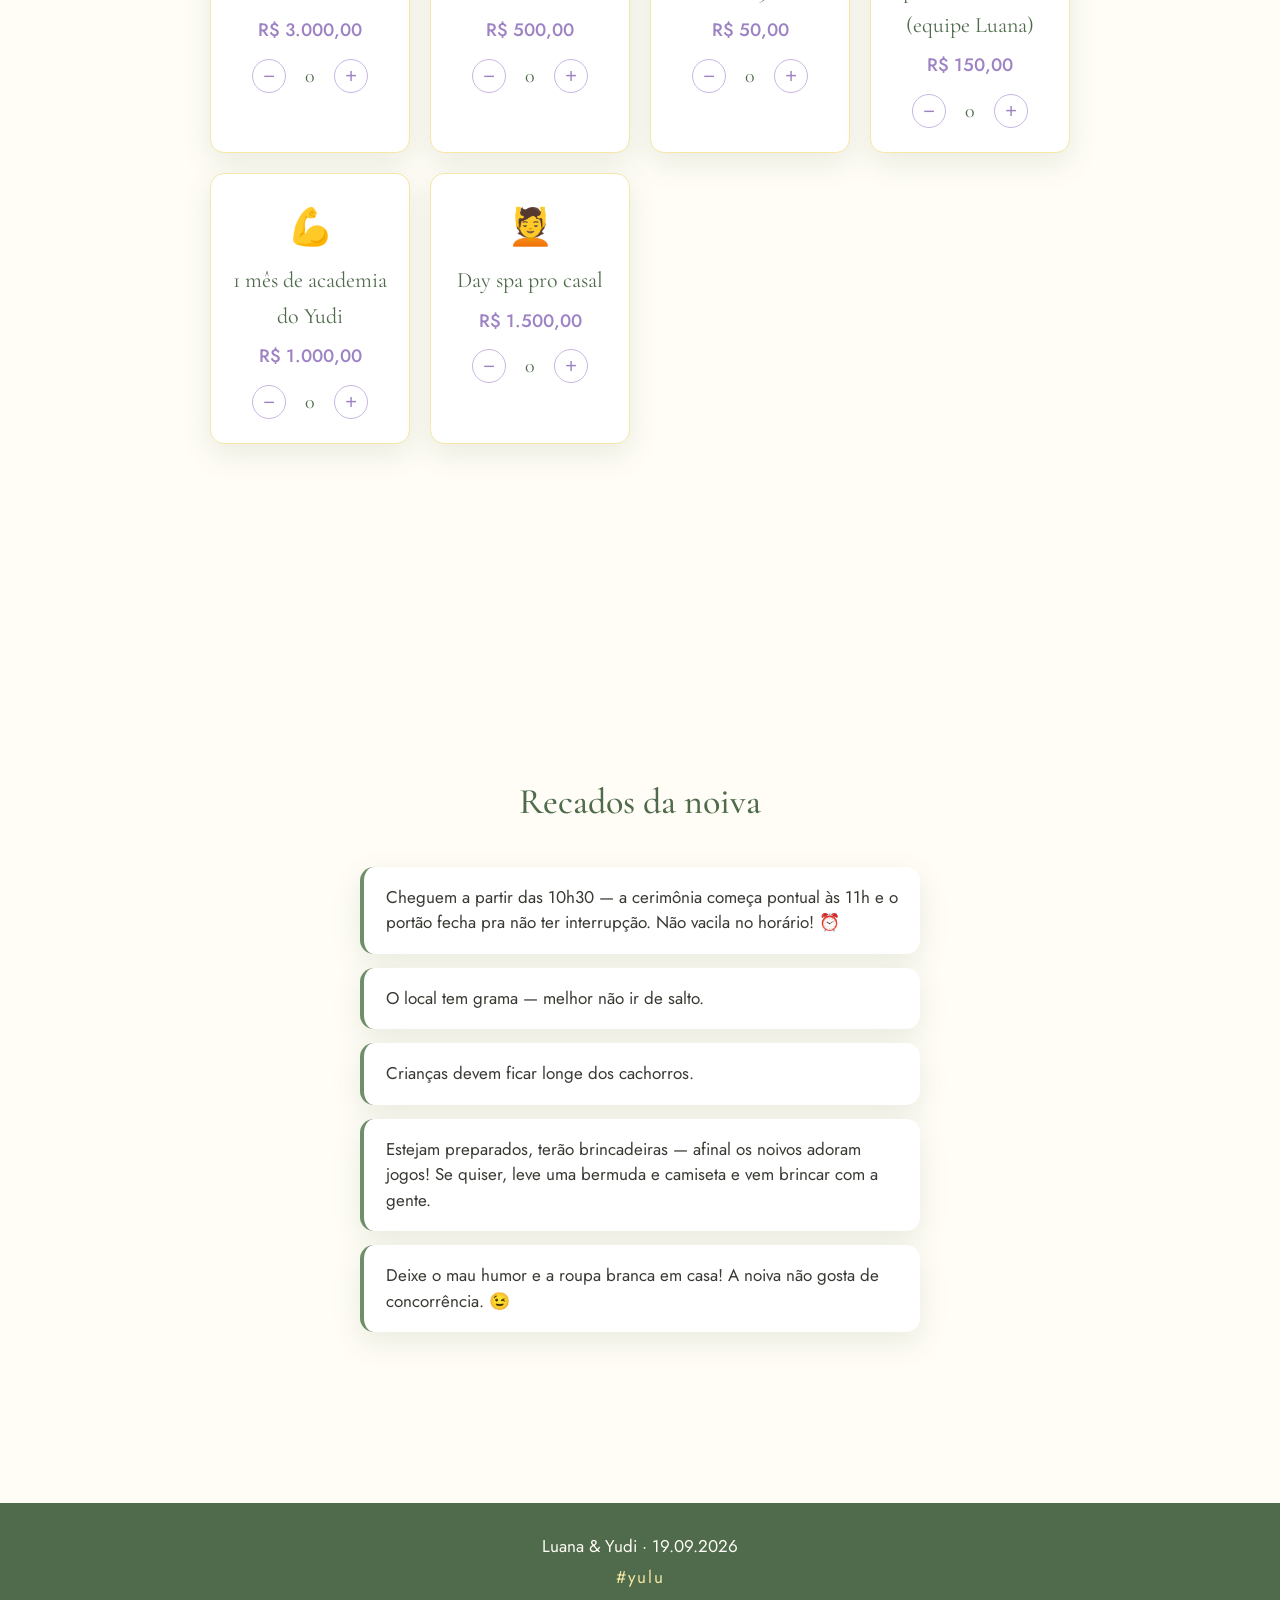
==== commit a75d75ee: "Move Traje to Data card (v=16)" ====
--- a/docs/index.html
+++ b/docs/index.html
@@ -8,7 +8,7 @@
   <link rel="preconnect" href="https://fonts.googleapis.com" />
   <link rel="preconnect" href="https://fonts.gstatic.com" crossorigin />
   <link href="https://fonts.googleapis.com/css2?family=Cormorant+Garamond:ital,wght@0,400;0,500;0,600;1,400&family=Jost:wght@300;400;500&display=swap" rel="stylesheet" />
-  <link rel="stylesheet" href="style.css?v=15" />
+  <link rel="stylesheet" href="style.css?v=16" />
   <link rel="icon" href="assets/favicon.png" />
 </head>
 <body>
@@ -45,6 +45,7 @@
         <h3>📅 Data</h3>
         <p class="big">19 de Setembro de 2026</p>
         <p>Sábado, às 10h30</p>
+        <p>👔 Traje: Esporte Fino</p>
       </div>
       <div class="info-card">
         <h3>📍 Local</h3>
@@ -52,10 +53,6 @@
         <p id="endereco">Santa Isabel — SP</p>
         <a id="mapsLink" class="btn btn-outline" href="#" target="_blank" rel="noopener">Abrir no mapa</a>
         <p class="maps-aviso">⚠️ Use o Google Maps para chegar — o Waze leva pelo caminho errado.</p>
-      </div>
-      <div class="info-card">
-        <h3>👔 Traje</h3>
-        <p class="big">Esporte Fino</p>
       </div>
     </div>
   </section>
@@ -169,8 +166,8 @@
     <p class="easter-egg" id="easterEgg" aria-hidden="true">Feito com ❤ por Adriano, Enzo &amp; Cia.</p>
   </footer>
 
-  <script src="vendor/qrcode.min.js?v=15"></script>
-  <script src="config.js?v=15"></script>
-  <script type="module" src="app.js?v=15"></script>
+  <script src="vendor/qrcode.min.js?v=16"></script>
+  <script src="config.js?v=16"></script>
+  <script type="module" src="app.js?v=16"></script>
 </body>
 </html>
